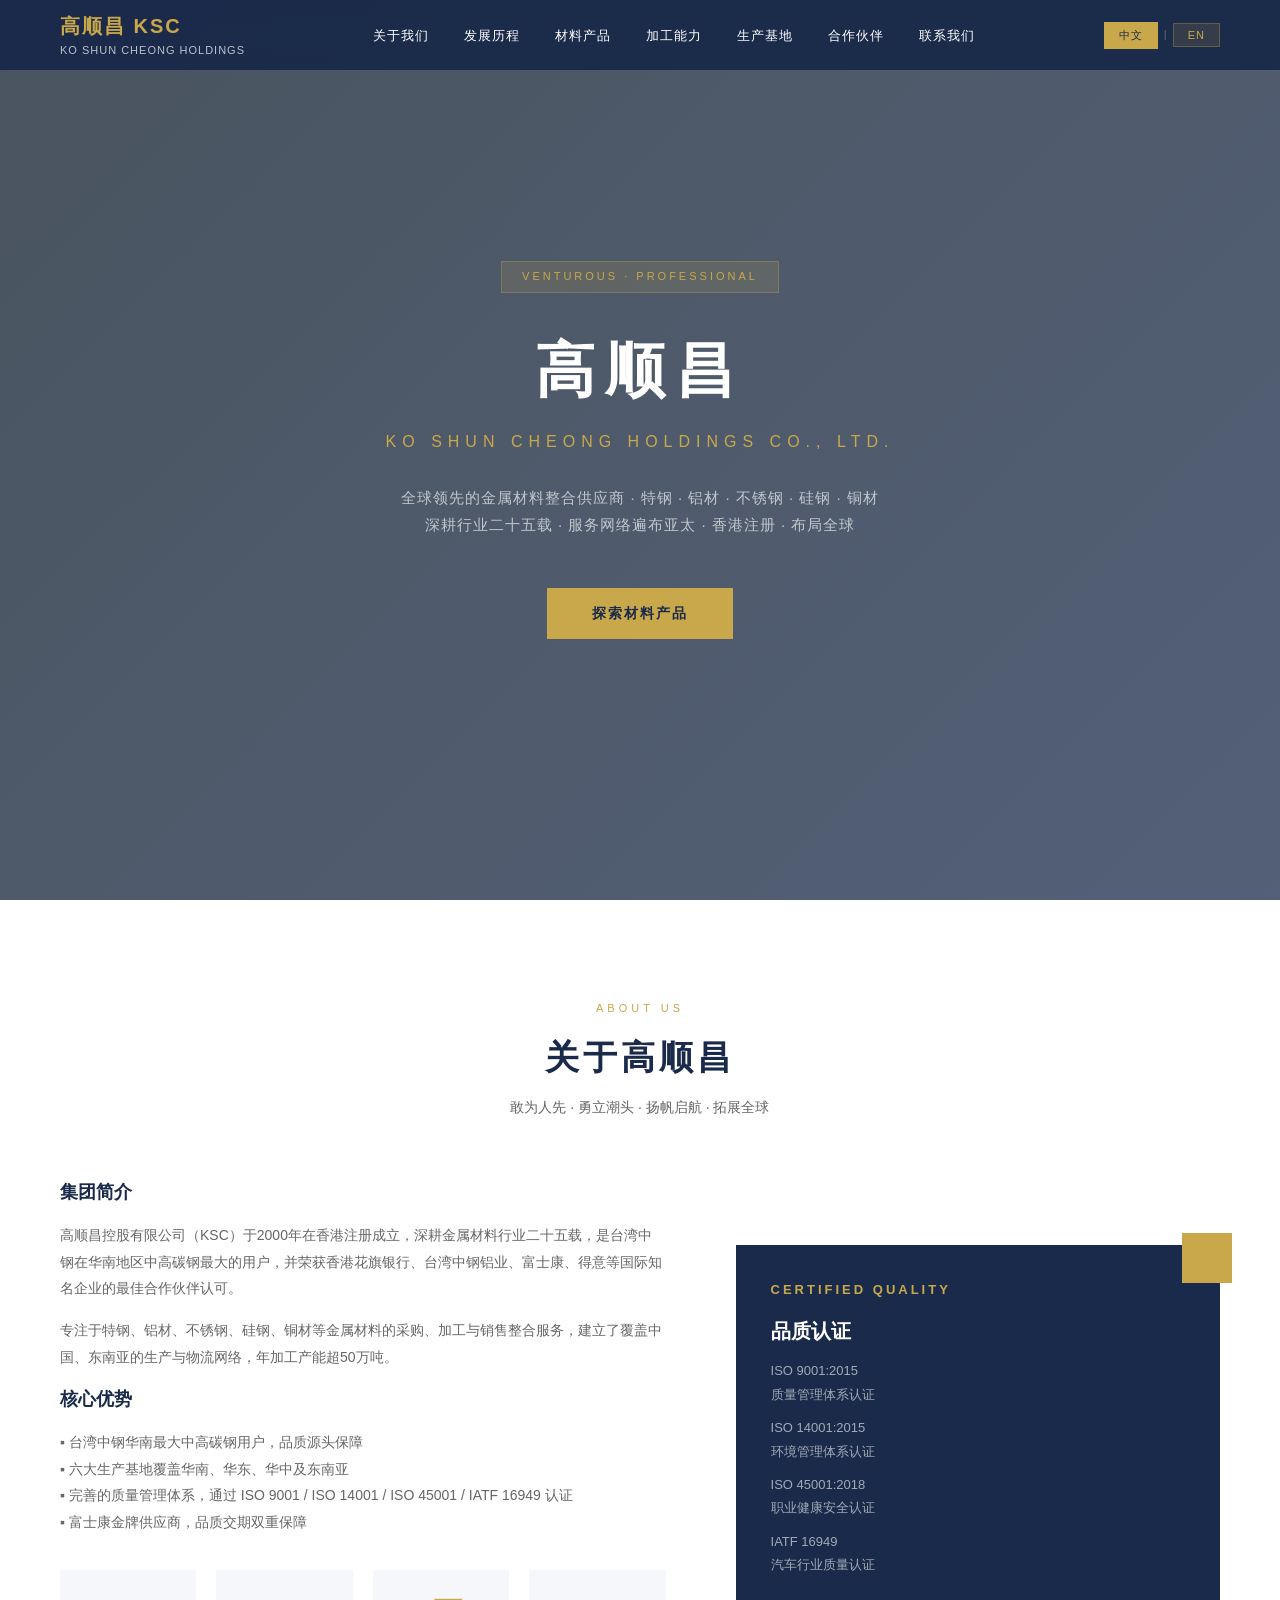
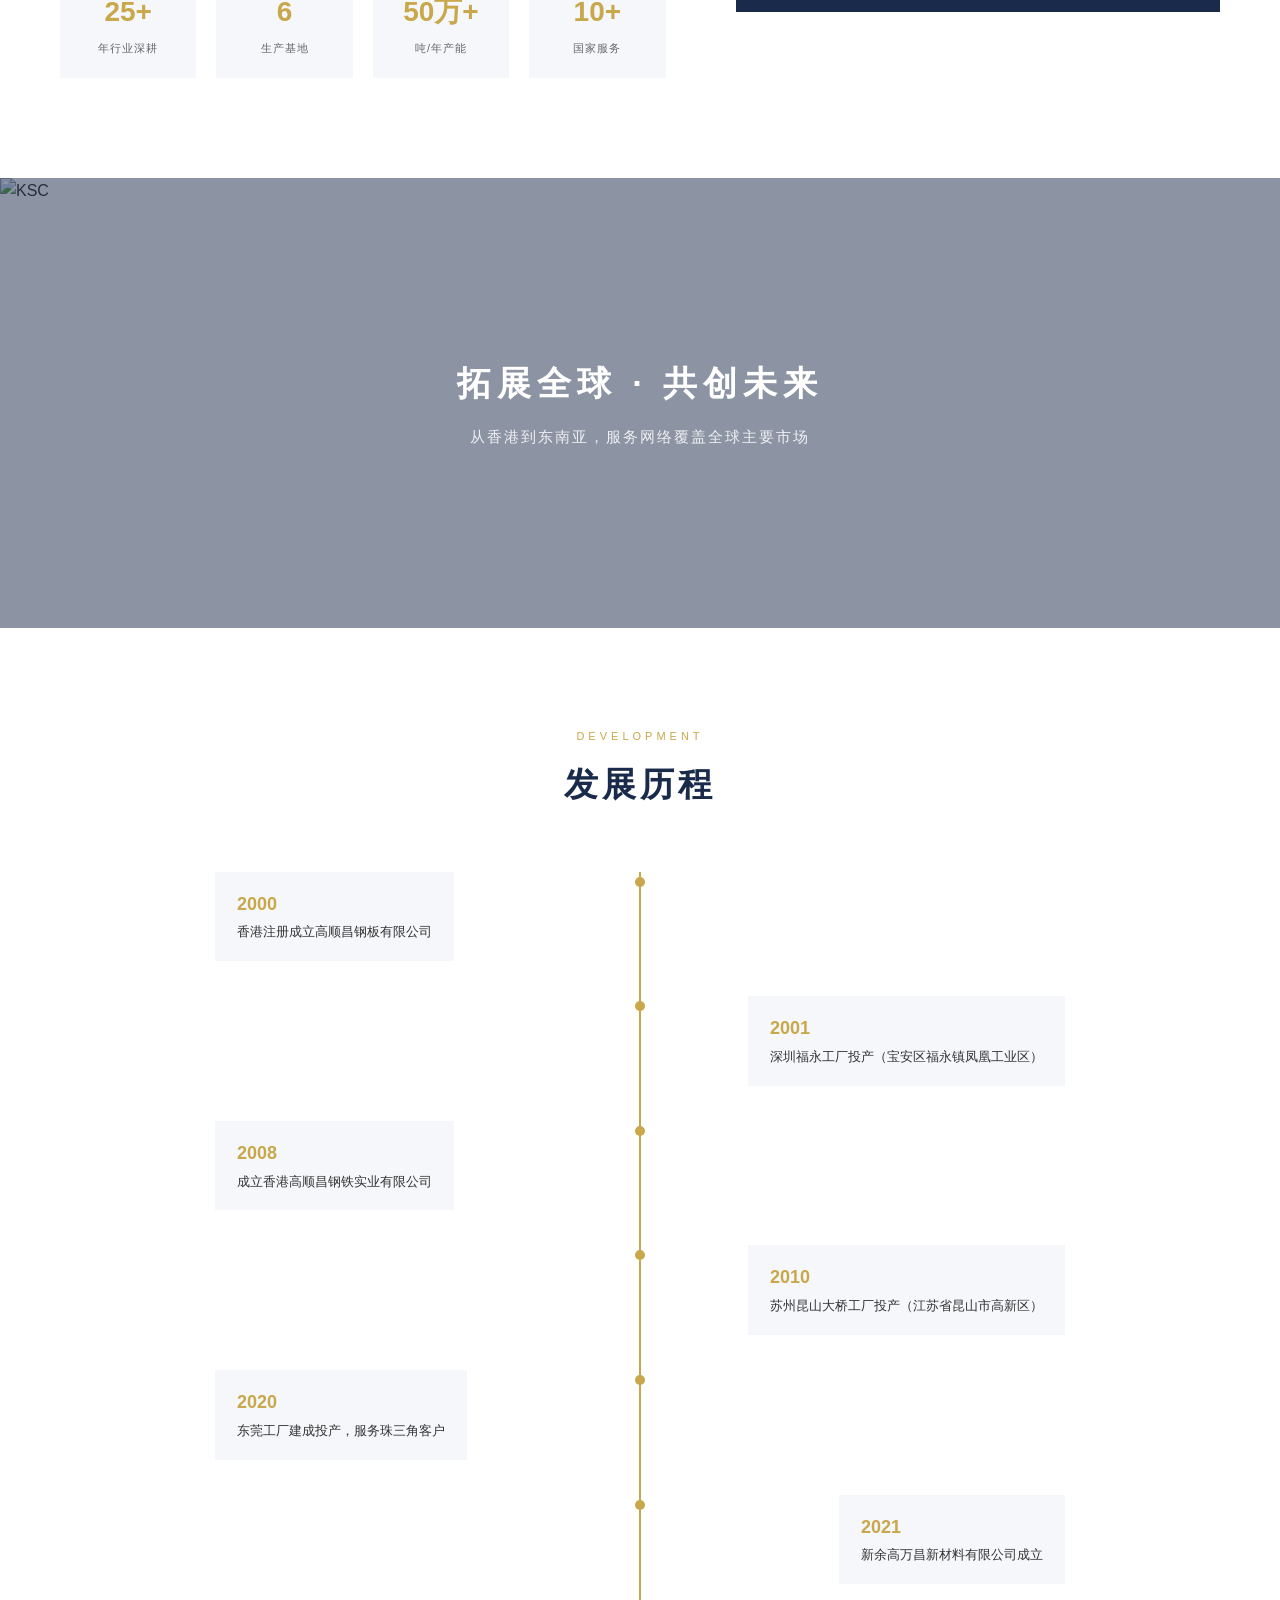
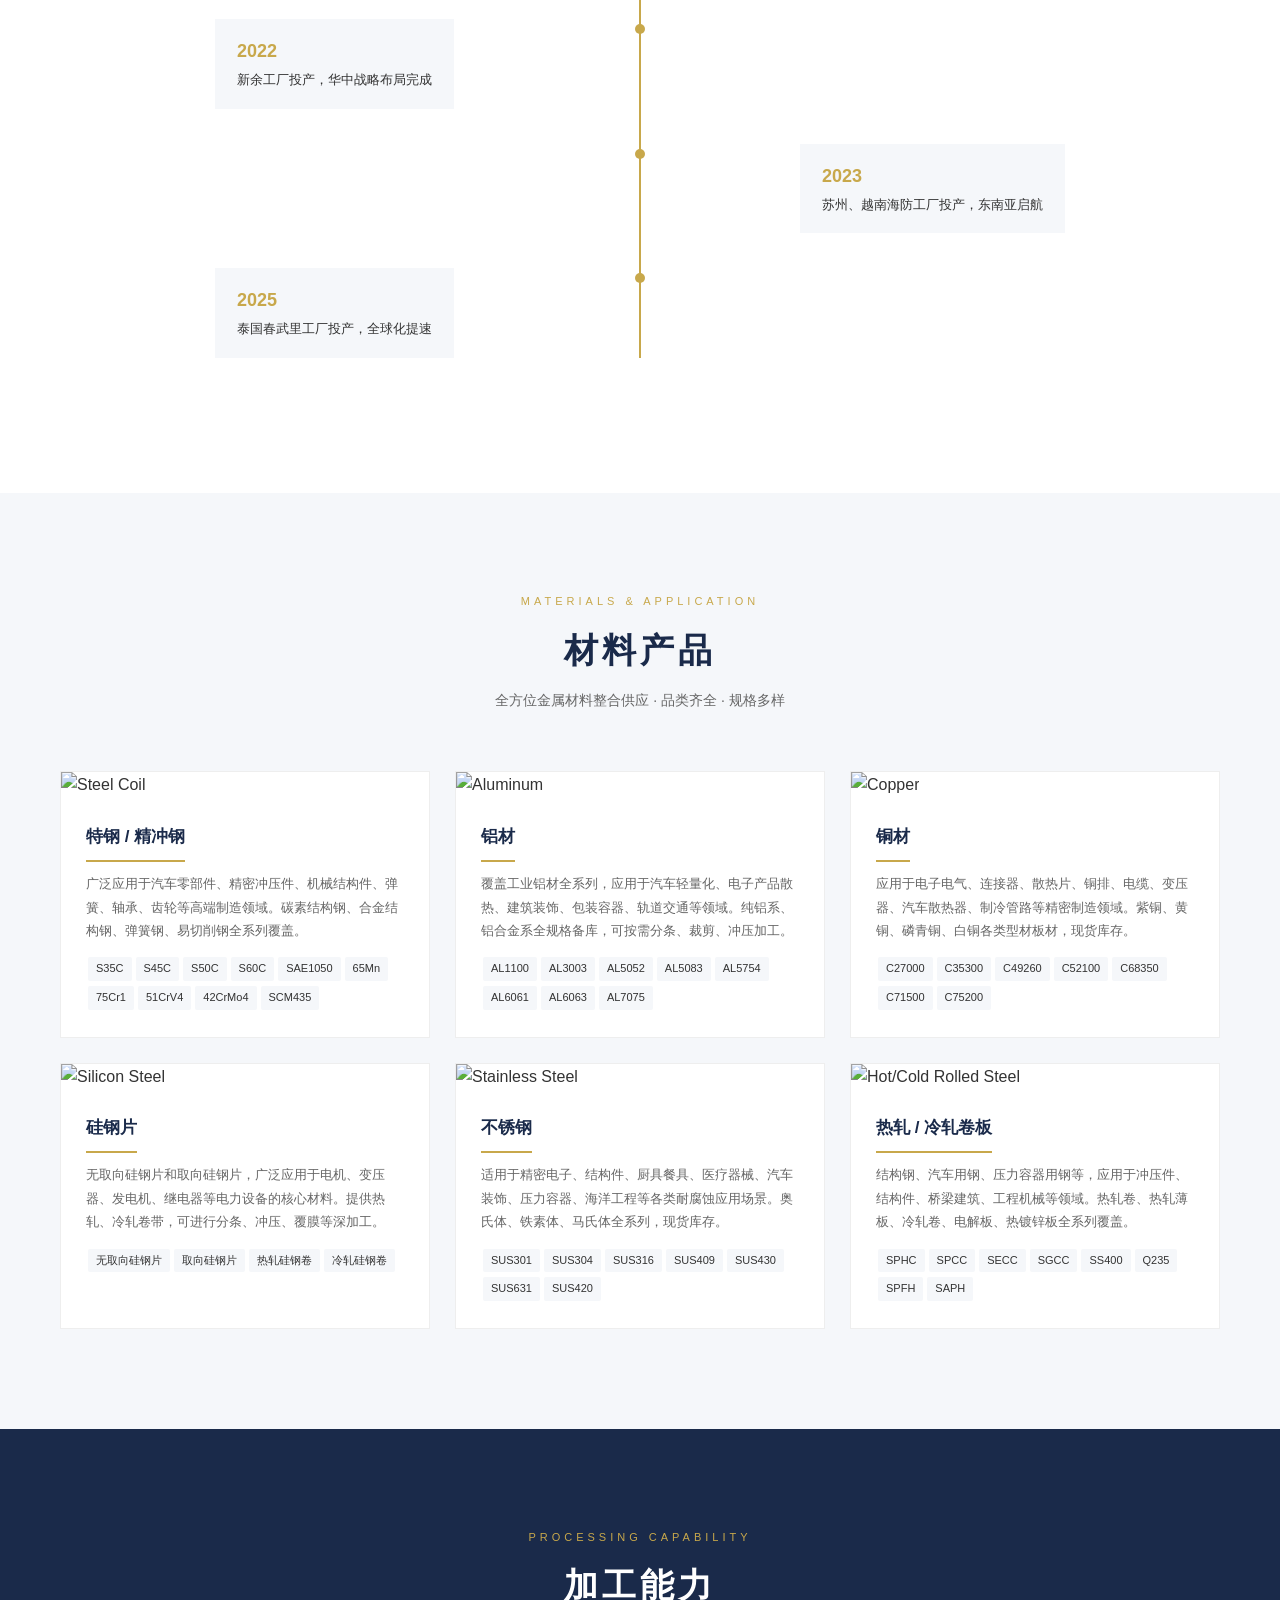
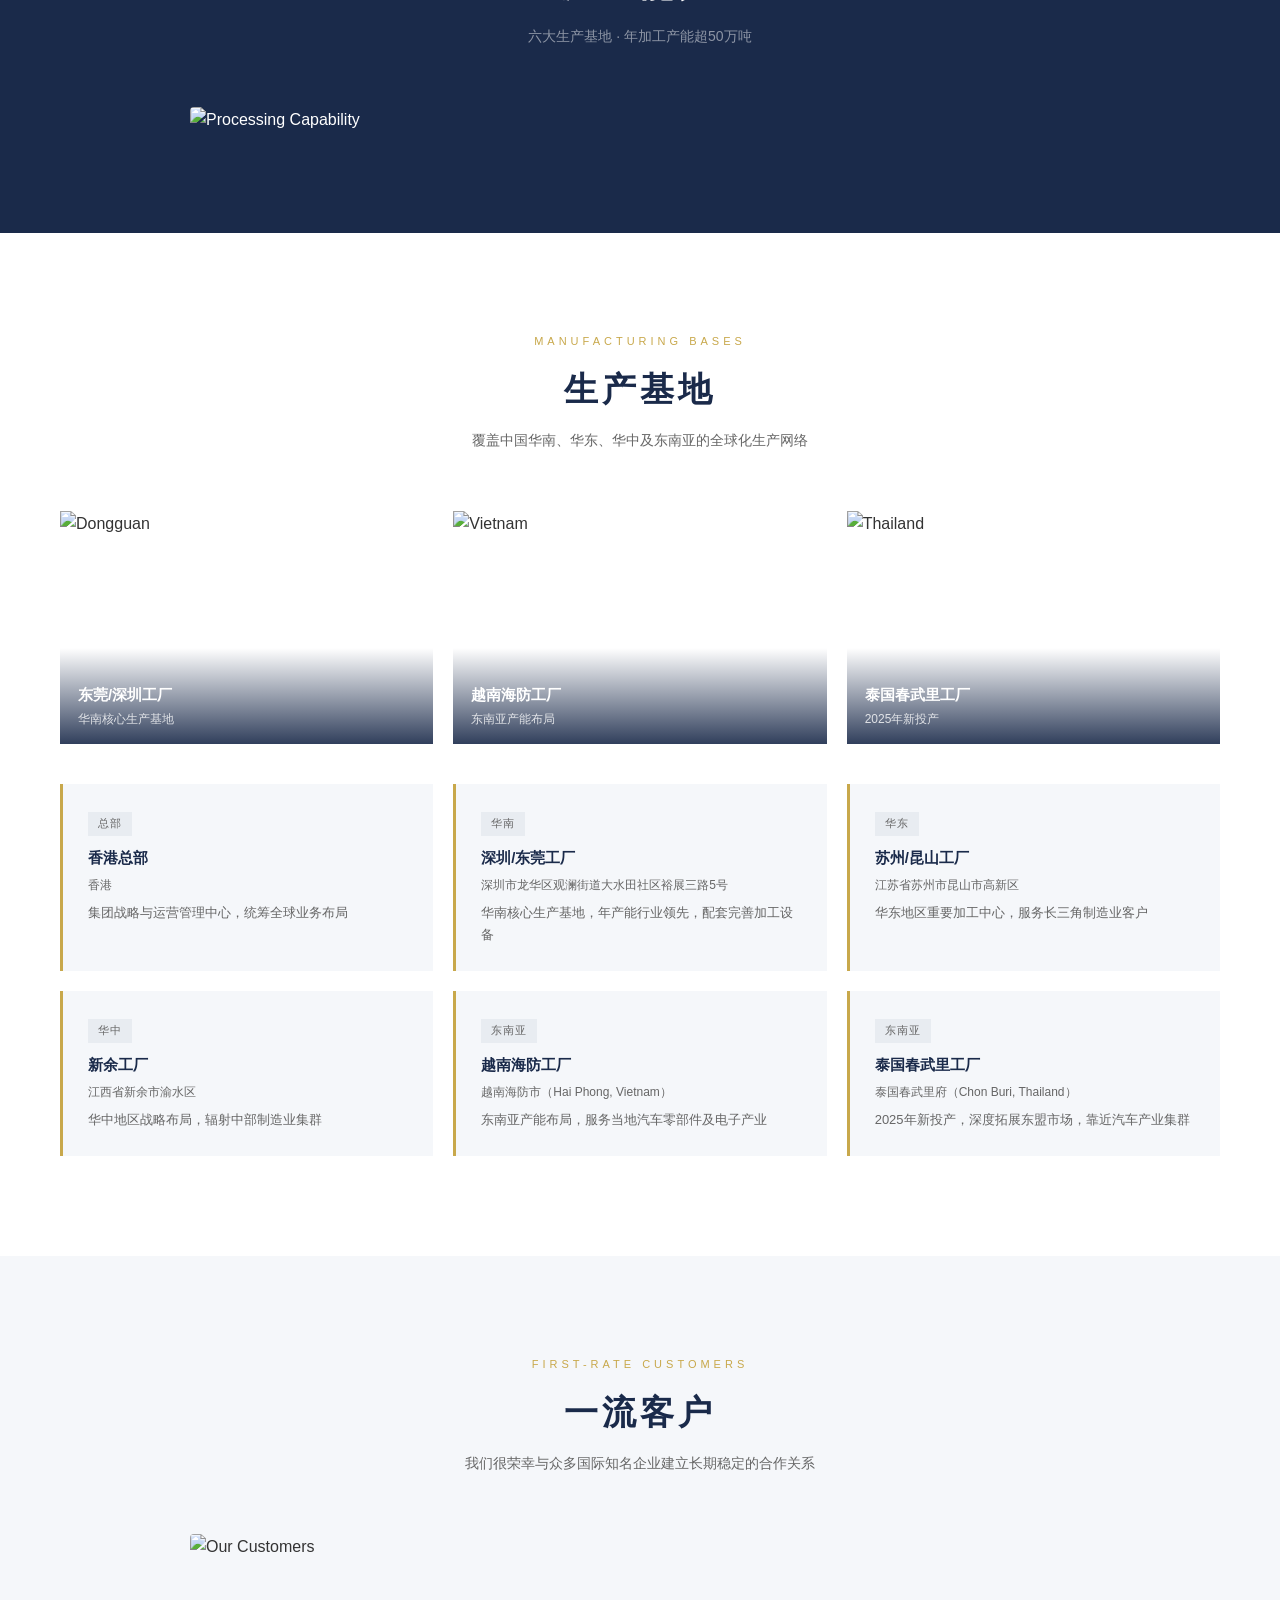
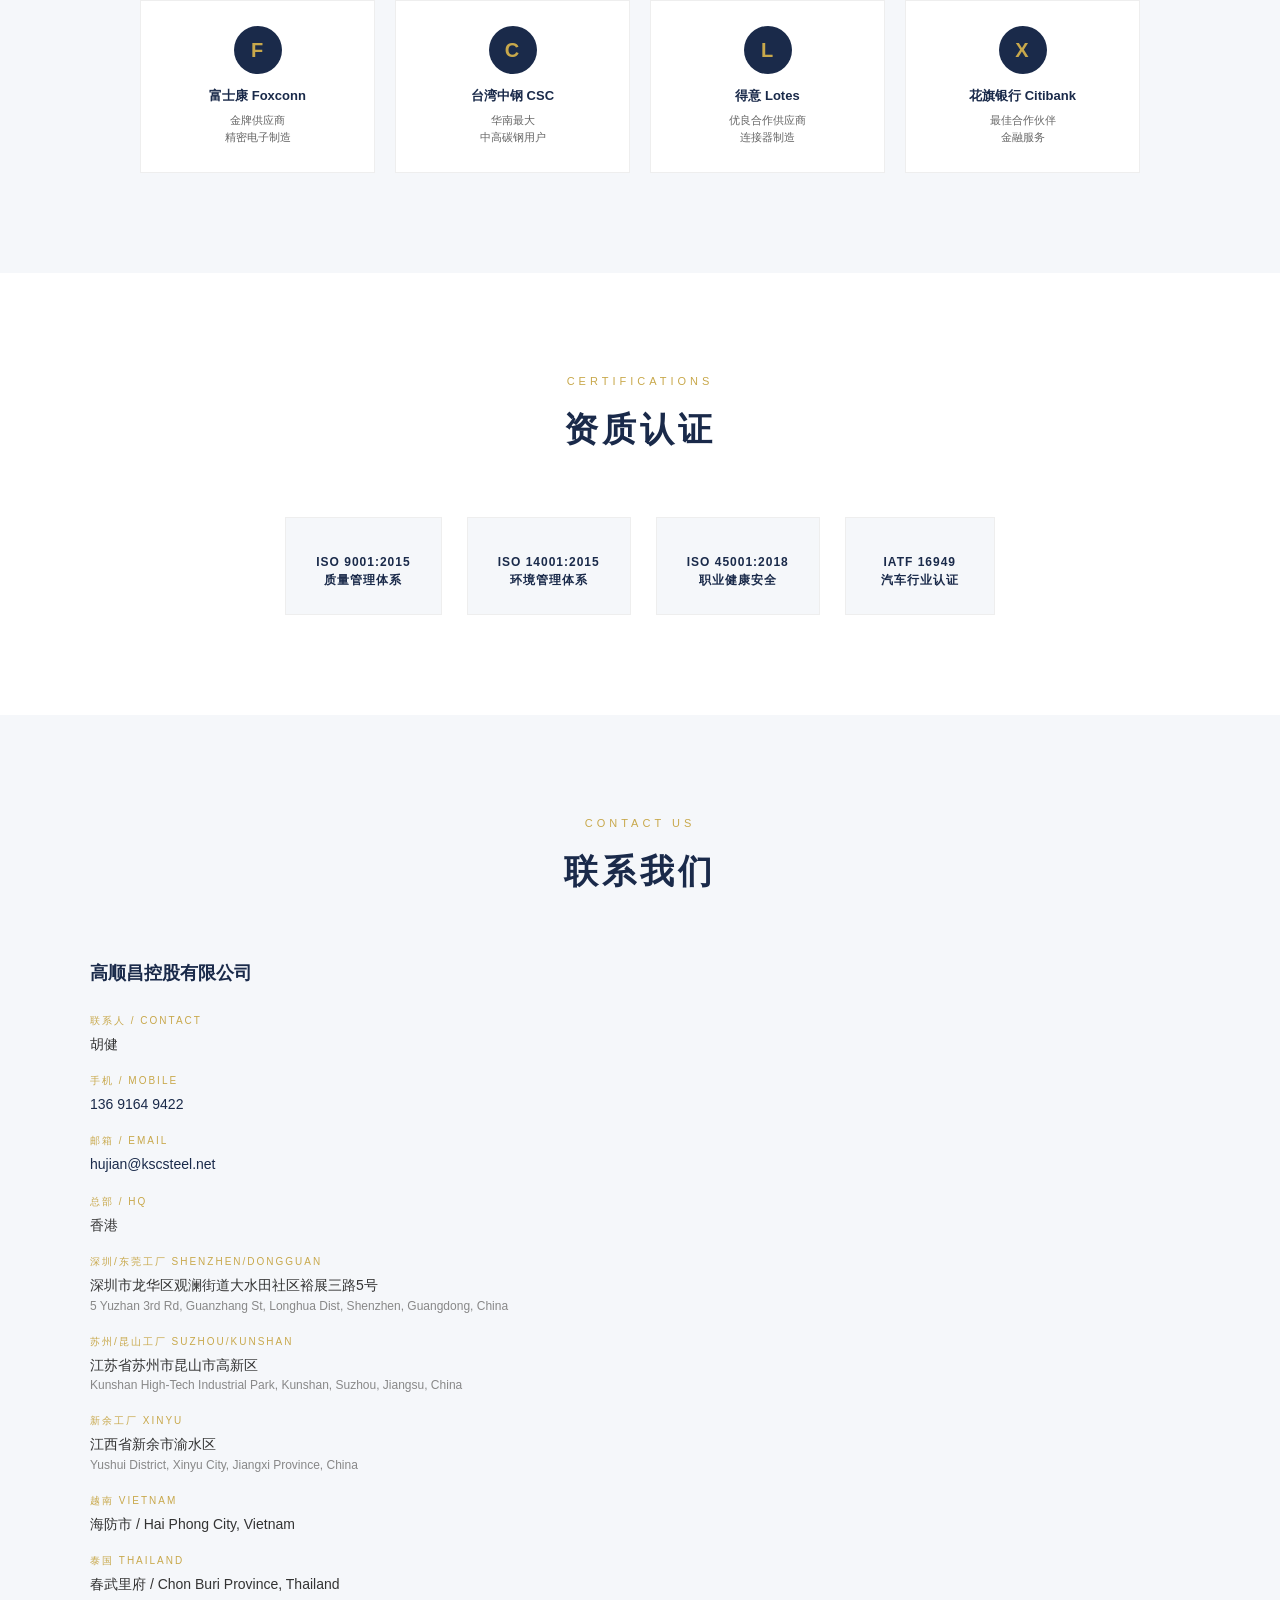
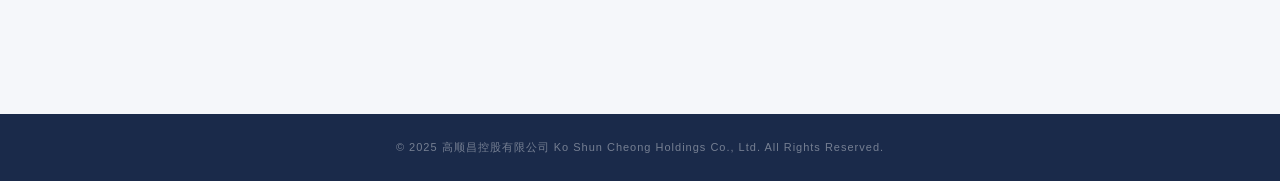
==== index.html @ 1d06995d "Add index.html" ====
<!DOCTYPE html>
<html lang="zh-CN">
<head>
    <meta charset="UTF-8">
    <meta name="viewport" content="width=device-width, initial-scale=1.0">
    <title>高顺昌控股有限公司 | Ko Shun Cheong Holdings</title>
    <style>
        * { margin: 0; padding: 0; box-sizing: border-box; }
        :root {
            --primary: #1a2a4a;
            --accent: #c8a84b;
            --light: #f5f7fa;
            --text: #333;
            --text-light: #666;
            --white: #fff;
        }
        body { font-family: 'PingFang SC', 'Microsoft YaHei', sans-serif; color: var(--text); line-height: 1.6; }

        /* Language Toggle */
        .lang-toggle { display: flex; align-items: center; gap: 6px; }
        .lang-btn { background: rgba(200,168,75,0.15); border: 1px solid rgba(200,168,75,0.3); color: var(--accent); padding: 5px 14px; font-size: 11px; letter-spacing: 1px; cursor: pointer; transition: all 0.3s; font-family: inherit; }
        .lang-btn:hover, .lang-btn.active { background: var(--accent); color: var(--primary); }
        .lang-sep { color: rgba(255,255,255,0.3); font-size: 11px; }

        nav { position: fixed; top: 0; width: 100%; background: rgba(26,42,74,0.97); z-index: 1000; padding: 0 60px; display: flex; align-items: center; justify-content: space-between; height: 70px; backdrop-filter: blur(10px); }
        .nav-logo { display: flex; align-items: center; gap: 12px; }
        .nav-logo .logo-text { color: var(--accent); font-size: 20px; font-weight: 700; letter-spacing: 2px; }
        .nav-logo .logo-en { color: #fff; font-size: 11px; letter-spacing: 1px; opacity: 0.7; }
        .nav-links { display: flex; gap: 35px; list-style: none; }
        .nav-links a { color: #fff; text-decoration: none; font-size: 13px; letter-spacing: 1px; transition: color 0.3s; }
        .nav-links a:hover { color: var(--accent); }

        .hero { height: 100vh; background: linear-gradient(135deg, rgba(13,27,42,0.75) 0%, rgba(26,42,74,0.75) 100%), url('images_opt/hero.jpg') center/cover no-repeat; display: flex; align-items: center; justify-content: center; text-align: center; position: relative; }
        .hero-content { position: relative; z-index: 1; }
        .hero-badge { display: inline-block; background: rgba(200,168,75,0.15); border: 1px solid rgba(200,168,75,0.3); color: var(--accent); padding: 6px 20px; font-size: 11px; letter-spacing: 3px; margin-bottom: 30px; }
        .hero h1 { color: #fff; font-size: 60px; font-weight: 700; letter-spacing: 10px; margin-bottom: 10px; }
        .hero h2 { color: var(--accent); font-size: 16px; font-weight: 400; letter-spacing: 6px; margin-bottom: 30px; }
        .hero p { color: rgba(255,255,255,0.65); font-size: 15px; max-width: 650px; margin: 0 auto 50px; letter-spacing: 1px; line-height: 1.8; }
        .hero-cta { display: inline-block; background: var(--accent); color: var(--primary); padding: 14px 45px; text-decoration: none; font-weight: 600; font-size: 14px; letter-spacing: 2px; transition: all 0.3s; }
        .hero-cta:hover { background: #d4b558; transform: translateY(-2px); }

        .section { padding: 100px 60px; }
        .section-header { text-align: center; margin-bottom: 60px; }
        .section-label { color: var(--accent); font-size: 11px; letter-spacing: 4px; margin-bottom: 12px; }
        .section-title { color: var(--primary); font-size: 34px; font-weight: 700; letter-spacing: 4px; }
        .section-subtitle { color: var(--text-light); font-size: 14px; margin-top: 12px; }

        /* About */
        .about { background: var(--white); }
        .about-grid { display: grid; grid-template-columns: 1fr 0.8fr; gap: 70px; max-width: 1200px; margin: 0 auto; align-items: center; }
        .about-text h3 { color: var(--primary); font-size: 18px; font-weight: 600; margin-bottom: 15px; }
        .about-text p { color: var(--text-light); font-size: 14px; margin-bottom: 15px; line-height: 1.9; }
        .about-stats { display: grid; grid-template-columns: repeat(4, 1fr); gap: 20px; margin-top: 35px; }
        .stat { text-align: center; padding: 20px 15px; background: var(--light); }
        .stat-num { color: var(--accent); font-size: 28px; font-weight: 700; }
        .stat-label { color: var(--text-light); font-size: 11px; margin-top: 5px; letter-spacing: 1px; }
        .about-card { background: var(--primary); color: #fff; padding: 35px; position: relative; }
        .about-card h3 { color: var(--accent); font-size: 13px; letter-spacing: 3px; margin-bottom: 15px; }
        .about-card h4 { font-size: 20px; font-weight: 600; margin-bottom: 12px; }
        .about-card p { color: rgba(255,255,255,0.6); font-size: 13px; line-height: 1.8; }
        .about-card-accent { position: absolute; top: -12px; right: -12px; width: 50px; height: 50px; background: var(--accent); }

        /* Banner */
        .banner { position: relative; height: 450px; overflow: hidden; }
        .banner img { width: 100%; height: 100%; object-fit: cover; }
        .banner-overlay { position: absolute; top: 0; left: 0; right: 0; bottom: 0; background: rgba(26,42,74,0.5); display: flex; align-items: center; justify-content: center; }
        .banner-text { color: #fff; text-align: center; }
        .banner-text h2 { font-size: 34px; letter-spacing: 6px; font-weight: 700; }
        .banner-text p { font-size: 15px; margin-top: 15px; opacity: 0.85; letter-spacing: 2px; }

        /* Materials */
        .materials { background: var(--light); }
        .mat-grid { display: grid; grid-template-columns: repeat(3, 1fr); gap: 25px; max-width: 1200px; margin: 0 auto; }
        .mat-card { background: var(--white); overflow: hidden; border: 1px solid #eee; transition: all 0.3s; }
        .mat-card:hover { box-shadow: 0 15px 35px rgba(0,0,0,0.08); transform: translateY(-3px); }
        .mat-card .mat-img { width: 100%; height: 200px; object-fit: cover; }
        .mat-card .mat-body { padding: 25px; }
        .mat-card h3 { color: var(--primary); font-size: 17px; font-weight: 600; margin-bottom: 10px; padding-bottom: 10px; border-bottom: 2px solid var(--accent); display: inline-block; }
        .mat-card p { color: var(--text-light); font-size: 13px; line-height: 1.8; }
        .mat-card .specs { margin-top: 12px; }
        .mat-card .specs span { display: inline-block; background: var(--light); color: var(--text); font-size: 11px; padding: 3px 8px; margin: 2px; border-radius: 2px; }

        /* Capability */
        .capability { background: var(--primary); color: #fff; }
        .capability .section-label { color: var(--accent); }
        .capability .section-title { color: #fff; }
        .capability .section-subtitle { color: rgba(255,255,255,0.5); }

        /* Bases */
        .bases { background: var(--white); }
        .bases-photos { display: grid; grid-template-columns: repeat(3, 1fr); gap: 20px; max-width: 1200px; margin: 0 auto 40px; }
        .base-photo { position: relative; overflow: hidden; aspect-ratio: 16/10; }
        .base-photo img { width: 100%; height: 100%; object-fit: cover; transition: transform 0.4s; }
        .base-photo:hover img { transform: scale(1.05); }
        .base-photo .overlay { position: absolute; bottom: 0; left: 0; right: 0; background: linear-gradient(transparent, rgba(26,42,74,0.9)); padding: 35px 18px 15px; color: #fff; }
        .base-photo .overlay h3 { font-size: 15px; font-weight: 600; }
        .base-photo .overlay p { font-size: 12px; opacity: 0.8; margin-top: 3px; }
        .bases-cards { display: grid; grid-template-columns: repeat(3, 1fr); gap: 20px; max-width: 1200px; margin: 0 auto; }
        .base-card { background: var(--light); padding: 25px; border-left: 3px solid var(--accent); transition: all 0.3s; }
        .base-card:hover { background: var(--primary); }
        .base-card:hover h3, .base-card:hover p, .base-card:hover .base-addr { color: #fff; }
        .base-card:hover .base-tag { background: var(--accent); color: var(--primary); }
        .base-card h3 { color: var(--primary); font-size: 15px; font-weight: 600; margin-bottom: 6px; transition: color 0.3s; }
        .base-addr { color: var(--text-light); font-size: 12px; margin-bottom: 8px; transition: color 0.3s; line-height: 1.5; }
        .base-card p { color: var(--text-light); font-size: 13px; transition: color 0.3s; line-height: 1.7; }
        .base-tag { display: inline-block; background: #e8ecf1; color: var(--text-light); font-size: 11px; padding: 3px 10px; margin-bottom: 10px; letter-spacing: 1px; transition: all 0.3s; }

        /* Clients */
        .clients { background: var(--light); }
        .client-photo { width: 100%; max-width: 900px; margin: 0 auto 40px; display: block; border-radius: 4px; }
        .client-cards { display: grid; grid-template-columns: repeat(4, 1fr); gap: 20px; max-width: 1000px; margin: 0 auto; }
        .client-card { background: var(--white); padding: 25px 20px; text-align: center; border: 1px solid #eee; transition: all 0.3s; }
        .client-card:hover { border-color: var(--accent); transform: translateY(-3px); box-shadow: 0 8px 25px rgba(0,0,0,0.07); }
        .client-card .c-icon { width: 48px; height: 48px; background: var(--primary); color: var(--accent); font-size: 20px; font-weight: 700; display: flex; align-items: center; justify-content: center; margin: 0 auto 12px; border-radius: 50%; letter-spacing: 1px; }
        .client-card h3 { color: var(--primary); font-size: 13px; font-weight: 600; margin-bottom: 5px; }
        .client-card p { color: var(--text-light); font-size: 11px; }

        /* Certs */
        .certs { background: var(--white); }
        .certs-grid { display: flex; justify-content: center; gap: 25px; flex-wrap: wrap; }
        .cert-badge { background: var(--light); padding: 25px 30px; text-align: center; min-width: 150px; border: 1px solid #eee; }
        .cert-badge .cert-name { color: var(--primary); font-size: 12px; font-weight: 600; margin-top: 10px; letter-spacing: 1px; line-height: 1.5; }

        /* Timeline */
        .timeline-section { background: var(--white); }
        .timeline { max-width: 850px; margin: 0 auto; position: relative; }
        .timeline::before { content: ''; position: absolute; left: 50%; top: 0; bottom: 0; width: 2px; background: var(--accent); transform: translateX(-50%); }
        .timeline-item { display: flex; margin-bottom: 35px; position: relative; }
        .timeline-item:nth-child(odd) { justify-content: flex-start; padding-right: 55%; }
        .timeline-item:nth-child(even) { justify-content: flex-end; padding-left: 55%; }
        .timeline-dot { position: absolute; left: 50%; top: 5px; width: 10px; height: 10px; background: var(--accent); border-radius: 50%; transform: translateX(-50%); }
        .timeline-content { background: var(--light); padding: 18px 22px; }
        .timeline-year { color: var(--accent); font-size: 18px; font-weight: 700; }
        .timeline-content p { color: var(--text); font-size: 13px; margin-top: 4px; }

        /* Contact */
        .contact { background: var(--light); }
        .contact-grid { display: grid; grid-template-columns: 1fr 1fr; gap: 50px; max-width: 1100px; margin: 0 auto; }
        .contact-info h3 { color: var(--primary); font-size: 18px; margin-bottom: 25px; font-weight: 600; }
        .contact-item { margin-bottom: 18px; }
        .contact-item .label { color: var(--accent); font-size: 10px; letter-spacing: 2px; margin-bottom: 4px; }
        .contact-item .value { color: var(--text); font-size: 14px; }
        .contact-item .value a { color: var(--primary); text-decoration: none; }
        .contact-item .value a:hover { color: var(--accent); }

        footer { background: var(--primary); color: rgba(255,255,255,0.4); padding: 25px 60px; text-align: center; font-size: 11px; letter-spacing: 1px; }

        @media (max-width: 768px) {
            .nav-links { display: none; }
            nav { padding: 0 20px; }
            .section { padding: 60px 20px; }
            .hero h1 { font-size: 32px; letter-spacing: 4px; }
            .about-grid, .contact-grid { grid-template-columns: 1fr; gap: 30px; }
            .bases-photos, .bases-cards, .mat-grid, .client-cards { grid-template-columns: 1fr; }
            .about-stats { grid-template-columns: repeat(2, 1fr); }
            .timeline::before { left: 15px; }
            .timeline-item:nth-child(odd), .timeline-item:nth-child(even) { padding: 0 0 0 40px; justify-content: flex-start; }
            .timeline-dot { left: 15px; }
        }
    </style>
</head>
<body>

<nav>
    <div class="nav-logo">
        <div>
            <div class="logo-text" data-t="nav.logo">高顺昌 KSC</div>
            <div class="logo-en">KO SHUN CHEONG HOLDINGS</div>
        </div>
    </div>
    <ul class="nav-links">
        <li><a href="#about" data-t="nav.about">关于我们</a></li>
        <li><a href="#history" data-t="nav.history">发展历程</a></li>
        <li><a href="#materials" data-t="nav.materials">材料产品</a></li>
        <li><a href="#capability" data-t="nav.capability">加工能力</a></li>
        <li><a href="#bases" data-t="nav.bases">生产基地</a></li>
        <li><a href="#clients" data-t="nav.clients">合作伙伴</a></li>
        <li><a href="#contact" data-t="nav.contact">联系我们</a></li>
    </ul>
    <div class="lang-toggle">
        <button class="lang-btn" id="lang-cn" onclick="setLang('cn')">中文</button>
        <span class="lang-sep">|</span>
        <button class="lang-btn" id="lang-en" onclick="setLang('en')">EN</button>
    </div>
</nav>

<!-- Hero -->
<section class="hero">
    <div class="hero-content">
        <div class="hero-badge" data-t="hero.badge">VENTUROUS · PROFESSIONAL</div>
        <h1 data-t="hero.h1">高顺昌</h1>
        <h2 data-t="hero.h2">KO SHUN CHEONG HOLDINGS CO., LTD.</h2>
        <p data-t="hero.desc">全球领先的金属材料整合供应商 · 特钢 · 铝材 · 不锈钢 · 硅钢 · 铜材<br>深耕行业二十五载 · 服务网络遍布亚太 · 香港注册 · 布局全球</p>
        <a href="#materials" class="hero-cta" data-t="hero.cta">探索材料产品</a>
    </div>
</section>

<!-- About -->
<section class="section about" id="about">
    <div class="section-header">
        <div class="section-label" data-t="about.label">ABOUT US</div>
        <div class="section-title" data-t="about.title">关于高顺昌</div>
        <div class="section-subtitle" data-t="about.subtitle">敢为人先 · 勇立潮头 · 扬帆启航 · 拓展全球</div>
    </div>
    <div class="about-grid">
        <div class="about-text">
            <h3 data-t="about.intro.title">集团简介</h3>
            <p data-t="about.intro.p1">高顺昌控股有限公司（KSC）于2000年在香港注册成立，深耕金属材料行业二十五载，是台湾中钢在华南地区中高碳钢最大的用户，并荣获香港花旗银行、台湾中钢铝业、富士康、得意等国际知名企业的最佳合作伙伴认可。</p>
            <p data-t="about.intro.p2">专注于特钢、铝材、不锈钢、硅钢、铜材等金属材料的采购、加工与销售整合服务，建立了覆盖中国、东南亚的生产与物流网络，年加工产能超50万吨。</p>
            <h3 data-t="about.adv.title">核心优势</h3>
            <p data-t="about.adv.list">▪ 台湾中钢华南最大中高碳钢用户，品质源头保障<br>▪ 六大生产基地覆盖华南、华东、华中及东南亚<br>▪ 完善的质量管理体系，通过 ISO 9001 / ISO 14001 / ISO 45001 / IATF 16949 认证<br>▪ 富士康金牌供应商，品质交期双重保障</p>
            <div class="about-stats">
                <div class="stat"><div class="stat-num">25+</div><div class="stat-label" data-t="stat.years">年行业深耕</div></div>
                <div class="stat"><div class="stat-num">6</div><div class="stat-label" data-t="stat.bases">生产基地</div></div>
                <div class="stat"><div class="stat-num">50万+</div><div class="stat-label" data-t="stat.capacity">吨/年产能</div></div>
                <div class="stat"><div class="stat-num">10+</div><div class="stat-label" data-t="stat.countries">国家服务</div></div>
            </div>
        </div>
        <div class="about-card">
            <div class="about-card-accent"></div>
            <h3 data-t="about.cert.title">CERTIFIED QUALITY</h3>
            <h4 data-t="about.cert.subtitle">品质认证</h4>
            <p data-t="about.cert.iso1">ISO 9001:2015<br>质量管理体系认证</p>
            <p data-t="about.cert.iso2" style="margin-top:10px">ISO 14001:2015<br>环境管理体系认证</p>
            <p data-t="about.cert.iso3" style="margin-top:10px">ISO 45001:2018<br>职业健康安全认证</p>
            <p data-t="about.cert.iso4" style="margin-top:10px">IATF 16949<br>汽车行业质量认证</p>
        </div>
    </div>
</section>

<!-- Banner -->
<section class="banner">
    <img src="images_opt/banner.jpg" alt="KSC">
    <div class="banner-overlay">
        <div class="banner-text">
            <h2 data-t="banner.h2">拓展全球 · 共创未来</h2>
            <p data-t="banner.desc">从香港到东南亚，服务网络覆盖全球主要市场</p>
        </div>
    </div>
</section>

<!-- Timeline -->
<section class="section timeline-section" id="history">
    <div class="section-header">
        <div class="section-label">DEVELOPMENT</div>
        <div class="section-title" data-t="history.title">发展历程</div>
    </div>
    <div class="timeline" id="timeline-cn">
        <div class="timeline-item"><div class="timeline-dot"></div><div class="timeline-content"><div class="timeline-year">2000</div><p data-t="t.2000">香港注册成立高顺昌钢板有限公司</p></div></div>
        <div class="timeline-item"><div class="timeline-dot"></div><div class="timeline-content"><div class="timeline-year">2001</div><p data-t="t.2001">深圳福永工厂投产（宝安区福永镇凤凰工业区）</p></div></div>
        <div class="timeline-item"><div class="timeline-dot"></div><div class="timeline-content"><div class="timeline-year">2008</div><p data-t="t.2008">成立香港高顺昌钢铁实业有限公司</p></div></div>
        <div class="timeline-item"><div class="timeline-dot"></div><div class="timeline-content"><div class="timeline-year">2010</div><p data-t="t.2010">苏州昆山大桥工厂投产（江苏省昆山市高新区）</p></div></div>
        <div class="timeline-item"><div class="timeline-dot"></div><div class="timeline-content"><div class="timeline-year">2020</div><p data-t="t.2020">东莞工厂建成投产，服务珠三角客户</p></div></div>
        <div class="timeline-item"><div class="timeline-dot"></div><div class="timeline-content"><div class="timeline-year">2021</div><p data-t="t.2021">新余高万昌新材料有限公司成立</p></div></div>
        <div class="timeline-item"><div class="timeline-dot"></div><div class="timeline-content"><div class="timeline-year">2022</div><p data-t="t.2022">新余工厂投产，华中战略布局完成</p></div></div>
        <div class="timeline-item"><div class="timeline-dot"></div><div class="timeline-content"><div class="timeline-year">2023</div><p data-t="t.2023">苏州、越南海防工厂投产，东南亚启航</p></div></div>
        <div class="timeline-item"><div class="timeline-dot"></div><div class="timeline-content"><div class="timeline-year">2025</div><p data-t="t.2025">泰国春武里工厂投产，全球化提速</p></div></div>
    </div>
</section>

<!-- Materials -->
<section class="section materials" id="materials">
    <div class="section-header">
        <div class="section-label">MATERIALS & APPLICATION</div>
        <div class="section-title" data-t="mat.title">材料产品</div>
        <div class="section-subtitle" data-t="mat.subtitle">全方位金属材料整合供应 · 品类齐全 · 规格多样</div>
    </div>
    <div class="mat-grid">
        <div class="mat-card">
            <img src="images_opt/mat_steel.jpg" class="mat-img" alt="Steel Coil">
            <div class="mat-body">
                <h3 data-t="mat.steel.title">特钢 / 精冲钢</h3>
                <p data-t="mat.steel.desc">广泛应用于汽车零部件、精密冲压件、机械结构件、弹簧、轴承、齿轮等高端制造领域。碳素结构钢、合金结构钢、弹簧钢、易切削钢全系列覆盖。</p>
                <div class="specs"><span>S35C</span><span>S45C</span><span>S50C</span><span>S60C</span><span>SAE1050</span><span>65Mn</span><span>75Cr1</span><span>51CrV4</span><span>42CrMo4</span><span>SCM435</span></div>
            </div>
        </div>
        <div class="mat-card">
            <img src="images_opt/mat_alu.jpg" class="mat-img" alt="Aluminum">
            <div class="mat-body">
                <h3 data-t="mat.alu.title">铝材</h3>
                <p data-t="mat.alu.desc">覆盖工业铝材全系列，应用于汽车轻量化、电子产品散热、建筑装饰、包装容器、轨道交通等领域。纯铝系、铝合金系全规格备库，可按需分条、裁剪、冲压加工。</p>
                <div class="specs"><span>AL1100</span><span>AL3003</span><span>AL5052</span><span>AL5083</span><span>AL5754</span><span>AL6061</span><span>AL6063</span><span>AL7075</span></div>
            </div>
        </div>
        <div class="mat-card">
            <img src="images_opt/mat_cu.jpg" class="mat-img" alt="Copper">
            <div class="mat-body">
                <h3 data-t="mat.cu.title">铜材</h3>
                <p data-t="mat.cu.desc">应用于电子电气、连接器、散热片、铜排、电缆、变压器、汽车散热器、制冷管路等精密制造领域。紫铜、黄铜、磷青铜、白铜各类型材板材，现货库存。</p>
                <div class="specs"><span>C27000</span><span>C35300</span><span>C49260</span><span>C52100</span><span>C68350</span><span>C71500</span><span>C75200</span></div>
            </div>
        </div>
        <div class="mat-card">
            <img src="images_opt/mat_si.jpg" class="mat-img" alt="Silicon Steel">
            <div class="mat-body">
                <h3 data-t="mat.si.title">硅钢片</h3>
                <p data-t="mat.si.desc">无取向硅钢片和取向硅钢片，广泛应用于电机、变压器、发电机、继电器等电力设备的核心材料。提供热轧、冷轧卷带，可进行分条、冲压、覆膜等深加工。</p>
                <div class="specs"><span>无取向硅钢片</span><span>取向硅钢片</span><span>热轧硅钢卷</span><span>冷轧硅钢卷</span></div>
            </div>
        </div>
        <div class="mat-card">
            <img src="images_opt/mat_ss.jpg" class="mat-img" alt="Stainless Steel">
            <div class="mat-body">
                <h3 data-t="mat.ss.title">不锈钢</h3>
                <p data-t="mat.ss.desc">适用于精密电子、结构件、厨具餐具、医疗器械、汽车装饰、压力容器、海洋工程等各类耐腐蚀应用场景。奥氏体、铁素体、马氏体全系列，现货库存。</p>
                <div class="specs"><span>SUS301</span><span>SUS304</span><span>SUS316</span><span>SUS409</span><span>SUS430</span><span>SUS631</span><span>SUS420</span></div>
            </div>
        </div>
        <div class="mat-card">
            <img src="images_opt/mat_cr.jpg" class="mat-img" alt="Hot/Cold Rolled Steel">
            <div class="mat-body">
                <h3 data-t="mat.cr.title">热轧 / 冷轧卷板</h3>
                <p data-t="mat.cr.desc">结构钢、汽车用钢、压力容器用钢等，应用于冲压件、结构件、桥梁建筑、工程机械等领域。热轧卷、热轧薄板、冷轧卷、电解板、热镀锌板全系列覆盖。</p>
                <div class="specs"><span>SPHC</span><span>SPCC</span><span>SECC</span><span>SGCC</span><span>SS400</span><span>Q235</span><span>SPFH</span><span>SAPH</span></div>
            </div>
        </div>
    </div>
</section>

<!-- Capability -->
<section class="section capability" id="capability">
    <div class="section-header">
        <div class="section-label">PROCESSING CAPABILITY</div>
        <div class="section-title" data-t="cap.title">加工能力</div>
        <div class="section-subtitle" data-t="cap.subtitle">六大生产基地 · 年加工产能超50万吨</div>
    </div>
    <img src="images_opt/capability.jpg" alt="Processing Capability" style="width:100%;max-width:900px;display:block;margin:0 auto;border-radius:4px;">
</section>

<!-- Bases -->
<section class="section bases" id="bases">
    <div class="section-header">
        <div class="section-label">MANUFACTURING BASES</div>
        <div class="section-title" data-t="bases.title">生产基地</div>
        <div class="section-subtitle" data-t="bases.subtitle">覆盖中国华南、华东、华中及东南亚的全球化生产网络</div>
    </div>
    <div class="bases-photos">
        <div class="base-photo"><img src="images_opt/factory_dg.jpg" alt="Dongguan"><div class="overlay"><h3 data-t="bases.dg.name">东莞/深圳工厂</h3><p data-t="bases.dg.sub">华南核心生产基地</p></div></div>
        <div class="base-photo"><img src="images_opt/factory_vn.jpg" alt="Vietnam"><div class="overlay"><h3 data-t="bases.vn.name">越南海防工厂</h3><p data-t="bases.vn.sub">东南亚产能布局</p></div></div>
        <div class="base-photo"><img src="images_opt/fac3.jpg" alt="Thailand"><div class="overlay"><h3 data-t="bases.th.name">泰国春武里工厂</h3><p data-t="bases.th.sub">2025年新投产</p></div></div>
    </div>
    <div class="bases-cards">
        <div class="base-card">
            <span class="base-tag" data-t="bases.hk.tag">总部</span>
            <h3 data-t="bases.hk.name">香港总部</h3>
            <div class="base-addr" data-t="bases.hk.addr">香港</div>
            <p data-t="bases.hk.desc">集团战略与运营管理中心，统筹全球业务布局</p>
        </div>
        <div class="base-card">
            <span class="base-tag" data-t="bases.dg.tag">华南</span>
            <h3 data-t="bases.dg.name2">深圳/东莞工厂</h3>
            <div class="base-addr" data-t="bases.dg.addr">深圳市龙华区观澜街道大水田社区裕展三路5号</div>
            <p data-t="bases.dg.desc">华南核心生产基地，年产能行业领先，配套完善加工设备</p>
        </div>
        <div class="base-card">
            <span class="base-tag" data-t="bases.sz.tag">华东</span>
            <h3 data-t="bases.sz.name">苏州/昆山工厂</h3>
            <div class="base-addr" data-t="bases.sz.addr">江苏省苏州市昆山市高新区</div>
            <p data-t="bases.sz.desc">华东地区重要加工中心，服务长三角制造业客户</p>
        </div>
        <div class="base-card">
            <span class="base-tag" data-t="bases.xy.tag">华中</span>
            <h3 data-t="bases.xy.name">新余工厂</h3>
            <div class="base-addr" data-t="bases.xy.addr">江西省新余市渝水区</div>
            <p data-t="bases.xy.desc">华中地区战略布局，辐射中部制造业集群</p>
        </div>
        <div class="base-card">
            <span class="base-tag" data-t="bases.vn.tag">东南亚</span>
            <h3 data-t="bases.vn.name2">越南海防工厂</h3>
            <div class="base-addr" data-t="bases.vn.addr">越南海防市 / Hai Phong City, Vietnam</div>
            <p data-t="bases.vn.desc">东南亚产能布局，服务当地汽车零部件及电子产业</p>
        </div>
        <div class="base-card">
            <span class="base-tag" data-t="bases.th.tag">东南亚</span>
            <h3 data-t="bases.th.name2">泰国春武里工厂</h3>
            <div class="base-addr" data-t="bases.th.addr">泰国春武里府 / Chon Buri Province, Thailand</div>
            <p data-t="bases.th.desc">2025年新投产，深度拓展东盟市场，靠近汽车产业集群</p>
        </div>
    </div>
</section>

<!-- Clients -->
<section class="section clients" id="clients">
    <div class="section-header">
        <div class="section-label">FIRST-RATE CUSTOMERS</div>
        <div class="section-title" data-t="client.title">一流客户</div>
        <div class="section-subtitle" data-t="client.subtitle">我们很荣幸与众多国际知名企业建立长期稳定的合作关系</div>
    </div>
    <img src="images_opt/client.jpg" class="client-photo" alt="Our Customers">
    <div class="client-cards">
        <div class="client-card">
            <div class="c-icon">F</div>
            <h3>富士康 Foxconn</h3>
            <p data-t="client.fxconn.desc">金牌供应商<br>精密电子制造</p>
        </div>
        <div class="client-card">
            <div class="c-icon">C</div>
            <h3>台湾中钢 CSC</h3>
            <p data-t="client.csc.desc">华南最大<br>中高碳钢用户</p>
        </div>
        <div class="client-card">
            <div class="c-icon">L</div>
            <h3>得意 Lotes</h3>
            <p data-t="client.lotes.desc">优良合作供应商<br>连接器制造</p>
        </div>
        <div class="client-card">
            <div class="c-icon">X</div>
            <h3>花旗银行 Citibank</h3>
            <p data-t="client.citi.desc">最佳合作伙伴<br>金融服务</p>
        </div>
    </div>
</section>

<!-- Certs -->
<section class="section certs">
    <div class="section-header">
        <div class="section-label">CERTIFICATIONS</div>
        <div class="section-title" data-t="cert.title">资质认证</div>
    </div>
    <div class="certs-grid">
        <div class="cert-badge"><div class="cert-name" data-t="cert.iso1">ISO 9001:2015<br>质量管理体系</div></div>
        <div class="cert-badge"><div class="cert-name" data-t="cert.iso2">ISO 14001:2015<br>环境管理体系</div></div>
        <div class="cert-badge"><div class="cert-name" data-t="cert.iso3">ISO 45001:2018<br>职业健康安全</div></div>
        <div class="cert-badge"><div class="cert-name" data-t="cert.iso4">IATF 16949<br>汽车行业认证</div></div>
    </div>
</section>

<!-- Contact -->
<section class="section contact" id="contact">
    <div class="section-header">
        <div class="section-label">CONTACT US</div>
        <div class="section-title" data-t="contact.title">联系我们</div>
    </div>
    <div class="contact-grid">
        <div class="contact-info">
            <h3 data-t="contact.company">高顺昌控股有限公司</h3>
            <div class="contact-item"><div class="label" data-t="contact.person.label">联系人 / CONTACT</div><div class="value" data-t="contact.person">胡健</div></div>
            <div class="contact-item"><div class="label" data-t="contact.mobile.label">手机 / MOBILE</div><div class="value"><a href="tel:13691649422">136 9164 9422</a></div></div>
            <div class="contact-item"><div class="label" data-t="contact.email.label">邮箱 / EMAIL</div><div class="value"><a href="mailto:hujian@kscsteel.net">hujian@kscsteel.net</a></div></div>
            <div class="contact-item"><div class="label" data-t="contact.hq.label">总部 / HQ</div><div class="value" data-t="contact.hq">香港</div></div>
            <div class="contact-item">
                <div class="label" data-t="contact.dg.label">深圳/东莞工厂</div>
                <div class="value" data-t="contact.dg.cn">深圳市龙华区观澜街道大水田社区裕展三路5号</div>
                <div class="value" style="font-size:12px;color:#888;" data-t="contact.dg.en">5 Yuzhan 3rd Rd, Guanzhang St, Longhua Dist, Shenzhen, Guangdong, China</div>
            </div>
            <div class="contact-item">
                <div class="label" data-t="contact.sz.label">苏州/昆山工厂</div>
                <div class="value" data-t="contact.sz.cn">江苏省苏州市昆山市高新区</div>
                <div class="value" style="font-size:12px;color:#888;" data-t="contact.sz.en">Kunshan High-Tech Industrial Park, Kunshan, Suzhou, Jiangsu, China</div>
            </div>
            <div class="contact-item">
                <div class="label" data-t="contact.xy.label">新余工厂</div>
                <div class="value" data-t="contact.xy.cn">江西省新余市渝水区</div>
                <div class="value" style="font-size:12px;color:#888;" data-t="contact.xy.en">Yushui District, Xinyu City, Jiangxi Province, China</div>
            </div>
            <div class="contact-item">
                <div class="label" data-t="contact.vn.label">越南 VIETNAM</div>
                <div class="value" data-t="contact.vn">海防市 / Hai Phong City, Vietnam</div>
            </div>
            <div class="contact-item">
                <div class="label" data-t="contact.th.label">泰国 THAILAND</div>
                <div class="value" data-t="contact.th">春武里府 / Chon Buri Province, Thailand</div>
            </div>
        </div>
    </div>
</section>

<footer>
    <p data-t="footer">© 2025 高顺昌控股有限公司 Ko Shun Cheong Holdings Co., Ltd. All Rights Reserved.</p>
</footer>

<script>
var T = {
    'nav.logo':     {cn:'高顺昌 KSC', en:'高顺昌 KSC'},
    'nav.about':    {cn:'关于我们', en:'About Us'},
    'nav.history':  {cn:'发展历程', en:'Our History'},
    'nav.materials':{cn:'材料产品', en:'Materials'},
    'nav.capability':{cn:'加工能力', en:'Capability'},
    'nav.bases':    {cn:'生产基地', en:'Bases'},
    'nav.clients':  {cn:'合作伙伴', en:'Clients'},
    'nav.contact':  {cn:'联系我们', en:'Contact'},
    'hero.badge':   {cn:'VENTUROUS · PROFESSIONAL', en:'VENTUROUS · PROFESSIONAL'},
    'hero.h1':      {cn:'高顺昌', en:'高顺昌'},
    'hero.h2':      {cn:'KO SHUN CHEONG HOLDINGS CO., LTD.', en:'KO SHUN CHEONG HOLDINGS CO., LTD.'},
    'hero.desc':    {cn:'全球领先的金属材料整合供应商 · 特钢 · 铝材 · 不锈钢 · 硅钢 · 铜材<br>深耕行业二十五载 · 服务网络遍布亚太 · 香港注册 · 布局全球', en:'Leading Global Metal Materials Integration Supplier · Special Steel · Aluminum · Stainless Steel · Silicon Steel · Copper<br>25 Years of Industry Excellence · Asia-Pacific Service Network · Hong Kong Registered · Global Expansion'},
    'hero.cta':     {cn:'探索材料产品', en:'Explore Materials'},
    'about.label':  {cn:'ABOUT US', en:'ABOUT US'},
    'about.title':  {cn:'关于高顺昌', en:'About KSC'},
    'about.subtitle':{cn:'敢为人先 · 勇立潮头 · 扬帆启航 · 拓展全球', en:'Venturous · Professional · Global Expansion'},
    'about.intro.title':{cn:'集团简介', en:'Company Profile'},
    'about.intro.p1':{cn:'高顺昌控股有限公司（KSC）于2000年在香港注册成立，深耕金属材料行业二十五载，是台湾中钢在华南地区中高碳钢最大的用户，并荣获香港花旗银行、台湾中钢铝业、富士康、得意等国际知名企业的最佳合作伙伴认可。', en:'Ko Shun Cheong Holdings Co., Ltd. (KSC), established in Hong Kong in 2000, has over 25 years of experience in the metal materials industry. We are the largest CSC medium/high carbon steel user in South China, and have been recognized as best partners by Citibank, CSC Aluminum, Foxconn, and Lotes.'},
    'about.intro.p2':{cn:'专注于特钢、铝材、不锈钢、硅钢、铜材等金属材料的采购、加工与销售整合服务，建立了覆盖中国、东南亚的生产与物流网络，年加工产能超50万吨。', en:'Specializing in procurement, processing and integrated sales of special steel, aluminum, stainless steel, silicon steel and copper. We have established a production and logistics network covering China and Southeast Asia, with annual processing capacity exceeding 500,000 tons.'},
    'about.adv.title':{cn:'核心优势', en:'Core Advantages'},
    'about.adv.list':{cn:'▪ 台湾中钢华南最大中高碳钢用户，品质源头保障<br>▪ 六大生产基地覆盖华南、华东、华中及东南亚<br>▪ 完善的质量管理体系，通过 ISO 9001 / ISO 14001 / ISO 45001 / IATF 16949 认证<br>▪ 富士康金牌供应商，品质交期双重保障', en:'▪ Largest CSC medium/high carbon steel user in South China, guaranteed quality source<br>▪ Six production bases covering South China, East China, Central China and Southeast Asia<br>▪ Complete quality management system, certified ISO 9001 / ISO 14001 / ISO 45001 / IATF 16949<br>▪ Foxconn Gold Supplier, dual guarantee of quality and delivery'},
    'stat.years':   {cn:'年行业深耕', en:'Years of Excellence'},
    'stat.bases':   {cn:'生产基地', en:'Production Bases'},
    'stat.capacity':{cn:'吨/年产能', en:'Tons/Year Capacity'},
    'stat.countries':{cn:'国家服务', en:'Countries Served'},
    'about.cert.title':{cn:'CERTIFIED QUALITY', en:'CERTIFIED QUALITY'},
    'about.cert.subtitle':{cn:'品质认证', en:'Quality Certifications'},
    'about.cert.iso1':{cn:'ISO 9001:2015<br>质量管理体系认证', en:'ISO 9001:2015<br>Quality Management System'},
    'about.cert.iso2':{cn:'ISO 14001:2015<br>环境管理体系认证', en:'ISO 14001:2015<br>Environmental Management'},
    'about.cert.iso3':{cn:'ISO 45001:2018<br>职业健康安全认证', en:'ISO 45001:2018<br>Occupational Health & Safety'},
    'about.cert.iso4':{cn:'IATF 16949<br>汽车行业质量认证', en:'IATF 16949<br>Automotive Quality'},
    'banner.h2':    {cn:'拓展全球 · 共创未来', en:'Expanding Globally · Building the Future Together'},
    'banner.desc':  {cn:'从香港到东南亚，服务网络覆盖全球主要市场', en:'From Hong Kong to Southeast Asia, our service network covers major global markets'},
    'history.title':{cn:'发展历程', en:'Our History'},
    't.2000':{cn:'香港注册成立高顺昌钢板有限公司', en:'Established Ko Shun Cheong Steel Coil Co., Ltd. in Hong Kong'},
    't.2001':{cn:'深圳福永工厂投产（宝安区福永镇凤凰工业区）', en:'Shenzhen Fuyong plant commences production (Phoenix Industrial Zone, Fuyong Town, Bao\'an District)'},
    't.2008':{cn:'成立香港高顺昌钢铁实业有限公司', en:'Founded Hong Kong KSC Steel Industrial Co., Ltd.'},
    't.2010':{cn:'苏州昆山大桥工厂投产（江苏省昆山市高新区）', en:'Suzhou Kunshan Daqiao plant commences production (Kunshan High-Tech Industrial Park, Jiangsu Province)'},
    't.2020':{cn:'东莞工厂建成投产，服务珠三角客户', en:'Dongguan plant completed and commenced production, serving Pearl River Delta customers'},
    't.2021':{cn:'新余高万昌新材料有限公司成立', en:'Xinyu Gaowanchang New Materials Co., Ltd. established'},
    't.2022':{cn:'新余工厂投产，华中战略布局完成', en:'Xinyu plant commenced production, completing Central China strategic layout'},
    't.2023':{cn:'苏州、越南海防工厂投产，东南亚启航', en:'Suzhou and Vietnam Haiphong plants commenced production, Southeast Asia expansion begins'},
    't.2025':{cn:'泰国春武里工厂投产，全球化提速', en:'Thailand Chon Buri plant commenced production, global expansion accelerates'},
    'mat.title':    {cn:'材料产品', en:'Materials & Products'},
    'mat.subtitle': {cn:'全方位金属材料整合供应 · 品类齐全 · 规格多样', en:'Full-range Metal Materials Supply · Complete Categories · Diverse Specifications'},
    'mat.steel.title':{cn:'特钢 / 精冲钢', en:'Special Steel / Precision Stamping Steel'},
    'mat.steel.desc':{cn:'广泛应用于汽车零部件、精密冲压件、机械结构件、弹簧、轴承、齿轮等高端制造领域。碳素结构钢、合金结构钢、弹簧钢、易切削钢全系列覆盖。', en:'Widely used in automotive components, precision stamping parts, mechanical structures, springs, bearings, gears and other high-end manufacturing. Full range of carbon structural steel, alloy structural steel, spring steel, and free-cutting steel.'},
    'mat.alu.title':{cn:'铝材', en:'Aluminum'},
    'mat.alu.desc': {cn:'覆盖工业铝材全系列，应用于汽车轻量化、电子产品散热、建筑装饰、包装容器、轨道交通等领域。纯铝系、铝合金系全规格备库，可按需分条、裁剪、冲压加工。', en:'Complete industrial aluminum series, applied in automotive lightweighting, electronics heat dissipation, architectural decoration, packaging containers, rail transit and more. Full specifications of pure aluminum and aluminum alloy, available for slitting, cutting and stamping.'},
    'mat.cu.title': {cn:'铜材', en:'Copper'},
    'mat.cu.desc':  {cn:'应用于电子电气、连接器、散热片、铜排、电缆、变压器、汽车散热器、制冷管路等精密制造领域。紫铜、黄铜、磷青铜、白铜各类型材板材，现货库存。', en:'Applied in electronics, connectors, heat sinks, copper bars, cables, transformers, automotive radiators, refrigeration pipes and other precision manufacturing. All types of copper, brass, phosphor bronze and cupronickel in stock.'},
    'mat.si.title': {cn:'硅钢片', en:'Silicon Steel Sheets'},
    'mat.si.desc':  {cn:'无取向硅钢片和取向硅钢片，广泛应用于电机、变压器、发电机、继电器等电力设备的核心材料。提供热轧、冷轧卷带，可进行分条、冲压、覆膜等深加工。', en:'Non-oriented and oriented silicon steel sheets, widely used in motors, transformers, generators, relays and other power equipment. Hot-rolled and cold-rolled coils available, with slitting, stamping and film coating深加工.'},
    'mat.ss.title': {cn:'不锈钢', en:'Stainless Steel'},
    'mat.ss.desc':  {cn:'适用于精密电子、结构件、厨具餐具、医疗器械、汽车装饰、压力容器、海洋工程等各类耐腐蚀应用场景。奥氏体、铁素体、马氏体全系列，现货库存。', en:'Suitable for precision electronics, structural parts, kitchenware, medical devices, automotive decoration, pressure vessels, marine engineering and other corrosion-resistant applications. Full range of austenitic, ferritic and martensitic stainless steel in stock.'},
    'mat.cr.title': {cn:'热轧 / 冷轧卷板', en:'Hot-Rolled / Cold-Rolled Coils & Sheets'},
    'mat.cr.desc':  {cn:'结构钢、汽车用钢、压力容器用钢等，应用于冲压件、结构件、桥梁建筑、工程机械等领域。热轧卷、热轧薄板、冷轧卷、电解板、热镀锌板全系列覆盖。', en:'Structural steel, automotive steel, pressure vessel steel, etc., applied in stamping parts, structural parts, bridge construction and engineering machinery. Full range of hot-rolled coils, hot-rolled sheets, cold-rolled coils, SECC and SGCC.'},
    'cap.title':    {cn:'加工能力', en:'Processing Capability'},
    'cap.subtitle': {cn:'六大生产基地 · 年加工产能超50万吨', en:'Six Production Bases · Annual Capacity Over 500,000 Tons'},
    'bases.title':  {cn:'生产基地', en:'Manufacturing Bases'},
    'bases.subtitle':{cn:'覆盖中国华南、华东、华中及东南亚的全球化生产网络', en:'Global Production Network Covering South, East, Central China and Southeast Asia'},
    'bases.hk.tag': {cn:'总部', en:'HQ'},
    'bases.hk.name':{cn:'香港总部', en:'Hong Kong HQ'},
    'bases.hk.addr':{cn:'香港', en:'Hong Kong'},
    'bases.hk.desc':{cn:'集团战略与运营管理中心，统筹全球业务布局', en:'Group strategy and operations management center, coordinating global business layout'},
    'bases.dg.tag': {cn:'华南', en:'South China'},
    'bases.dg.name':{cn:'东莞/深圳工厂', en:'Dongguan/Shenzhen Plant'},
    'bases.dg.name2':{cn:'深圳/东莞工厂', en:'Shenzhen/Dongguan Plant'},
    'bases.dg.sub': {cn:'华南核心生产基地', en:'South China Core Production Base'},
    'bases.dg.addr':{cn:'深圳市龙华区观澜街道大水田社区裕展三路5号', en:'5 Yuzhan 3rd Rd, Guanzhang St, Longhua Dist, Shenzhen, Guangdong, China'},
    'bases.dg.desc':{cn:'华南核心生产基地，年产能行业领先，配套完善加工设备', en:'South China core production base, industry-leading annual capacity, complete processing equipment'},
    'bases.sz.tag': {cn:'华东', en:'East China'},
    'bases.sz.name':{cn:'苏州/昆山工厂', en:'Suzhou/Kunshan Plant'},
    'bases.sz.addr':{cn:'江苏省苏州市昆山市高新区', en:'Kunshan High-Tech Industrial Park, Kunshan, Suzhou, Jiangsu, China'},
    'bases.sz.desc':{cn:'华东地区重要加工中心，服务长三角制造业客户', en:'Important East China processing center, serving Yangtze River Delta manufacturing customers'},
    'bases.xy.tag': {cn:'华中', en:'Central China'},
    'bases.xy.name':{cn:'新余工厂', en:'Xinyu Plant'},
    'bases.xy.addr':{cn:'江西省新余市渝水区', en:'Yushui District, Xinyu City, Jiangxi Province, China'},
    'bases.xy.desc':{cn:'华中地区战略布局，辐射中部制造业集群', en:'Central China strategic layout, serving Central China manufacturing cluster'},
    'bases.vn.tag': {cn:'东南亚', en:'SE Asia'},
    'bases.vn.name':{cn:'越南海防工厂', en:'Vietnam Haiphong Plant'},
    'bases.vn.name2':{cn:'越南海防工厂', en:'Vietnam Haiphong Plant'},
    'bases.vn.sub': {cn:'东南亚产能布局', en:'Southeast Asia Production Layout'},
    'bases.vn.addr':{cn:'越南海防市（Hai Phong, Vietnam）', en:'Hai Phong City, Vietnam'},
    'bases.vn.desc':{cn:'东南亚产能布局，服务当地汽车零部件及电子产业', en:'Southeast Asia production layout, serving local automotive and electronics industry'},
    'bases.th.tag': {cn:'东南亚', en:'SE Asia'},
    'bases.th.name':{cn:'泰国春武里工厂', en:'Thailand Chon Buri Plant'},
    'bases.th.name2':{cn:'泰国春武里工厂', en:'Thailand Chon Buri Plant'},
    'bases.th.sub': {cn:'2025年新投产', en:'New Plant Launched 2025'},
    'bases.th.addr':{cn:'泰国春武里府（Chon Buri, Thailand）', en:'Chon Buri Province, Thailand'},
    'bases.th.desc':{cn:'2025年新投产，深度拓展东盟市场，靠近汽车产业集群', en:'Launched 2025, deeply expanding ASEAN market, close to automotive industry cluster'},
    'client.title': {cn:'一流客户', en:'First-Rate Customers'},
    'client.subtitle':{cn:'我们很荣幸与众多国际知名企业建立长期稳定的合作关系', en:'We are honored to have long-term partnerships with renowned international enterprises'},
    'client.fxconn.desc':{cn:'金牌供应商<br>精密电子制造', en:'Gold Supplier<br>Precision Electronics'},
    'client.csc.desc':  {cn:'华南最大<br>中高碳钢用户', en:'Largest in South China<br>Medium/High Carbon Steel User'},
    'client.lotes.desc':{cn:'优良合作供应商<br>连接器制造', en:'Excellent Partner<br>Connector Manufacturing'},
    'client.citi.desc': {cn:'最佳合作伙伴<br>金融服务', en:'Best Partner<br>Financial Services'},
    'cert.title':   {cn:'资质认证', en:'Certifications'},
    'cert.iso1':    {cn:'ISO 9001:2015<br>质量管理体系', en:'ISO 9001:2015<br>Quality Management'},
    'cert.iso2':    {cn:'ISO 14001:2015<br>环境管理体系', en:'ISO 14001:2015<br>Environmental Management'},
    'cert.iso3':    {cn:'ISO 45001:2018<br>职业健康安全', en:'ISO 45001:2018<br>Occupational Health & Safety'},
    'cert.iso4':    {cn:'IATF 16949<br>汽车行业认证', en:'IATF 16949<br>Automotive Industry'},
    'contact.title':{cn:'联系我们', en:'Contact Us'},
    'contact.company':{cn:'高顺昌控股有限公司', en:'Ko Shun Cheong Holdings Co., Ltd.'},
    'contact.person.label':{cn:'联系人 / CONTACT', en:'CONTACT'},
    'contact.person':{cn:'胡健', en:'Hu Jian'},
    'contact.mobile.label':{cn:'手机 / MOBILE', en:'MOBILE'},
    'contact.email.label':{cn:'邮箱 / EMAIL', en:'EMAIL'},
    'contact.hq.label':{cn:'总部 / HQ', en:'HQ'},
    'contact.hq':    {cn:'香港', en:'Hong Kong'},
    'contact.dg.label':{cn:'深圳/东莞工厂 SHENZHEN/DONGGUAN', en:'SHENZHEN/DONGGUAN PLANT'},
    'contact.dg.cn': {cn:'深圳市龙华区观澜街道大水田社区裕展三路5号', en:'5 Yuzhan 3rd Rd, Guanzhang St, Longhua Dist, Shenzhen, Guangdong, China'},
    'contact.dg.en': {cn:'5 Yuzhan 3rd Rd, Guanzhang St, Longhua Dist, Shenzhen, Guangdong, China', en:'5 Yuzhan 3rd Rd, Guanzhang St, Longhua Dist, Shenzhen, Guangdong, China'},
    'contact.sz.label':{cn:'苏州/昆山工厂 SUZHOU/KUNSHAN', en:'SUZHOU/KUNSHAN PLANT'},
    'contact.sz.cn': {cn:'江苏省苏州市昆山市高新区', en:'Kunshan High-Tech Industrial Park, Kunshan, Suzhou, Jiangsu, China'},
    'contact.sz.en': {cn:'Kunshan High-Tech Industrial Park, Kunshan, Suzhou, Jiangsu, China', en:'Kunshan High-Tech Industrial Park, Kunshan, Suzhou, Jiangsu, China'},
    'contact.xy.label':{cn:'新余工厂 XINYU', en:'XINYU PLANT'},
    'contact.xy.cn': {cn:'江西省新余市渝水区', en:'Yushui District, Xinyu City, Jiangxi Province, China'},
    'contact.xy.en': {cn:'Yushui District, Xinyu City, Jiangxi Province, China', en:'Yushui District, Xinyu City, Jiangxi Province, China'},
    'contact.vn.label':{cn:'越南 VIETNAM', en:'VIETNAM'},
    'contact.vn':    {cn:'海防市 / Hai Phong City, Vietnam', en:'Hai Phong City, Vietnam'},
    'contact.th.label':{cn:'泰国 THAILAND', en:'THAILAND'},
    'contact.th':    {cn:'春武里府 / Chon Buri Province, Thailand', en:'Chon Buri Province, Thailand'},
    'footer':        {cn:'© 2025 高顺昌控股有限公司 Ko Shun Cheong Holdings Co., Ltd. All Rights Reserved.', en:'© 2025 Ko Shun Cheong Holdings Co., Ltd. All Rights Reserved.'}
};

var currentLang = 'cn';

function setLang(lang) {
    currentLang = lang;
    document.getElementById('lang-cn').classList.toggle('active', lang === 'cn');
    document.getElementById('lang-en').classList.toggle('active', lang === 'en');
    document.querySelectorAll('[data-t]').forEach(function(el) {
        var key = el.getAttribute('data-t');
        if (T[key] && T[key][lang]) {
            el.innerHTML = T[key][lang];
        }
    });
    // Update nav links text
    var navKeys = ['nav.about','nav.history','nav.materials','nav.capability','nav.bases','nav.clients','nav.contact'];
    document.querySelectorAll('.nav-links a').forEach(function(el, i) {
        if (navKeys[i] && T[navKeys[i]] && T[navKeys[i]][lang]) {
            el.textContent = T[navKeys[i]][lang];
        }
    });
    document.querySelectorAll('.stat-label').forEach(function(el, i) {
        var keys = ['stat.years','stat.bases','stat.capacity','stat.countries'];
        if (keys[i] && T[keys[i]] && T[keys[i]][lang]) {
            el.textContent = T[keys[i]][lang];
        }
    });
}

document.addEventListener('DOMContentLoaded', function() {
    setLang('cn');
    document.getElementById('lang-cn').classList.add('active');
});

document.querySelectorAll('a[href^="#"]').forEach(function(a) {
    a.addEventListener('click', function(e) {
        e.preventDefault();
        document.querySelector(this.getAttribute('href')).scrollIntoView({behavior:'smooth'});
    });
});
window.addEventListener('scroll', function() {
    document.querySelector('nav').style.background = window.scrollY > 50 ? 'rgba(26,42,74,0.98)' : 'rgba(26,42,74,0.97)';
});
</script>

</body>
</html>
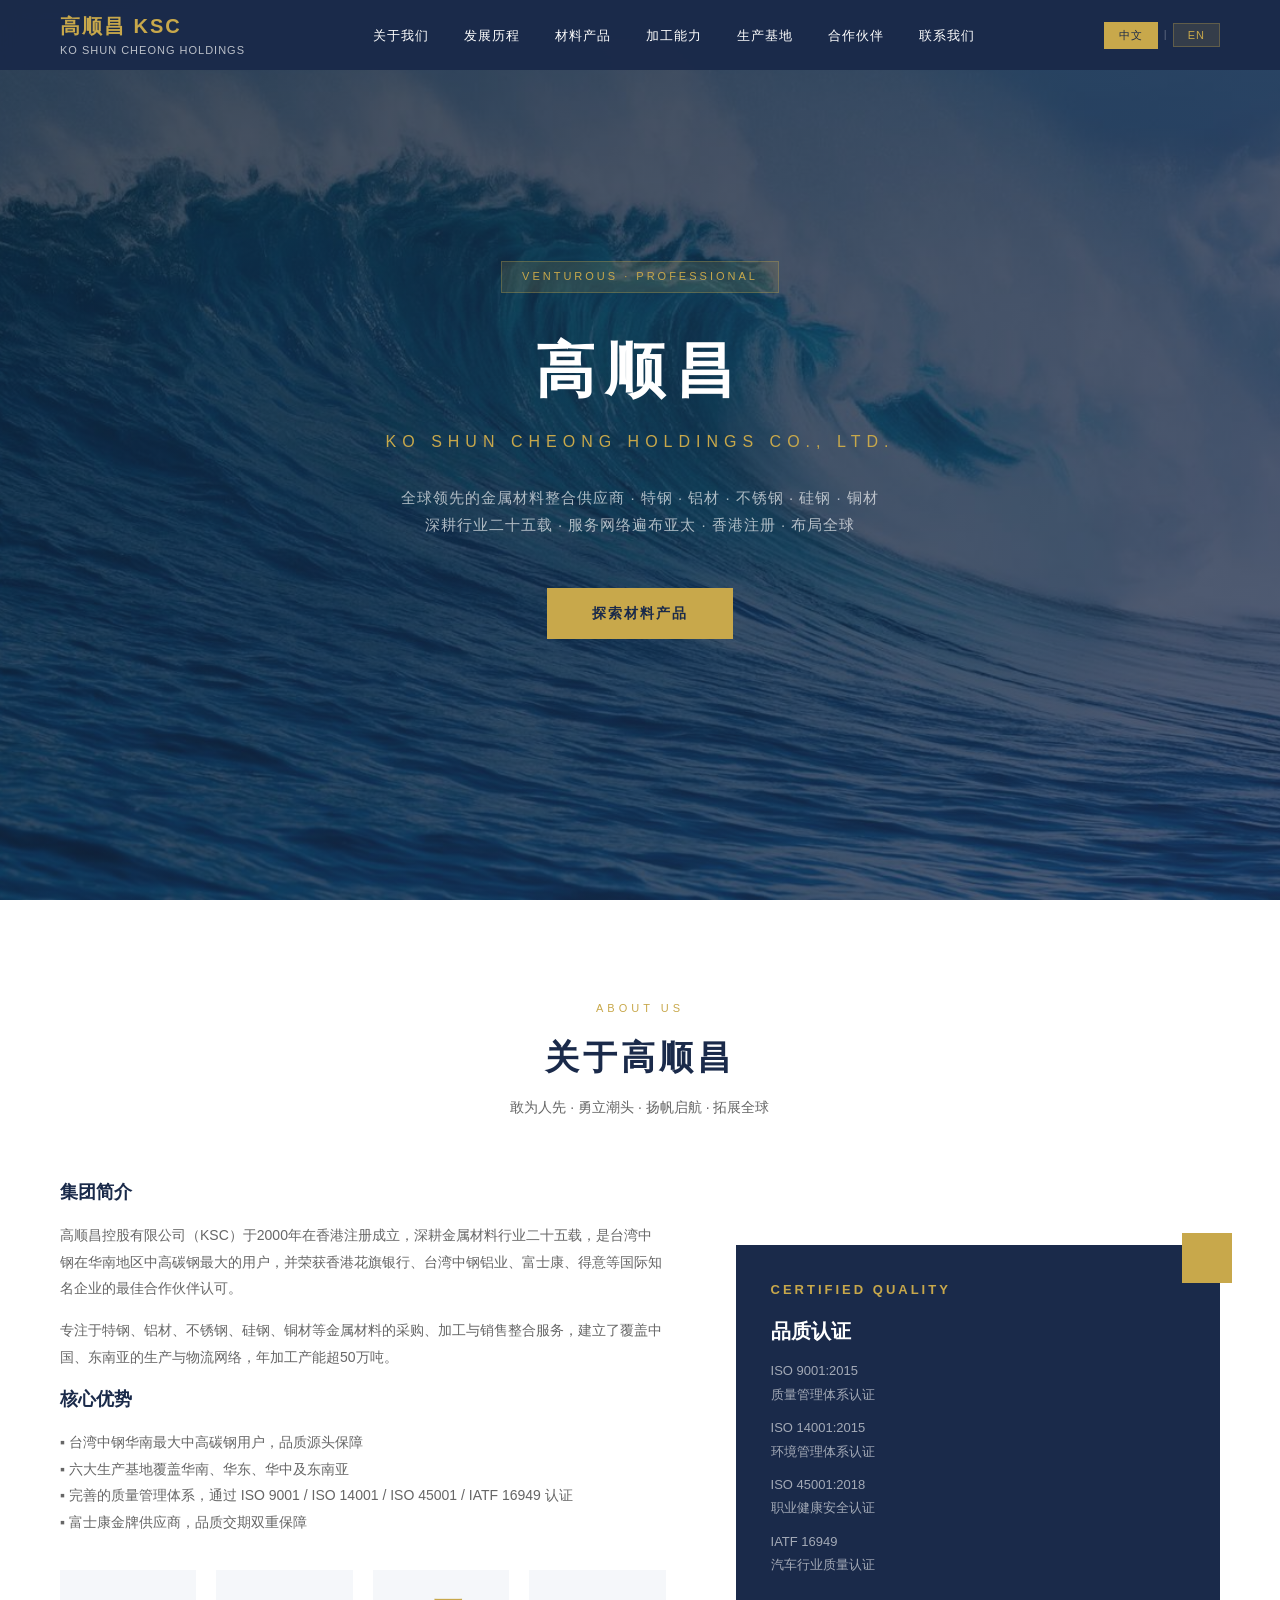
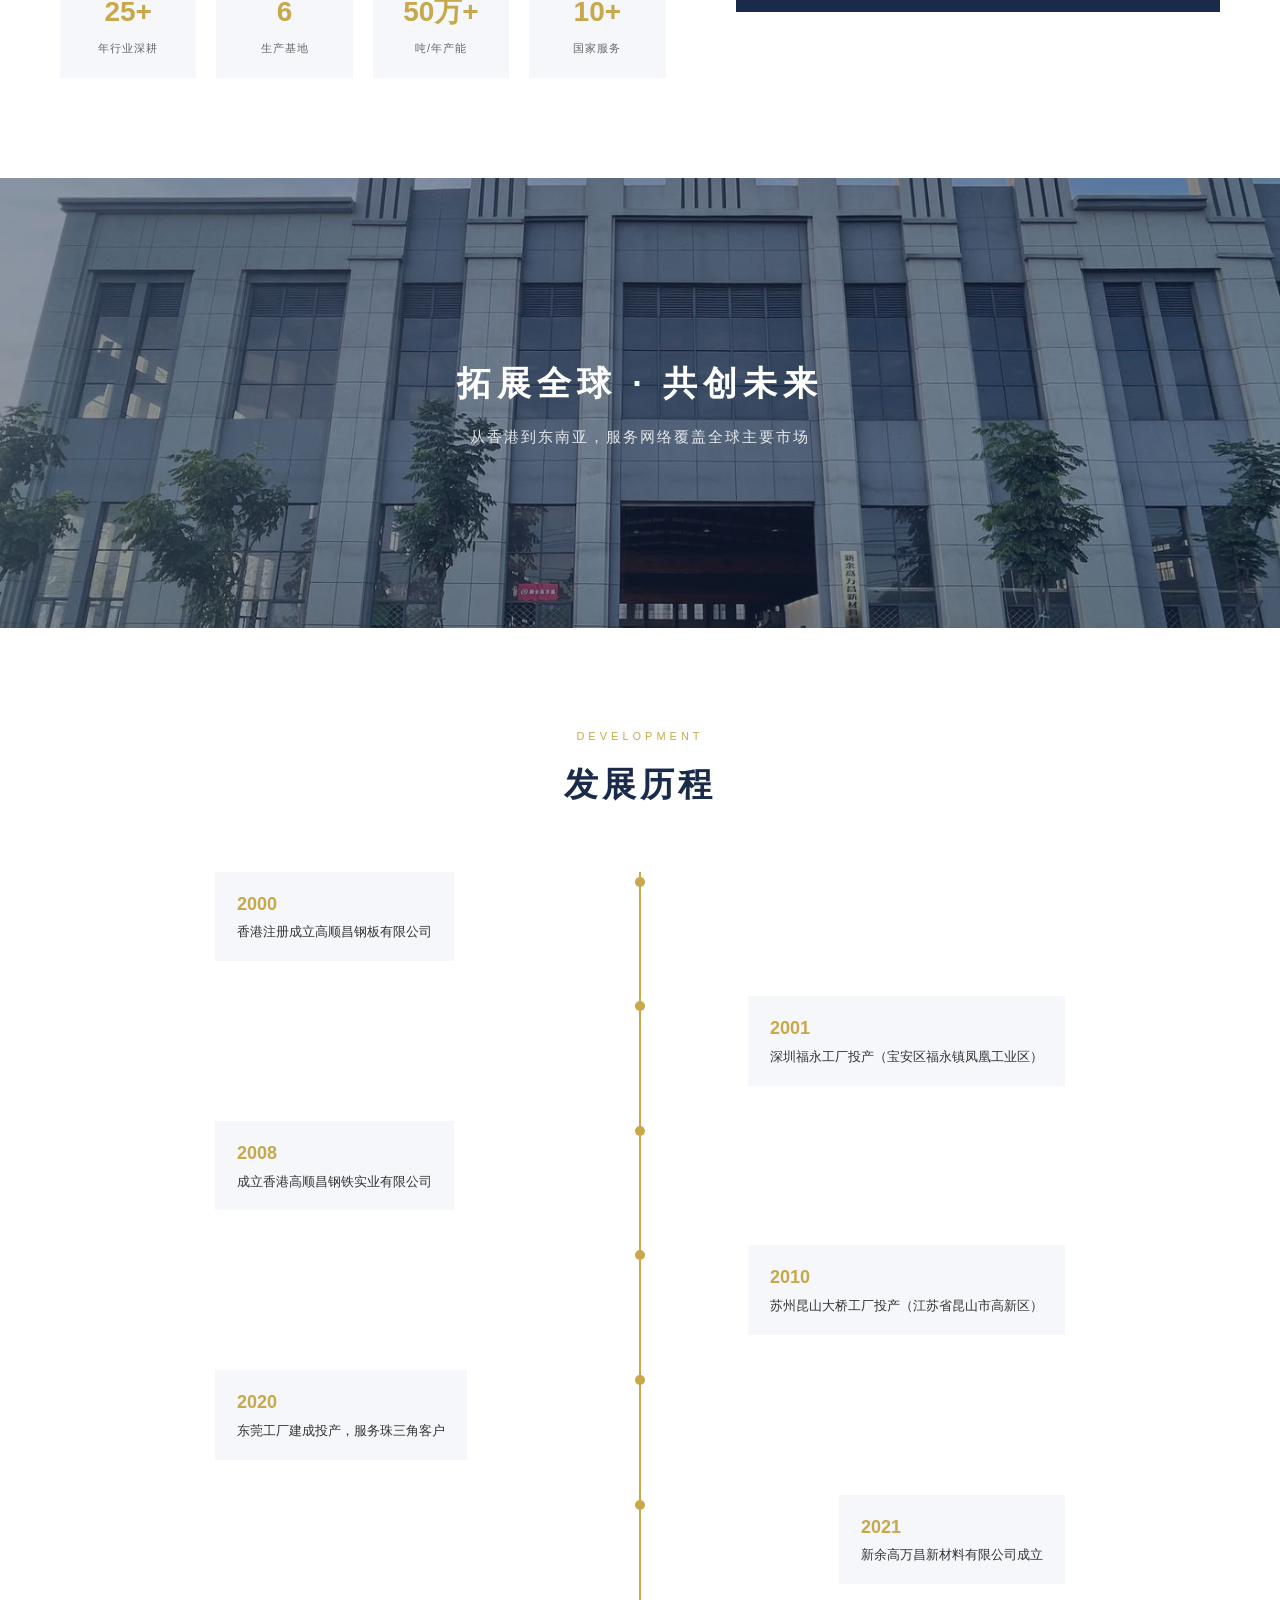
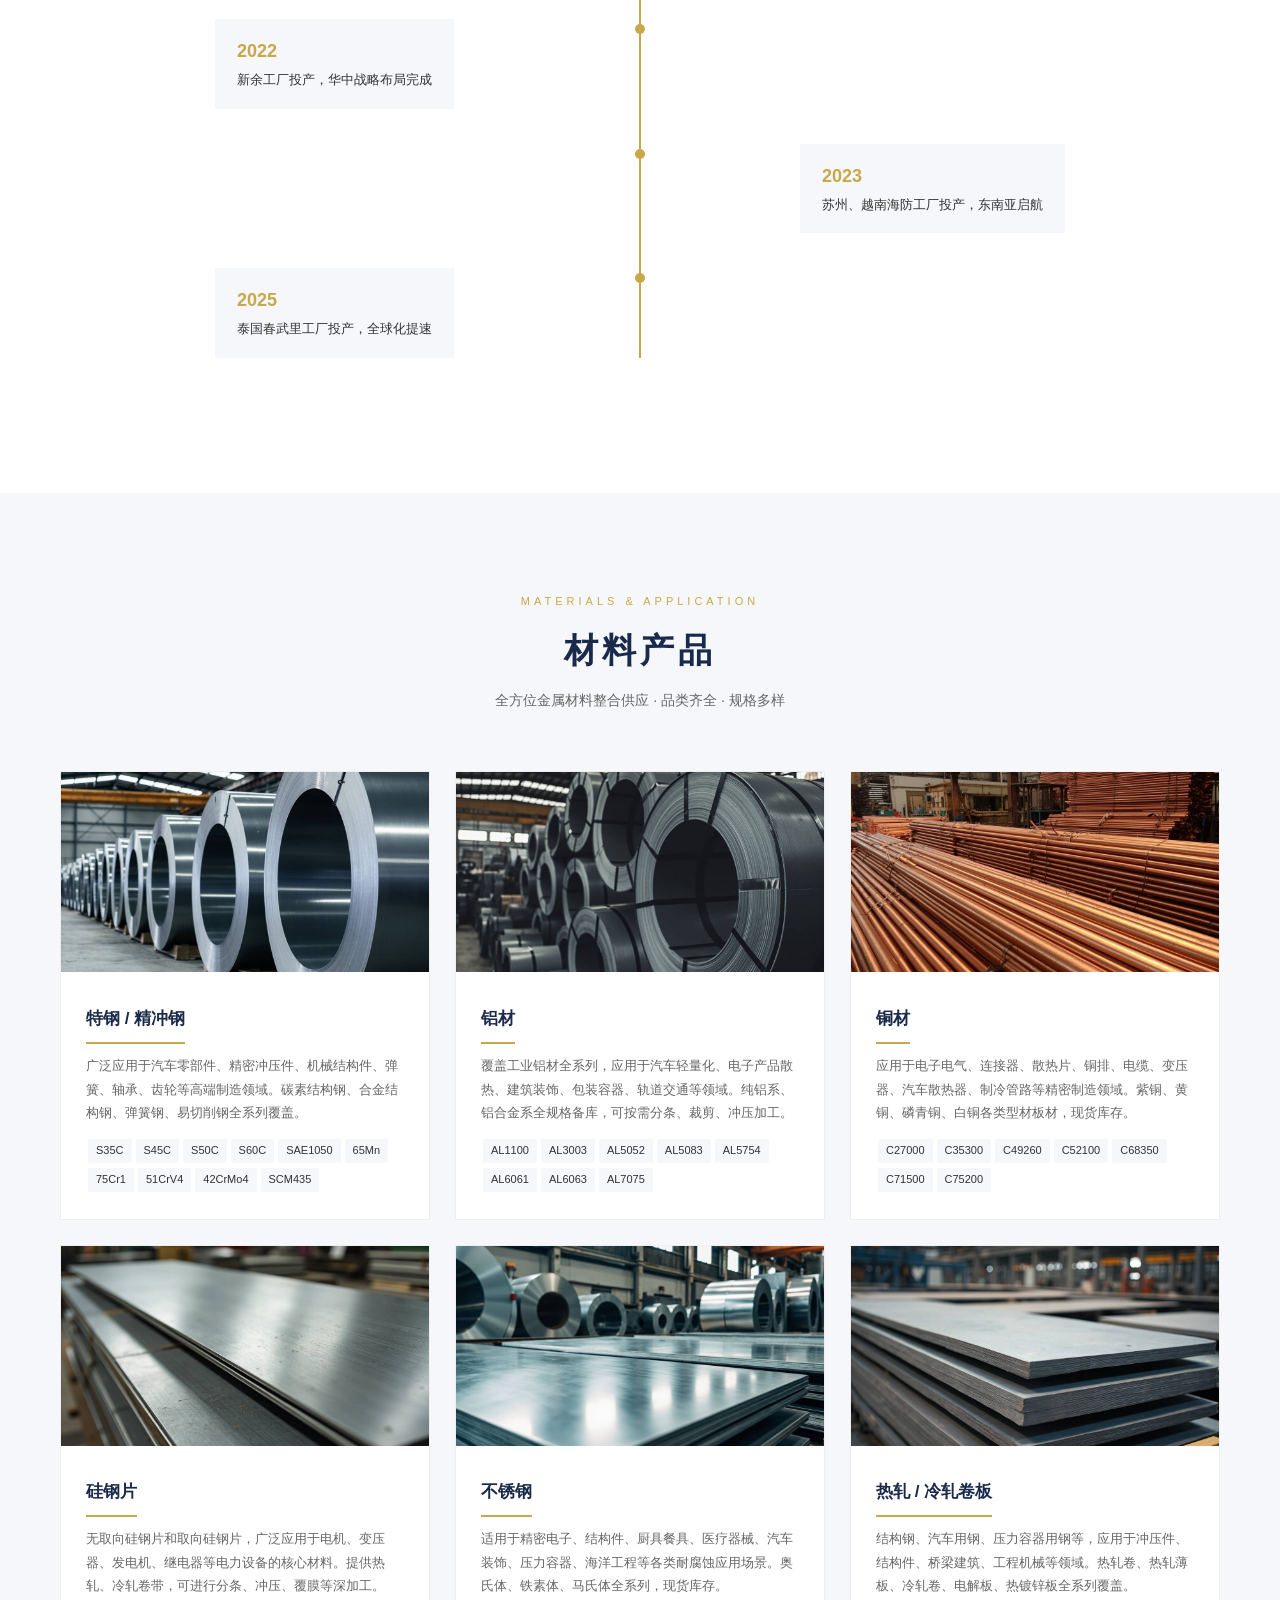
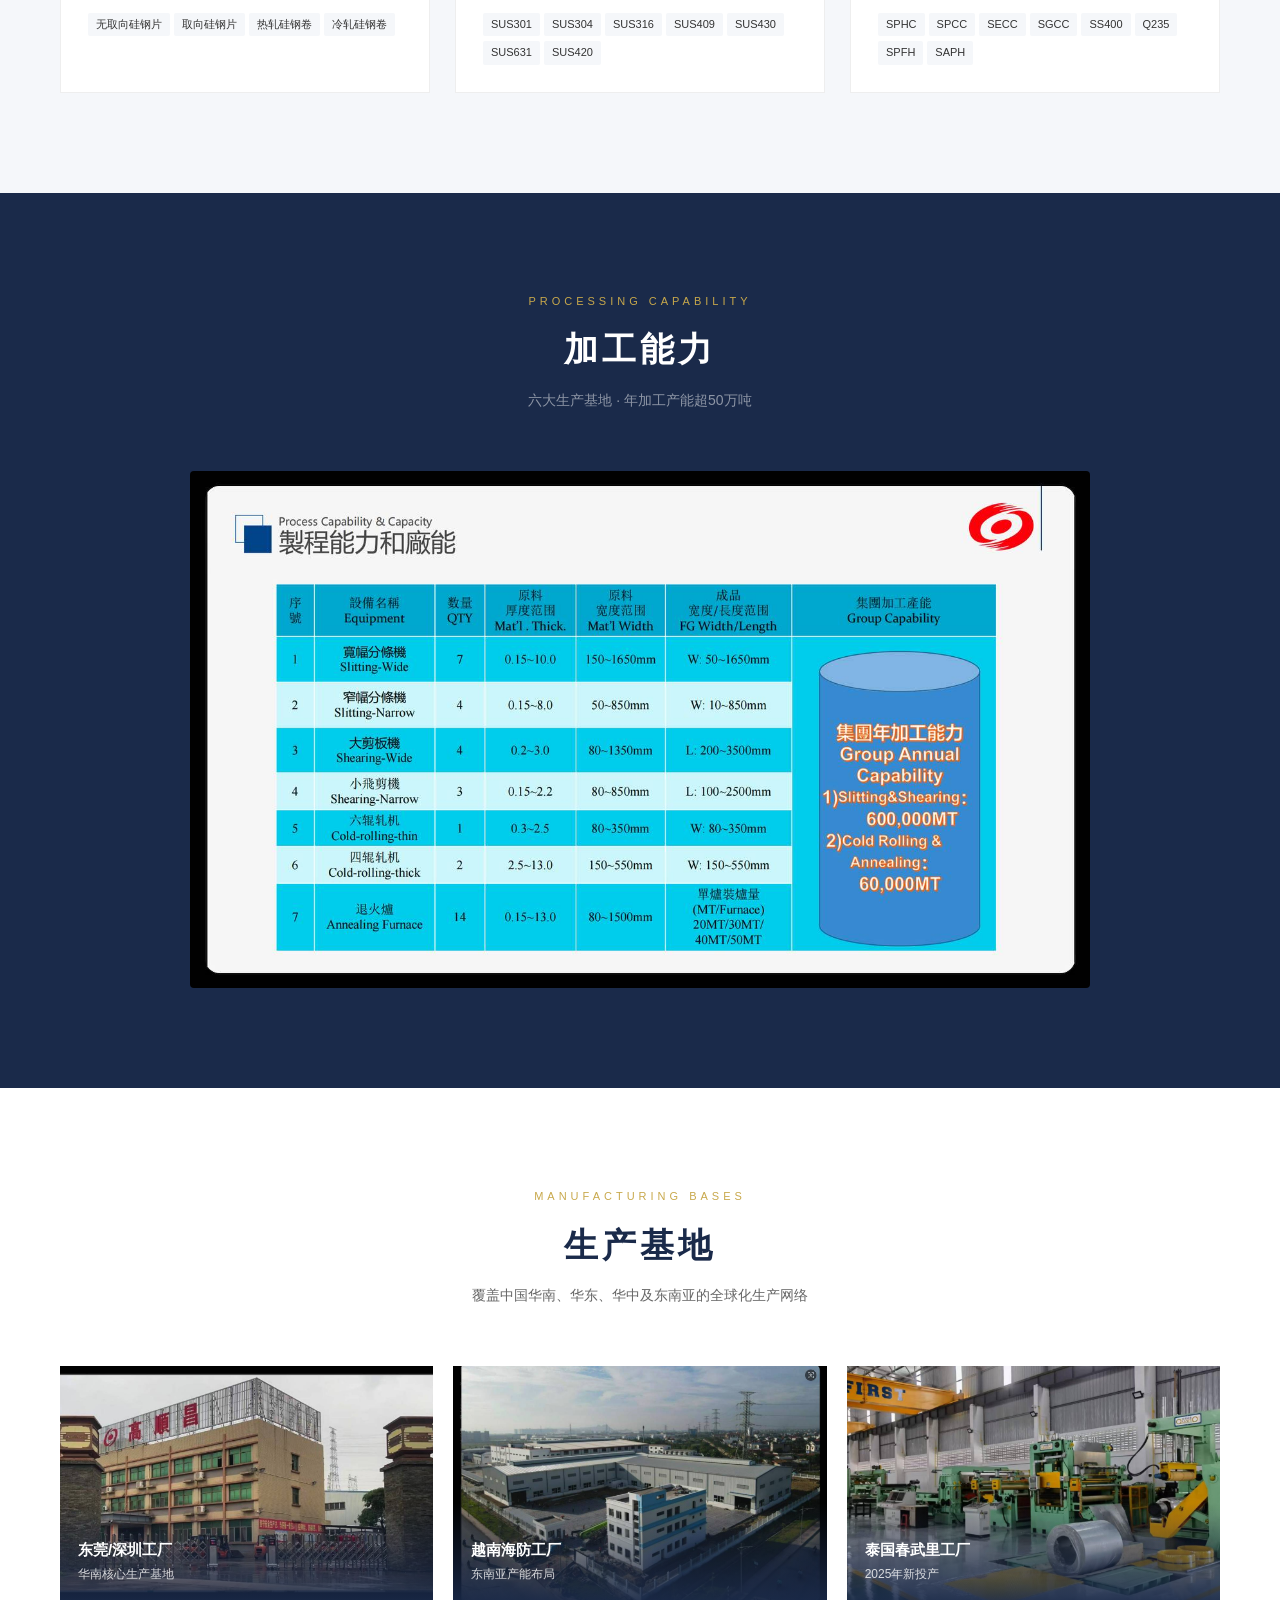
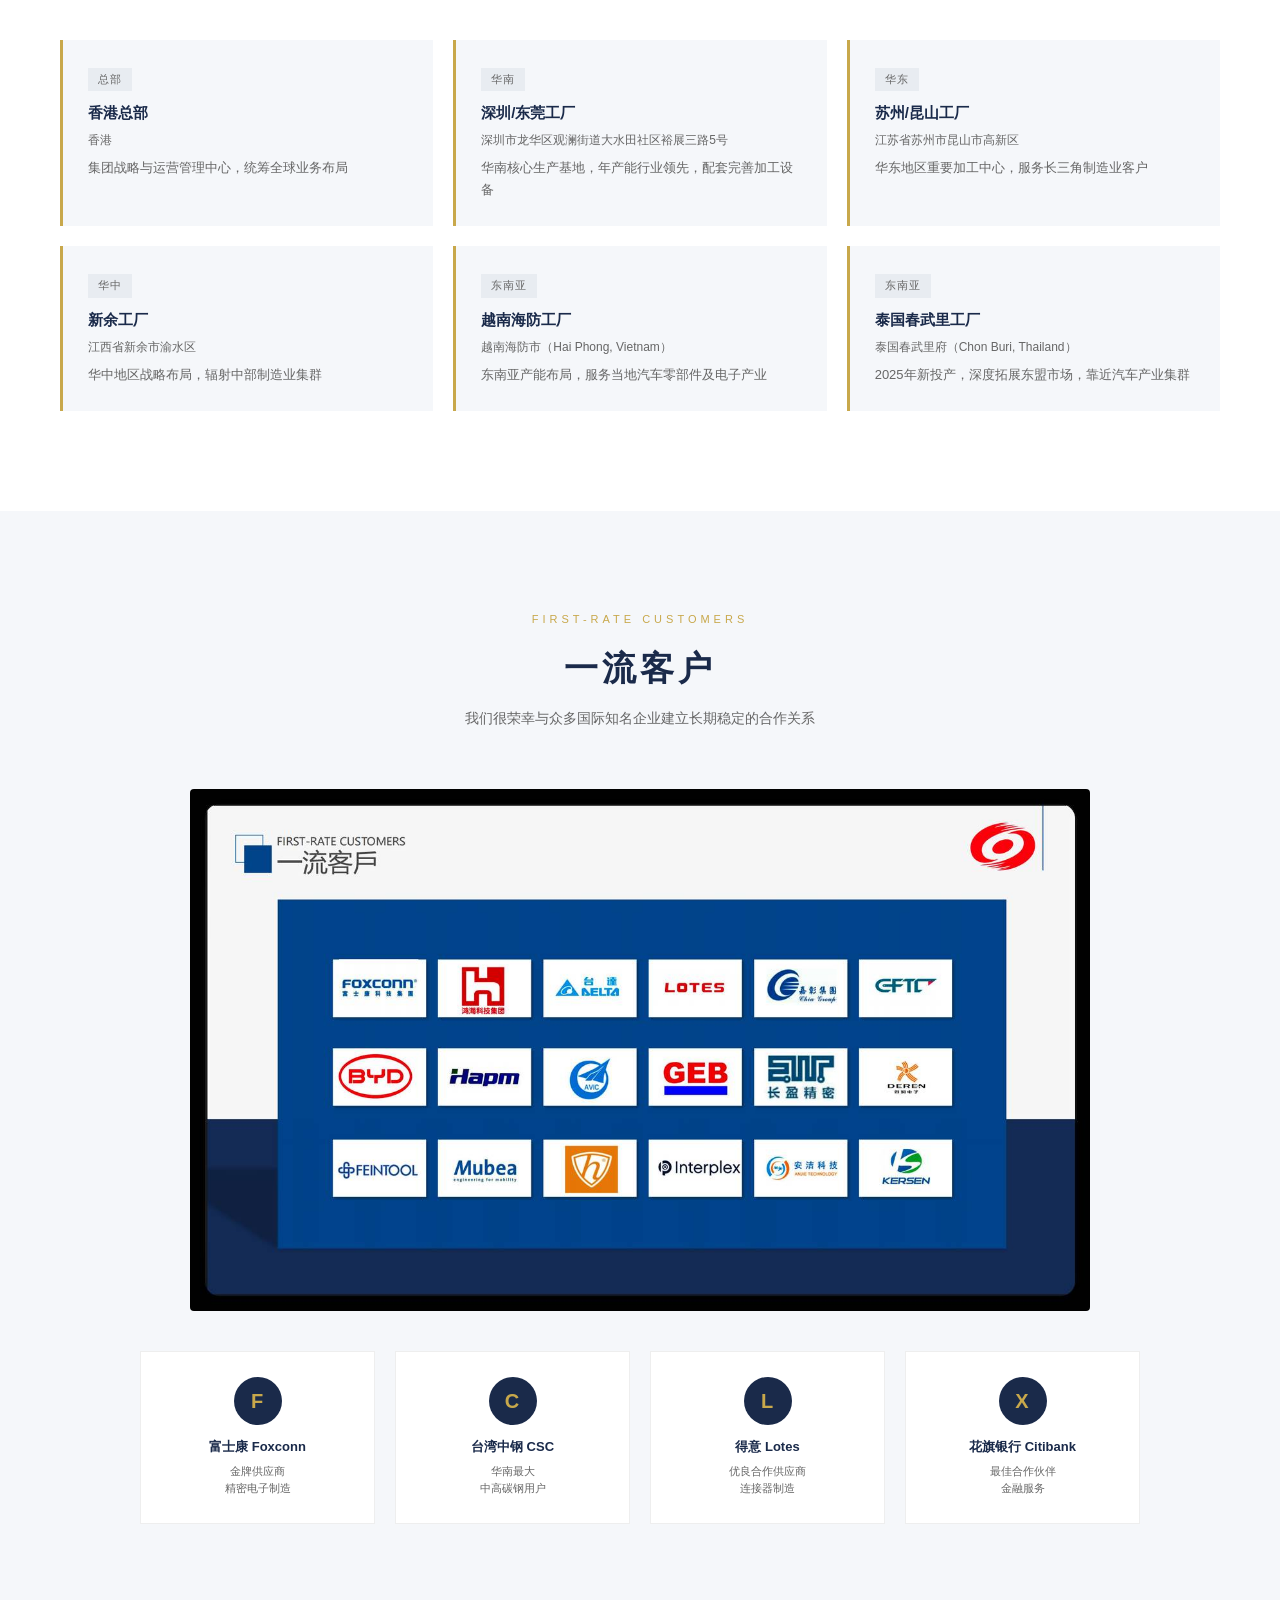
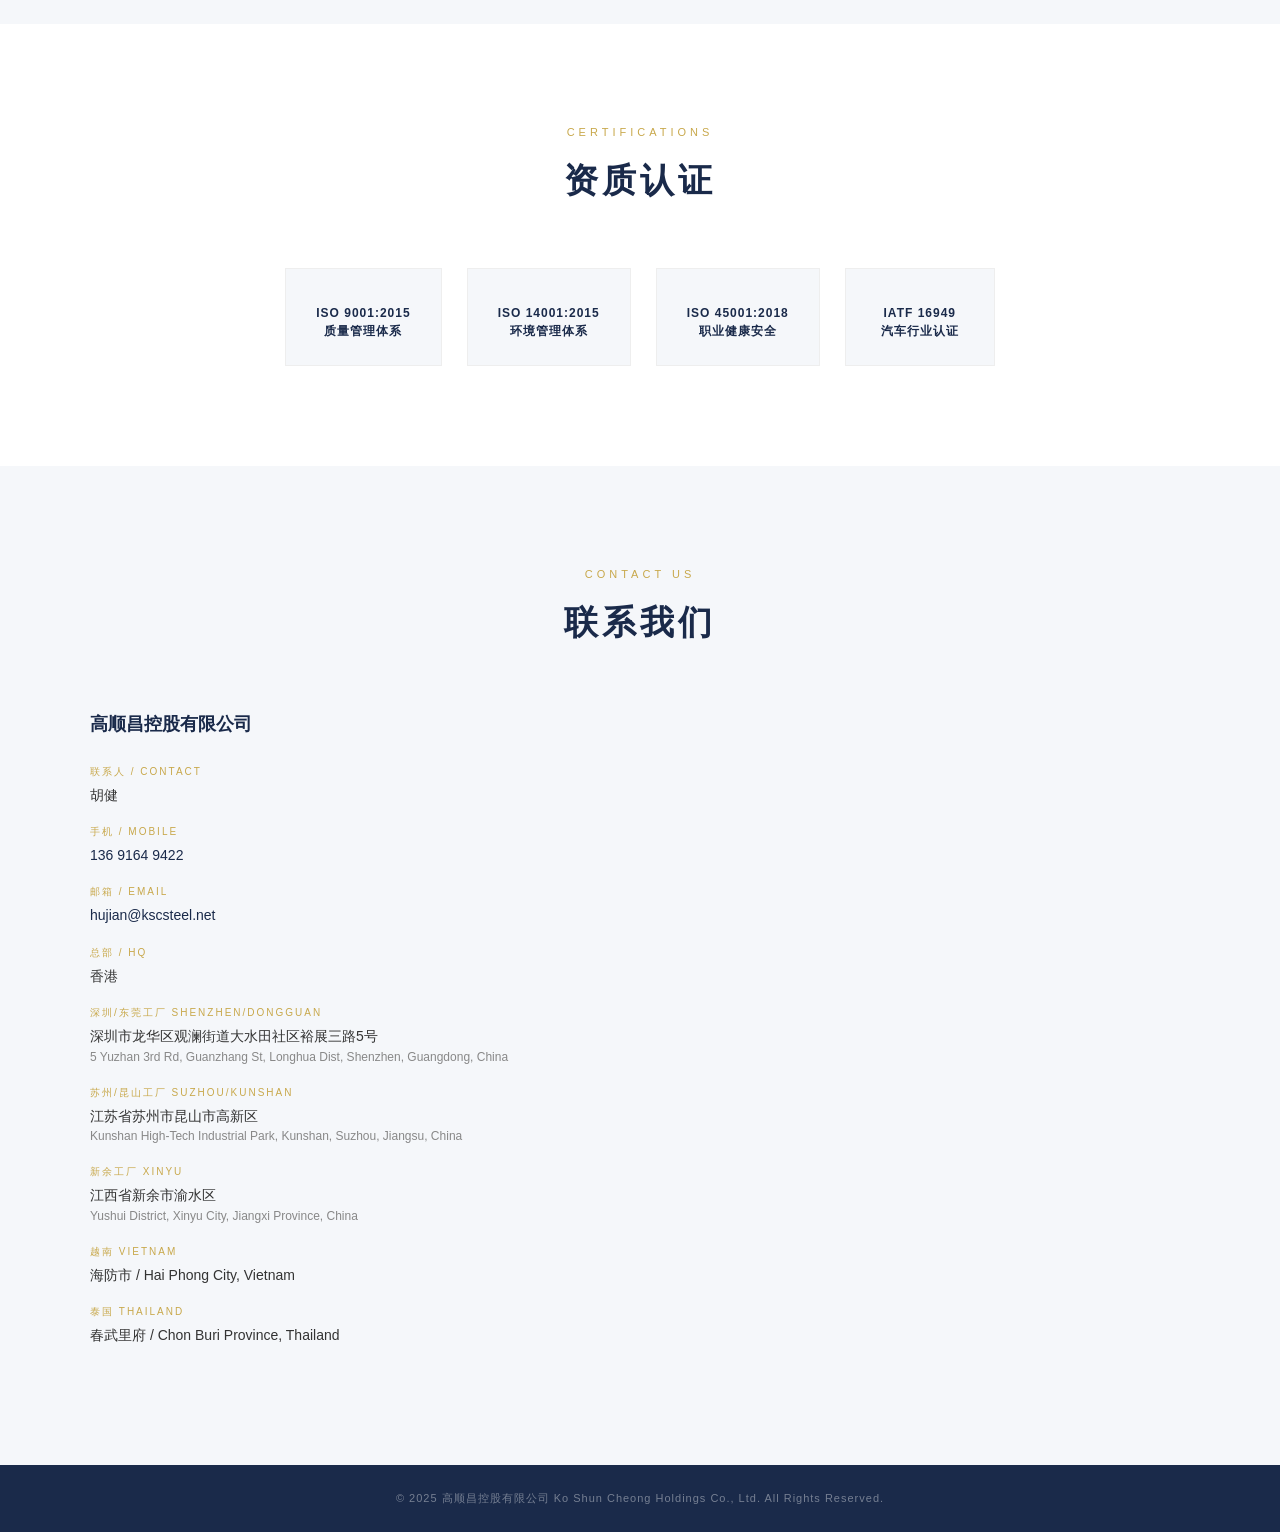
==== commit 218be5b7: "Add SEO meta tags" ====
--- a/index.html
+++ b/index.html
@@ -3,7 +3,14 @@
 <head>
     <meta charset="UTF-8">
     <meta name="viewport" content="width=device-width, initial-scale=1.0">
-    <title>高顺昌控股有限公司 | Ko Shun Cheong Holdings</title>
+    <title>高顺昌控股有限公司 | Ko Shun Cheong Holdings - Global Metal Materials Supplier</title>
+    <meta name="description" content="高顺昌控股（KSC）是一家专业的金属材料整合供应商，主营特钢、铝材、不锈钢、硅钢、铜材等，2000年成立于香港，在华有6大生产基地，年产能超50万吨，服务全球客户。">
+    <meta name="keywords" content="高顺昌,KSC,金属材料,特钢,铝材,不锈钢,硅钢,铜材, steel, aluminum, Hong Kong company, metal supplier, 金属材料供应商">
+    <meta name="robots" content="index, follow">
+    <meta property="og:title" content="高顺昌控股 Ko Shun Cheong Holdings">
+    <meta property="og:description" content="专业金属材料整合供应商，特钢/铝材/不锈钢/硅钢/铜材，年产能50万吨">
+    <meta property="og:type" content="website">
+    <link rel="canonical" href="https://nissni.github.io/ksc-website/">
     <style>
         * { margin: 0; padding: 0; box-sizing: border-box; }
         :root {
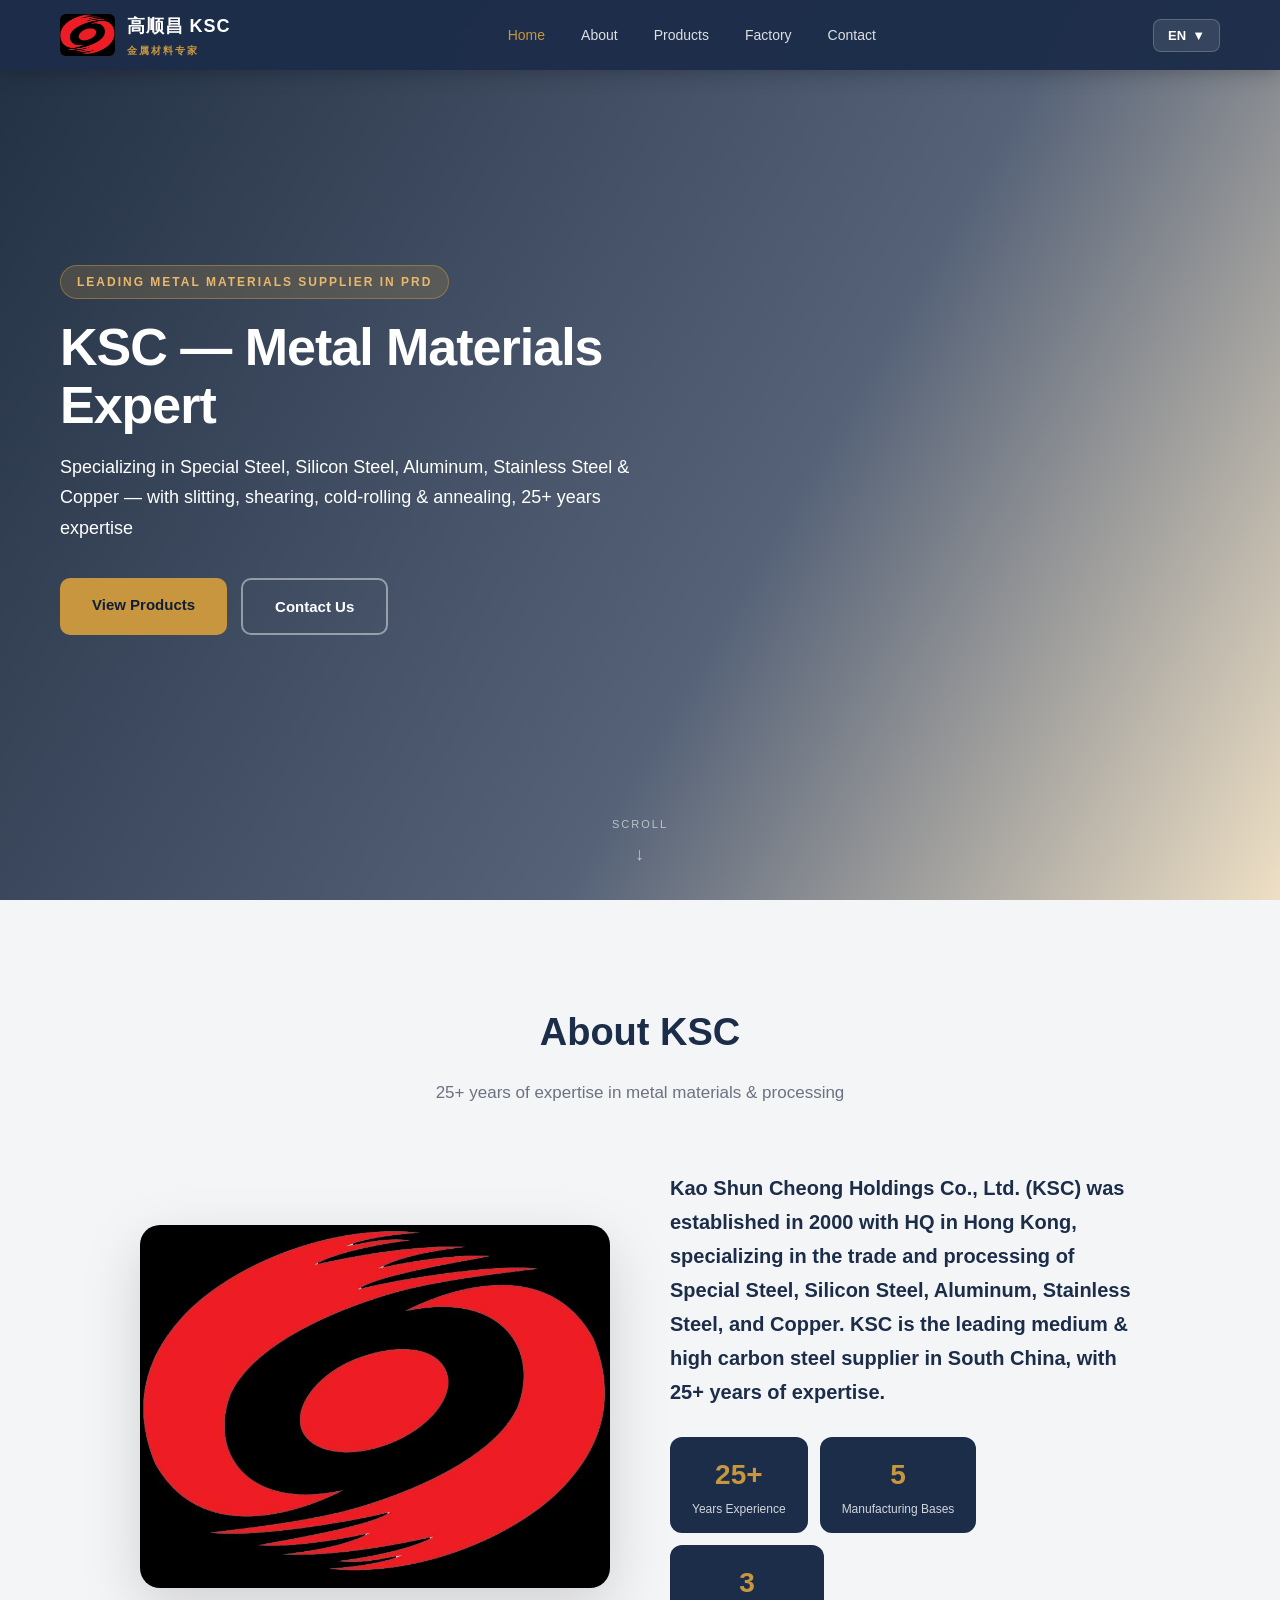
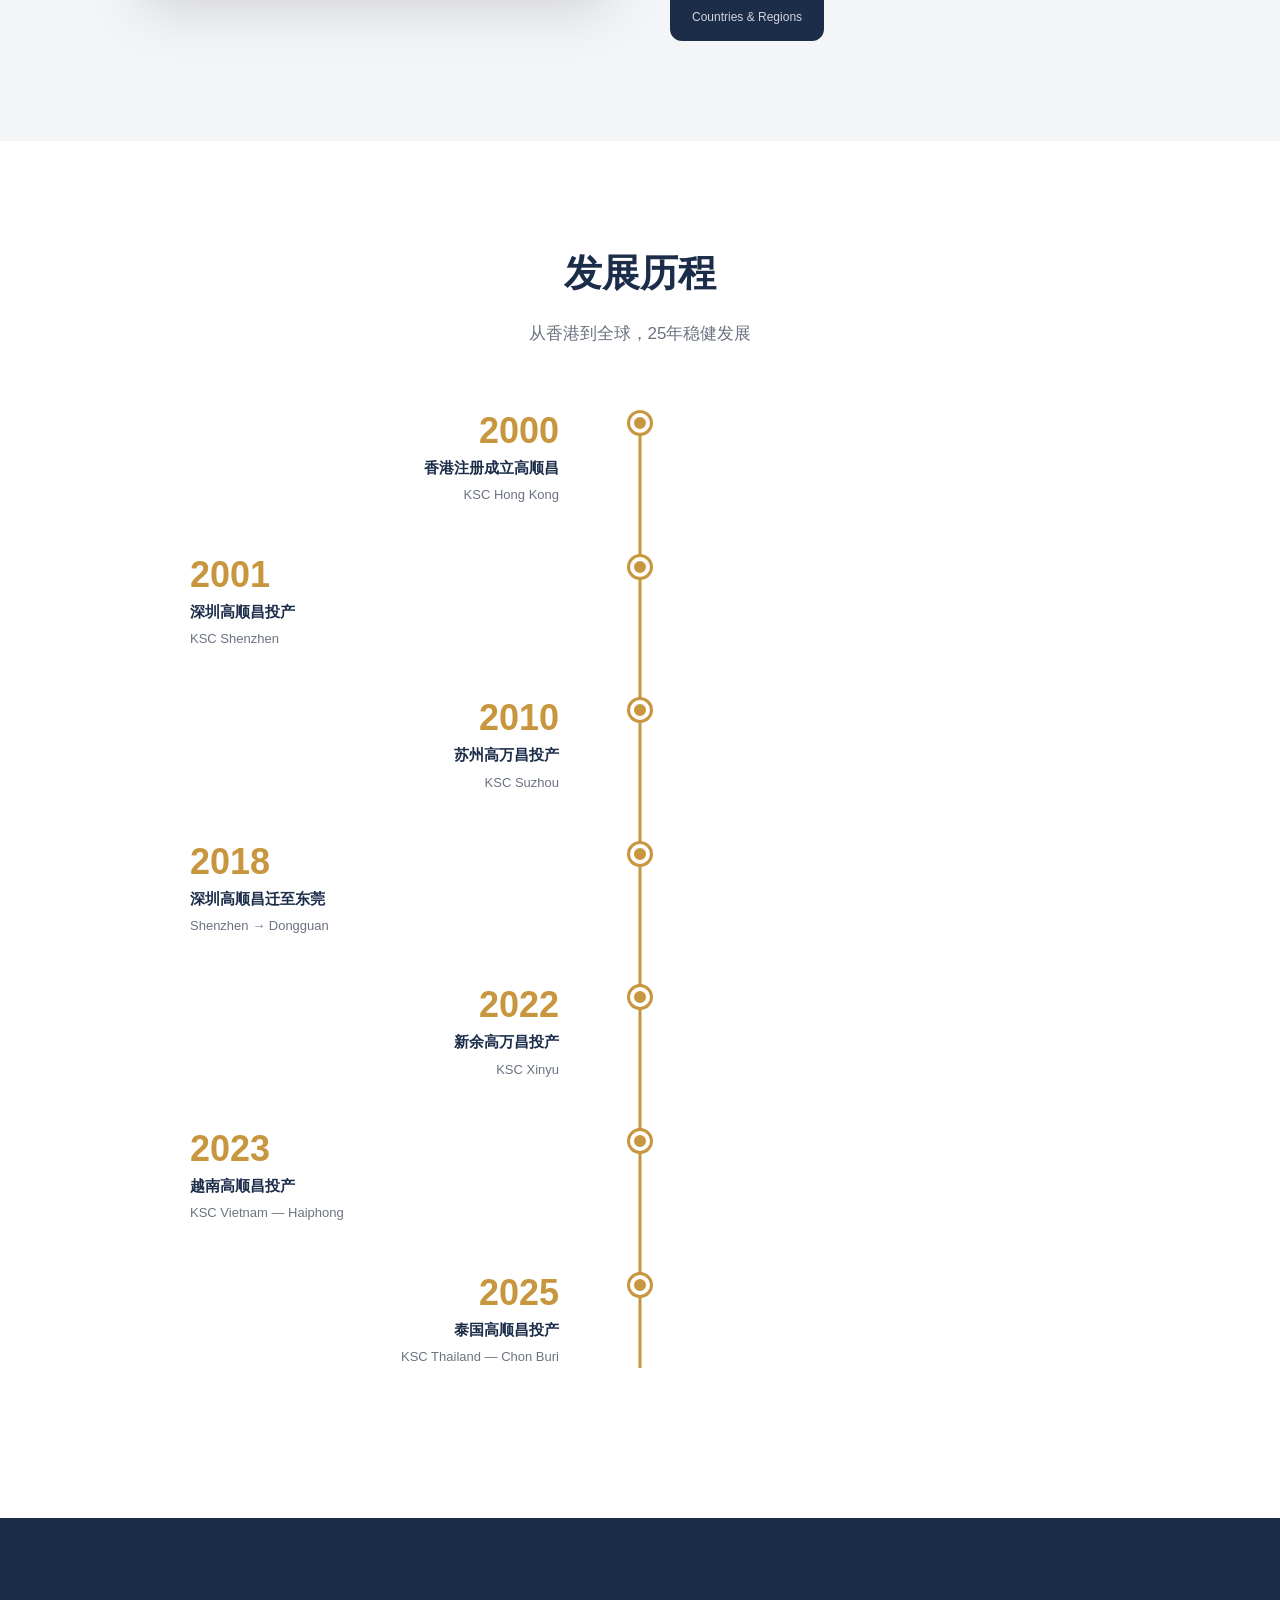
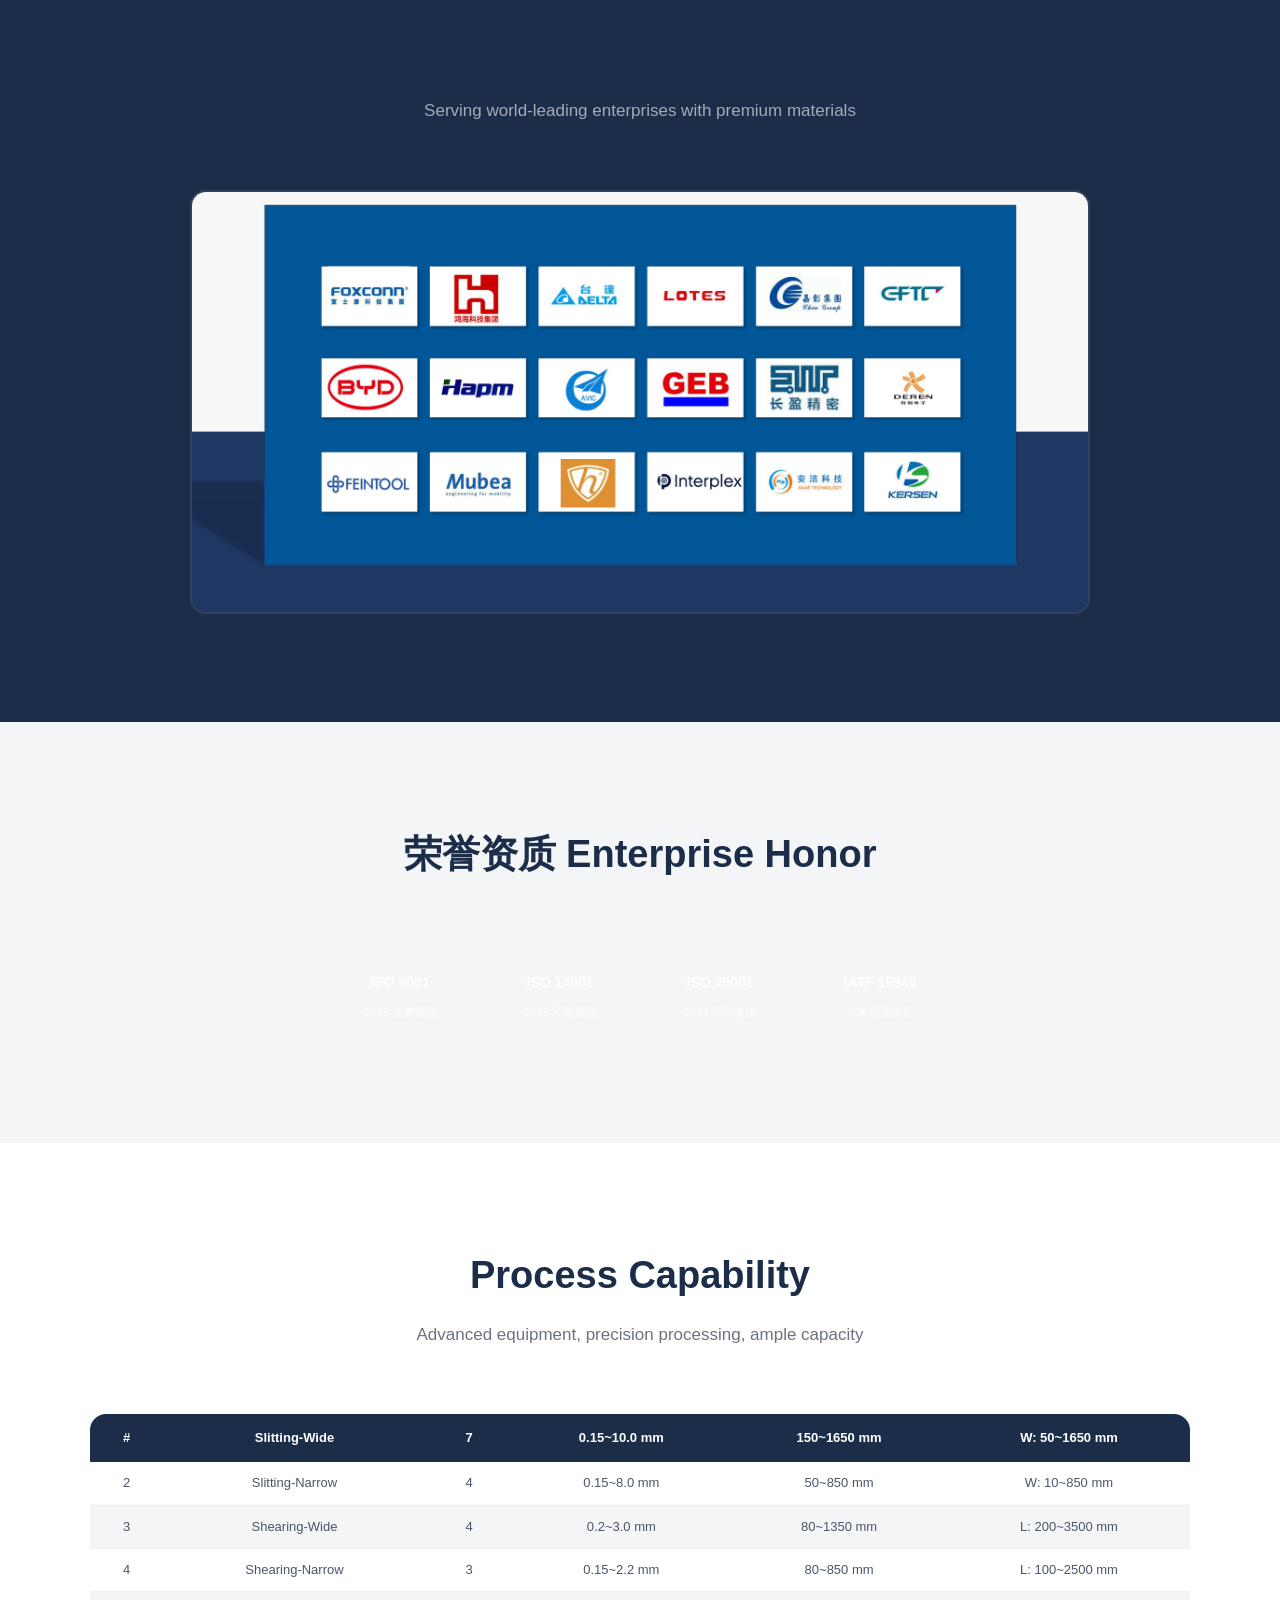
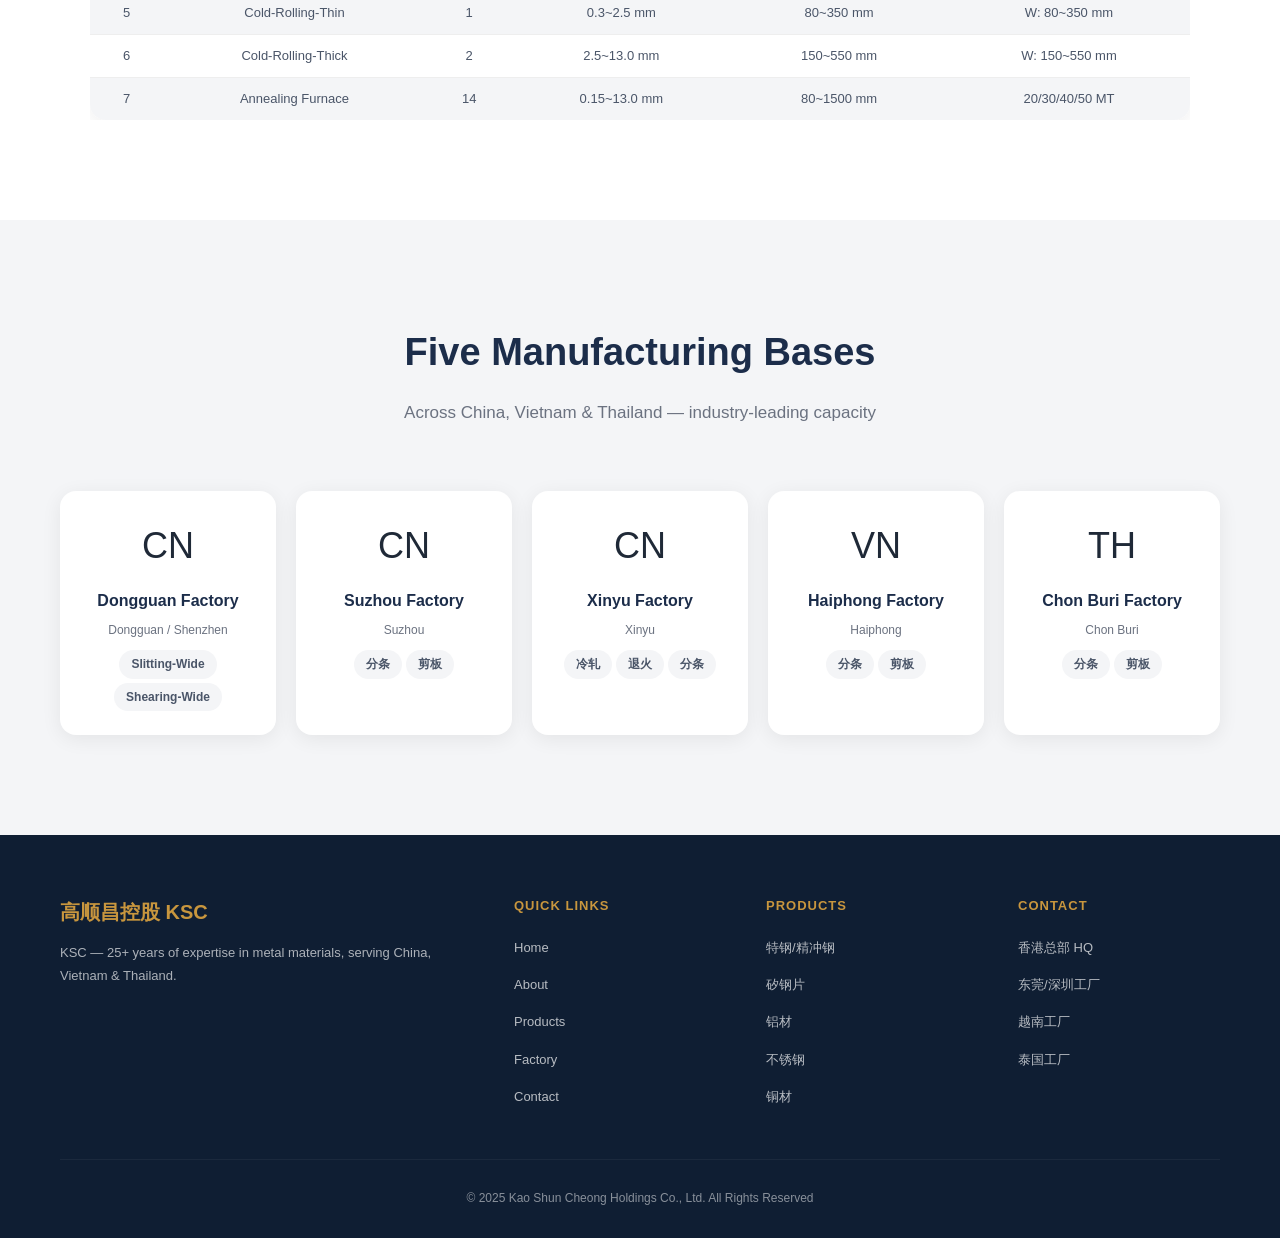
==== commit 78e37583: "Update KSC website 2025-05-01" ====
--- a/index.html
+++ b/index.html
@@ -1,651 +1,253 @@
 <!DOCTYPE html>
-<html lang="zh-CN">
+<html lang="zh">
 <head>
-    <meta charset="UTF-8">
-    <meta name="viewport" content="width=device-width, initial-scale=1.0">
-    <title>高顺昌控股有限公司 | Ko Shun Cheong Holdings - Global Metal Materials Supplier</title>
-    <meta name="description" content="高顺昌控股（KSC）是一家专业的金属材料整合供应商，主营特钢、铝材、不锈钢、硅钢、铜材等，2000年成立于香港，在华有6大生产基地，年产能超50万吨，服务全球客户。">
-    <meta name="keywords" content="高顺昌,KSC,金属材料,特钢,铝材,不锈钢,硅钢,铜材, steel, aluminum, Hong Kong company, metal supplier, 金属材料供应商">
-    <meta name="robots" content="index, follow">
-    <meta property="og:title" content="高顺昌控股 Ko Shun Cheong Holdings">
-    <meta property="og:description" content="专业金属材料整合供应商，特钢/铝材/不锈钢/硅钢/铜材，年产能50万吨">
-    <meta property="og:type" content="website">
-    <link rel="canonical" href="https://nissni.github.io/ksc-website/">
-    <style>
-        * { margin: 0; padding: 0; box-sizing: border-box; }
-        :root {
-            --primary: #1a2a4a;
-            --accent: #c8a84b;
-            --light: #f5f7fa;
-            --text: #333;
-            --text-light: #666;
-            --white: #fff;
-        }
-        body { font-family: 'PingFang SC', 'Microsoft YaHei', sans-serif; color: var(--text); line-height: 1.6; }
-
-        /* Language Toggle */
-        .lang-toggle { display: flex; align-items: center; gap: 6px; }
-        .lang-btn { background: rgba(200,168,75,0.15); border: 1px solid rgba(200,168,75,0.3); color: var(--accent); padding: 5px 14px; font-size: 11px; letter-spacing: 1px; cursor: pointer; transition: all 0.3s; font-family: inherit; }
-        .lang-btn:hover, .lang-btn.active { background: var(--accent); color: var(--primary); }
-        .lang-sep { color: rgba(255,255,255,0.3); font-size: 11px; }
-
-        nav { position: fixed; top: 0; width: 100%; background: rgba(26,42,74,0.97); z-index: 1000; padding: 0 60px; display: flex; align-items: center; justify-content: space-between; height: 70px; backdrop-filter: blur(10px); }
-        .nav-logo { display: flex; align-items: center; gap: 12px; }
-        .nav-logo .logo-text { color: var(--accent); font-size: 20px; font-weight: 700; letter-spacing: 2px; }
-        .nav-logo .logo-en { color: #fff; font-size: 11px; letter-spacing: 1px; opacity: 0.7; }
-        .nav-links { display: flex; gap: 35px; list-style: none; }
-        .nav-links a { color: #fff; text-decoration: none; font-size: 13px; letter-spacing: 1px; transition: color 0.3s; }
-        .nav-links a:hover { color: var(--accent); }
-
-        .hero { height: 100vh; background: linear-gradient(135deg, rgba(13,27,42,0.75) 0%, rgba(26,42,74,0.75) 100%), url('images_opt/hero.jpg') center/cover no-repeat; display: flex; align-items: center; justify-content: center; text-align: center; position: relative; }
-        .hero-content { position: relative; z-index: 1; }
-        .hero-badge { display: inline-block; background: rgba(200,168,75,0.15); border: 1px solid rgba(200,168,75,0.3); color: var(--accent); padding: 6px 20px; font-size: 11px; letter-spacing: 3px; margin-bottom: 30px; }
-        .hero h1 { color: #fff; font-size: 60px; font-weight: 700; letter-spacing: 10px; margin-bottom: 10px; }
-        .hero h2 { color: var(--accent); font-size: 16px; font-weight: 400; letter-spacing: 6px; margin-bottom: 30px; }
-        .hero p { color: rgba(255,255,255,0.65); font-size: 15px; max-width: 650px; margin: 0 auto 50px; letter-spacing: 1px; line-height: 1.8; }
-        .hero-cta { display: inline-block; background: var(--accent); color: var(--primary); padding: 14px 45px; text-decoration: none; font-weight: 600; font-size: 14px; letter-spacing: 2px; transition: all 0.3s; }
-        .hero-cta:hover { background: #d4b558; transform: translateY(-2px); }
-
-        .section { padding: 100px 60px; }
-        .section-header { text-align: center; margin-bottom: 60px; }
-        .section-label { color: var(--accent); font-size: 11px; letter-spacing: 4px; margin-bottom: 12px; }
-        .section-title { color: var(--primary); font-size: 34px; font-weight: 700; letter-spacing: 4px; }
-        .section-subtitle { color: var(--text-light); font-size: 14px; margin-top: 12px; }
-
-        /* About */
-        .about { background: var(--white); }
-        .about-grid { display: grid; grid-template-columns: 1fr 0.8fr; gap: 70px; max-width: 1200px; margin: 0 auto; align-items: center; }
-        .about-text h3 { color: var(--primary); font-size: 18px; font-weight: 600; margin-bottom: 15px; }
-        .about-text p { color: var(--text-light); font-size: 14px; margin-bottom: 15px; line-height: 1.9; }
-        .about-stats { display: grid; grid-template-columns: repeat(4, 1fr); gap: 20px; margin-top: 35px; }
-        .stat { text-align: center; padding: 20px 15px; background: var(--light); }
-        .stat-num { color: var(--accent); font-size: 28px; font-weight: 700; }
-        .stat-label { color: var(--text-light); font-size: 11px; margin-top: 5px; letter-spacing: 1px; }
-        .about-card { background: var(--primary); color: #fff; padding: 35px; position: relative; }
-        .about-card h3 { color: var(--accent); font-size: 13px; letter-spacing: 3px; margin-bottom: 15px; }
-        .about-card h4 { font-size: 20px; font-weight: 600; margin-bottom: 12px; }
-        .about-card p { color: rgba(255,255,255,0.6); font-size: 13px; line-height: 1.8; }
-        .about-card-accent { position: absolute; top: -12px; right: -12px; width: 50px; height: 50px; background: var(--accent); }
-
-        /* Banner */
-        .banner { position: relative; height: 450px; overflow: hidden; }
-        .banner img { width: 100%; height: 100%; object-fit: cover; }
-        .banner-overlay { position: absolute; top: 0; left: 0; right: 0; bottom: 0; background: rgba(26,42,74,0.5); display: flex; align-items: center; justify-content: center; }
-        .banner-text { color: #fff; text-align: center; }
-        .banner-text h2 { font-size: 34px; letter-spacing: 6px; font-weight: 700; }
-        .banner-text p { font-size: 15px; margin-top: 15px; opacity: 0.85; letter-spacing: 2px; }
-
-        /* Materials */
-        .materials { background: var(--light); }
-        .mat-grid { display: grid; grid-template-columns: repeat(3, 1fr); gap: 25px; max-width: 1200px; margin: 0 auto; }
-        .mat-card { background: var(--white); overflow: hidden; border: 1px solid #eee; transition: all 0.3s; }
-        .mat-card:hover { box-shadow: 0 15px 35px rgba(0,0,0,0.08); transform: translateY(-3px); }
-        .mat-card .mat-img { width: 100%; height: 200px; object-fit: cover; }
-        .mat-card .mat-body { padding: 25px; }
-        .mat-card h3 { color: var(--primary); font-size: 17px; font-weight: 600; margin-bottom: 10px; padding-bottom: 10px; border-bottom: 2px solid var(--accent); display: inline-block; }
-        .mat-card p { color: var(--text-light); font-size: 13px; line-height: 1.8; }
-        .mat-card .specs { margin-top: 12px; }
-        .mat-card .specs span { display: inline-block; background: var(--light); color: var(--text); font-size: 11px; padding: 3px 8px; margin: 2px; border-radius: 2px; }
-
-        /* Capability */
-        .capability { background: var(--primary); color: #fff; }
-        .capability .section-label { color: var(--accent); }
-        .capability .section-title { color: #fff; }
-        .capability .section-subtitle { color: rgba(255,255,255,0.5); }
-
-        /* Bases */
-        .bases { background: var(--white); }
-        .bases-photos { display: grid; grid-template-columns: repeat(3, 1fr); gap: 20px; max-width: 1200px; margin: 0 auto 40px; }
-        .base-photo { position: relative; overflow: hidden; aspect-ratio: 16/10; }
-        .base-photo img { width: 100%; height: 100%; object-fit: cover; transition: transform 0.4s; }
-        .base-photo:hover img { transform: scale(1.05); }
-        .base-photo .overlay { position: absolute; bottom: 0; left: 0; right: 0; background: linear-gradient(transparent, rgba(26,42,74,0.9)); padding: 35px 18px 15px; color: #fff; }
-        .base-photo .overlay h3 { font-size: 15px; font-weight: 600; }
-        .base-photo .overlay p { font-size: 12px; opacity: 0.8; margin-top: 3px; }
-        .bases-cards { display: grid; grid-template-columns: repeat(3, 1fr); gap: 20px; max-width: 1200px; margin: 0 auto; }
-        .base-card { background: var(--light); padding: 25px; border-left: 3px solid var(--accent); transition: all 0.3s; }
-        .base-card:hover { background: var(--primary); }
-        .base-card:hover h3, .base-card:hover p, .base-card:hover .base-addr { color: #fff; }
-        .base-card:hover .base-tag { background: var(--accent); color: var(--primary); }
-        .base-card h3 { color: var(--primary); font-size: 15px; font-weight: 600; margin-bottom: 6px; transition: color 0.3s; }
-        .base-addr { color: var(--text-light); font-size: 12px; margin-bottom: 8px; transition: color 0.3s; line-height: 1.5; }
-        .base-card p { color: var(--text-light); font-size: 13px; transition: color 0.3s; line-height: 1.7; }
-        .base-tag { display: inline-block; background: #e8ecf1; color: var(--text-light); font-size: 11px; padding: 3px 10px; margin-bottom: 10px; letter-spacing: 1px; transition: all 0.3s; }
-
-        /* Clients */
-        .clients { background: var(--light); }
-        .client-photo { width: 100%; max-width: 900px; margin: 0 auto 40px; display: block; border-radius: 4px; }
-        .client-cards { display: grid; grid-template-columns: repeat(4, 1fr); gap: 20px; max-width: 1000px; margin: 0 auto; }
-        .client-card { background: var(--white); padding: 25px 20px; text-align: center; border: 1px solid #eee; transition: all 0.3s; }
-        .client-card:hover { border-color: var(--accent); transform: translateY(-3px); box-shadow: 0 8px 25px rgba(0,0,0,0.07); }
-        .client-card .c-icon { width: 48px; height: 48px; background: var(--primary); color: var(--accent); font-size: 20px; font-weight: 700; display: flex; align-items: center; justify-content: center; margin: 0 auto 12px; border-radius: 50%; letter-spacing: 1px; }
-        .client-card h3 { color: var(--primary); font-size: 13px; font-weight: 600; margin-bottom: 5px; }
-        .client-card p { color: var(--text-light); font-size: 11px; }
-
-        /* Certs */
-        .certs { background: var(--white); }
-        .certs-grid { display: flex; justify-content: center; gap: 25px; flex-wrap: wrap; }
-        .cert-badge { background: var(--light); padding: 25px 30px; text-align: center; min-width: 150px; border: 1px solid #eee; }
-        .cert-badge .cert-name { color: var(--primary); font-size: 12px; font-weight: 600; margin-top: 10px; letter-spacing: 1px; line-height: 1.5; }
-
-        /* Timeline */
-        .timeline-section { background: var(--white); }
-        .timeline { max-width: 850px; margin: 0 auto; position: relative; }
-        .timeline::before { content: ''; position: absolute; left: 50%; top: 0; bottom: 0; width: 2px; background: var(--accent); transform: translateX(-50%); }
-        .timeline-item { display: flex; margin-bottom: 35px; position: relative; }
-        .timeline-item:nth-child(odd) { justify-content: flex-start; padding-right: 55%; }
-        .timeline-item:nth-child(even) { justify-content: flex-end; padding-left: 55%; }
-        .timeline-dot { position: absolute; left: 50%; top: 5px; width: 10px; height: 10px; background: var(--accent); border-radius: 50%; transform: translateX(-50%); }
-        .timeline-content { background: var(--light); padding: 18px 22px; }
-        .timeline-year { color: var(--accent); font-size: 18px; font-weight: 700; }
-        .timeline-content p { color: var(--text); font-size: 13px; margin-top: 4px; }
-
-        /* Contact */
-        .contact { background: var(--light); }
-        .contact-grid { display: grid; grid-template-columns: 1fr 1fr; gap: 50px; max-width: 1100px; margin: 0 auto; }
-        .contact-info h3 { color: var(--primary); font-size: 18px; margin-bottom: 25px; font-weight: 600; }
-        .contact-item { margin-bottom: 18px; }
-        .contact-item .label { color: var(--accent); font-size: 10px; letter-spacing: 2px; margin-bottom: 4px; }
-        .contact-item .value { color: var(--text); font-size: 14px; }
-        .contact-item .value a { color: var(--primary); text-decoration: none; }
-        .contact-item .value a:hover { color: var(--accent); }
-
-        footer { background: var(--primary); color: rgba(255,255,255,0.4); padding: 25px 60px; text-align: center; font-size: 11px; letter-spacing: 1px; }
-
-        @media (max-width: 768px) {
-            .nav-links { display: none; }
-            nav { padding: 0 20px; }
-            .section { padding: 60px 20px; }
-            .hero h1 { font-size: 32px; letter-spacing: 4px; }
-            .about-grid, .contact-grid { grid-template-columns: 1fr; gap: 30px; }
-            .bases-photos, .bases-cards, .mat-grid, .client-cards { grid-template-columns: 1fr; }
-            .about-stats { grid-template-columns: repeat(2, 1fr); }
-            .timeline::before { left: 15px; }
-            .timeline-item:nth-child(odd), .timeline-item:nth-child(even) { padding: 0 0 0 40px; justify-content: flex-start; }
-            .timeline-dot { left: 15px; }
-        }
-    </style>
+  <meta charset="UTF-8">
+  <meta name="viewport" content="width=device-width, initial-scale=1.0">
+  <title>高顺昌控股有限公司 KSC — 金属材料专家</title>
+  <meta name="description" content="高顺昌控股有限公司（KSC）专注特钢、矽钢片、铝材、不锈钢、铜材25年，中国·越南·泰国五大生产基地，服务世界一流客户。">
+  <link rel="stylesheet" href="styles.css">
 </head>
 <body>
 
-<nav>
-    <div class="nav-logo">
-        <div>
-            <div class="logo-text" data-t="nav.logo">高顺昌 KSC</div>
-            <div class="logo-en">KO SHUN CHEONG HOLDINGS</div>
+<!-- NAVBAR -->
+<nav class="navbar">
+  <a href="index.html" class="nav-logo">
+    <img src="images/ksc-logo-red.jpeg" class="nav-logo-img" alt="KSC" onerror="this.style.display='none'">
+    <div class="nav-logo-text">
+      <span class="nav-logo-name">高顺昌 KSC</span>
+      <span class="nav-logo-sub">金属材料专家</span>
+    </div>
+  </a>
+  <ul class="nav-links">
+    <li><a href="index.html" class="active" data-i18n="nav" data-i18n-key="home">首页</a></li>
+    <li><a href="about.html" data-i18n="nav" data-i18n-key="about">关于我们</a></li>
+    <li><a href="products.html" data-i18n="nav" data-i18n-key="products">产品中心</a></li>
+    <li><a href="factory.html" data-i18n="nav" data-i18n-key="factory">生产基地</a></li>
+    <li><a href="contact.html" data-i18n="nav" data-i18n-key="contact">联系我们</a></li>
+  </ul>
+  <div class="lang-switcher">
+    <button class="lang-btn">
+      <span class="lang-current-label">ZH</span>
+      <span>&#9660;</span>
+    </button>
+    <div class="lang-dropdown">
+      <div class="lang-option active" data-lang="zh">ZH 中文</div>
+      <div class="lang-option" data-lang="en">EN English</div>
+      <div class="lang-option" data-lang="th">TH Thai</div>
+      <div class="lang-option" data-lang="vi">VN Tieng Viet</div>
+    </div>
+  </div>
+</nav>
+
+<!-- HERO -->
+<section class="hero">
+  <div class="hero-bg hero-overlay"></div>
+  <div class="hero-content">
+    <div class="hero-badge" data-i18n="hero" data-i18n-key="badge" style="opacity:1">珠三角领先金属材料供应商</div>
+    <h1 class="anim-fade-up delay-1" data-i18n="hero" data-i18n-key="h1">高顺昌 — 金属材料专家</h1>
+    <p class="anim-fade-up delay-2" data-i18n="hero" data-i18n-key="p">专业销售特钢、矽钢片、铝材、不锈钢、铜材，提供分条/剪板/冷轧/退火等加工服务，深耕行业超过25年</p>
+    <div class="hero-btns anim-fade-up delay-3">
+      <a href="products.html" class="btn-primary" data-i18n="hero" data-i18n-key="btn1">查看产品</a>
+      <a href="contact.html" class="btn-outline-white" data-i18n="hero" data-i18n-key="btn2">联系我们</a>
+    </div>
+  </div>
+  <div class="scroll-indicator">
+    <div style="font-size:11px;letter-spacing:2px">SCROLL</div>
+    <div style="font-size:18px">&#x2193;</div>
+  </div>
+</section>
+
+<!-- ABOUT -->
+<section class="section alt-bg">
+  <div class="section-title">
+    <h2 data-i18n="sec" data-i18n-key="about_h">关于我们</h2>
+    <p data-i18n="sec" data-i18n-key="about_p">高顺昌控股有限公司，25年深耕金属材料行业</p>
+  </div>
+  <div style="max-width:1000px;margin:0 auto;display:grid;grid-template-columns:1fr 1fr;gap:60px;align-items:center">
+    <img src="images/ksc-logo-red.jpeg" alt="KSC" style="width:100%;border-radius:20px;box-shadow:0 20px 60px rgba(0,0,0,0.15)">
+    <div>
+      <h3 style="font-size:20px;font-weight:700;color:var(--primary);line-height:1.7" data-i18n="about" data-i18n-key="p1">高顺昌控股有限公司（KSC）成立于2000年，总部位于香港，是一家专业从事特钢、矽钢片、铝材、不锈钢、铜材等金属材料贸易及加工服务的综合性企业。KSC在华南地区中高碳钢销量领先，深耕行业超过25年。</h3>
+      <div style="margin-top:28px;display:flex;flex-wrap:wrap;gap:12px">
+        <div style="background:var(--primary);color:white;padding:14px 22px;border-radius:12px;text-align:center;min-width:110px">
+          <div style="font-size:28px;font-weight:900;color:var(--accent)">25+</div>
+          <div style="font-size:12px;opacity:0.8" data-i18n="stat" data-i18n-key="years">年行业经验</div>
         </div>
-    </div>
-    <ul class="nav-links">
-        <li><a href="#about" data-t="nav.about">关于我们</a></li>
-        <li><a href="#history" data-t="nav.history">发展历程</a></li>
-        <li><a href="#materials" data-t="nav.materials">材料产品</a></li>
-        <li><a href="#capability" data-t="nav.capability">加工能力</a></li>
-        <li><a href="#bases" data-t="nav.bases">生产基地</a></li>
-        <li><a href="#clients" data-t="nav.clients">合作伙伴</a></li>
-        <li><a href="#contact" data-t="nav.contact">联系我们</a></li>
-    </ul>
-    <div class="lang-toggle">
-        <button class="lang-btn" id="lang-cn" onclick="setLang('cn')">中文</button>
-        <span class="lang-sep">|</span>
-        <button class="lang-btn" id="lang-en" onclick="setLang('en')">EN</button>
-    </div>
-</nav>
-
-<!-- Hero -->
-<section class="hero">
-    <div class="hero-content">
-        <div class="hero-badge" data-t="hero.badge">VENTUROUS · PROFESSIONAL</div>
-        <h1 data-t="hero.h1">高顺昌</h1>
-        <h2 data-t="hero.h2">KO SHUN CHEONG HOLDINGS CO., LTD.</h2>
-        <p data-t="hero.desc">全球领先的金属材料整合供应商 · 特钢 · 铝材 · 不锈钢 · 硅钢 · 铜材<br>深耕行业二十五载 · 服务网络遍布亚太 · 香港注册 · 布局全球</p>
-        <a href="#materials" class="hero-cta" data-t="hero.cta">探索材料产品</a>
-    </div>
-</section>
-
-<!-- About -->
-<section class="section about" id="about">
-    <div class="section-header">
-        <div class="section-label" data-t="about.label">ABOUT US</div>
-        <div class="section-title" data-t="about.title">关于高顺昌</div>
-        <div class="section-subtitle" data-t="about.subtitle">敢为人先 · 勇立潮头 · 扬帆启航 · 拓展全球</div>
-    </div>
-    <div class="about-grid">
-        <div class="about-text">
-            <h3 data-t="about.intro.title">集团简介</h3>
-            <p data-t="about.intro.p1">高顺昌控股有限公司（KSC）于2000年在香港注册成立，深耕金属材料行业二十五载，是台湾中钢在华南地区中高碳钢最大的用户，并荣获香港花旗银行、台湾中钢铝业、富士康、得意等国际知名企业的最佳合作伙伴认可。</p>
-            <p data-t="about.intro.p2">专注于特钢、铝材、不锈钢、硅钢、铜材等金属材料的采购、加工与销售整合服务，建立了覆盖中国、东南亚的生产与物流网络，年加工产能超50万吨。</p>
-            <h3 data-t="about.adv.title">核心优势</h3>
-            <p data-t="about.adv.list">▪ 台湾中钢华南最大中高碳钢用户，品质源头保障<br>▪ 六大生产基地覆盖华南、华东、华中及东南亚<br>▪ 完善的质量管理体系，通过 ISO 9001 / ISO 14001 / ISO 45001 / IATF 16949 认证<br>▪ 富士康金牌供应商，品质交期双重保障</p>
-            <div class="about-stats">
-                <div class="stat"><div class="stat-num">25+</div><div class="stat-label" data-t="stat.years">年行业深耕</div></div>
-                <div class="stat"><div class="stat-num">6</div><div class="stat-label" data-t="stat.bases">生产基地</div></div>
-                <div class="stat"><div class="stat-num">50万+</div><div class="stat-label" data-t="stat.capacity">吨/年产能</div></div>
-                <div class="stat"><div class="stat-num">10+</div><div class="stat-label" data-t="stat.countries">国家服务</div></div>
-            </div>
+        <div style="background:var(--primary);color:white;padding:14px 22px;border-radius:12px;text-align:center;min-width:110px">
+          <div style="font-size:28px;font-weight:900;color:var(--accent)">5</div>
+          <div style="font-size:12px;opacity:0.8" data-i18n="stat" data-i18n-key="bases">个生产基地</div>
         </div>
-        <div class="about-card">
-            <div class="about-card-accent"></div>
-            <h3 data-t="about.cert.title">CERTIFIED QUALITY</h3>
-            <h4 data-t="about.cert.subtitle">品质认证</h4>
-            <p data-t="about.cert.iso1">ISO 9001:2015<br>质量管理体系认证</p>
-            <p data-t="about.cert.iso2" style="margin-top:10px">ISO 14001:2015<br>环境管理体系认证</p>
-            <p data-t="about.cert.iso3" style="margin-top:10px">ISO 45001:2018<br>职业健康安全认证</p>
-            <p data-t="about.cert.iso4" style="margin-top:10px">IATF 16949<br>汽车行业质量认证</p>
+        <div style="background:var(--primary);color:white;padding:14px 22px;border-radius:12px;text-align:center;min-width:110px">
+          <div style="font-size:28px;font-weight:900;color:var(--accent)">3</div>
+          <div style="font-size:12px;opacity:0.8" data-i18n="stat" data-i18n-key="countries">个国家和地区</div>
         </div>
-    </div>
-</section>
-
-<!-- Banner -->
-<section class="banner">
-    <img src="images_opt/banner.jpg" alt="KSC">
-    <div class="banner-overlay">
-        <div class="banner-text">
-            <h2 data-t="banner.h2">拓展全球 · 共创未来</h2>
-            <p data-t="banner.desc">从香港到东南亚，服务网络覆盖全球主要市场</p>
-        </div>
-    </div>
-</section>
-
-<!-- Timeline -->
-<section class="section timeline-section" id="history">
-    <div class="section-header">
-        <div class="section-label">DEVELOPMENT</div>
-        <div class="section-title" data-t="history.title">发展历程</div>
-    </div>
-    <div class="timeline" id="timeline-cn">
-        <div class="timeline-item"><div class="timeline-dot"></div><div class="timeline-content"><div class="timeline-year">2000</div><p data-t="t.2000">香港注册成立高顺昌钢板有限公司</p></div></div>
-        <div class="timeline-item"><div class="timeline-dot"></div><div class="timeline-content"><div class="timeline-year">2001</div><p data-t="t.2001">深圳福永工厂投产（宝安区福永镇凤凰工业区）</p></div></div>
-        <div class="timeline-item"><div class="timeline-dot"></div><div class="timeline-content"><div class="timeline-year">2008</div><p data-t="t.2008">成立香港高顺昌钢铁实业有限公司</p></div></div>
-        <div class="timeline-item"><div class="timeline-dot"></div><div class="timeline-content"><div class="timeline-year">2010</div><p data-t="t.2010">苏州昆山大桥工厂投产（江苏省昆山市高新区）</p></div></div>
-        <div class="timeline-item"><div class="timeline-dot"></div><div class="timeline-content"><div class="timeline-year">2020</div><p data-t="t.2020">东莞工厂建成投产，服务珠三角客户</p></div></div>
-        <div class="timeline-item"><div class="timeline-dot"></div><div class="timeline-content"><div class="timeline-year">2021</div><p data-t="t.2021">新余高万昌新材料有限公司成立</p></div></div>
-        <div class="timeline-item"><div class="timeline-dot"></div><div class="timeline-content"><div class="timeline-year">2022</div><p data-t="t.2022">新余工厂投产，华中战略布局完成</p></div></div>
-        <div class="timeline-item"><div class="timeline-dot"></div><div class="timeline-content"><div class="timeline-year">2023</div><p data-t="t.2023">苏州、越南海防工厂投产，东南亚启航</p></div></div>
-        <div class="timeline-item"><div class="timeline-dot"></div><div class="timeline-content"><div class="timeline-year">2025</div><p data-t="t.2025">泰国春武里工厂投产，全球化提速</p></div></div>
-    </div>
-</section>
-
-<!-- Materials -->
-<section class="section materials" id="materials">
-    <div class="section-header">
-        <div class="section-label">MATERIALS & APPLICATION</div>
-        <div class="section-title" data-t="mat.title">材料产品</div>
-        <div class="section-subtitle" data-t="mat.subtitle">全方位金属材料整合供应 · 品类齐全 · 规格多样</div>
-    </div>
-    <div class="mat-grid">
-        <div class="mat-card">
-            <img src="images_opt/mat_steel.jpg" class="mat-img" alt="Steel Coil">
-            <div class="mat-body">
-                <h3 data-t="mat.steel.title">特钢 / 精冲钢</h3>
-                <p data-t="mat.steel.desc">广泛应用于汽车零部件、精密冲压件、机械结构件、弹簧、轴承、齿轮等高端制造领域。碳素结构钢、合金结构钢、弹簧钢、易切削钢全系列覆盖。</p>
-                <div class="specs"><span>S35C</span><span>S45C</span><span>S50C</span><span>S60C</span><span>SAE1050</span><span>65Mn</span><span>75Cr1</span><span>51CrV4</span><span>42CrMo4</span><span>SCM435</span></div>
-            </div>
-        </div>
-        <div class="mat-card">
-            <img src="images_opt/mat_alu.jpg" class="mat-img" alt="Aluminum">
-            <div class="mat-body">
-                <h3 data-t="mat.alu.title">铝材</h3>
-                <p data-t="mat.alu.desc">覆盖工业铝材全系列，应用于汽车轻量化、电子产品散热、建筑装饰、包装容器、轨道交通等领域。纯铝系、铝合金系全规格备库，可按需分条、裁剪、冲压加工。</p>
-                <div class="specs"><span>AL1100</span><span>AL3003</span><span>AL5052</span><span>AL5083</span><span>AL5754</span><span>AL6061</span><span>AL6063</span><span>AL7075</span></div>
-            </div>
-        </div>
-        <div class="mat-card">
-            <img src="images_opt/mat_cu.jpg" class="mat-img" alt="Copper">
-            <div class="mat-body">
-                <h3 data-t="mat.cu.title">铜材</h3>
-                <p data-t="mat.cu.desc">应用于电子电气、连接器、散热片、铜排、电缆、变压器、汽车散热器、制冷管路等精密制造领域。紫铜、黄铜、磷青铜、白铜各类型材板材，现货库存。</p>
-                <div class="specs"><span>C27000</span><span>C35300</span><span>C49260</span><span>C52100</span><span>C68350</span><span>C71500</span><span>C75200</span></div>
-            </div>
-        </div>
-        <div class="mat-card">
-            <img src="images_opt/mat_si.jpg" class="mat-img" alt="Silicon Steel">
-            <div class="mat-body">
-                <h3 data-t="mat.si.title">硅钢片</h3>
-                <p data-t="mat.si.desc">无取向硅钢片和取向硅钢片，广泛应用于电机、变压器、发电机、继电器等电力设备的核心材料。提供热轧、冷轧卷带，可进行分条、冲压、覆膜等深加工。</p>
-                <div class="specs"><span>无取向硅钢片</span><span>取向硅钢片</span><span>热轧硅钢卷</span><span>冷轧硅钢卷</span></div>
-            </div>
-        </div>
-        <div class="mat-card">
-            <img src="images_opt/mat_ss.jpg" class="mat-img" alt="Stainless Steel">
-            <div class="mat-body">
-                <h3 data-t="mat.ss.title">不锈钢</h3>
-                <p data-t="mat.ss.desc">适用于精密电子、结构件、厨具餐具、医疗器械、汽车装饰、压力容器、海洋工程等各类耐腐蚀应用场景。奥氏体、铁素体、马氏体全系列，现货库存。</p>
-                <div class="specs"><span>SUS301</span><span>SUS304</span><span>SUS316</span><span>SUS409</span><span>SUS430</span><span>SUS631</span><span>SUS420</span></div>
-            </div>
-        </div>
-        <div class="mat-card">
-            <img src="images_opt/mat_cr.jpg" class="mat-img" alt="Hot/Cold Rolled Steel">
-            <div class="mat-body">
-                <h3 data-t="mat.cr.title">热轧 / 冷轧卷板</h3>
-                <p data-t="mat.cr.desc">结构钢、汽车用钢、压力容器用钢等，应用于冲压件、结构件、桥梁建筑、工程机械等领域。热轧卷、热轧薄板、冷轧卷、电解板、热镀锌板全系列覆盖。</p>
-                <div class="specs"><span>SPHC</span><span>SPCC</span><span>SECC</span><span>SGCC</span><span>SS400</span><span>Q235</span><span>SPFH</span><span>SAPH</span></div>
-            </div>
-        </div>
-    </div>
-</section>
-
-<!-- Capability -->
-<section class="section capability" id="capability">
-    <div class="section-header">
-        <div class="section-label">PROCESSING CAPABILITY</div>
-        <div class="section-title" data-t="cap.title">加工能力</div>
-        <div class="section-subtitle" data-t="cap.subtitle">六大生产基地 · 年加工产能超50万吨</div>
-    </div>
-    <img src="images_opt/capability.jpg" alt="Processing Capability" style="width:100%;max-width:900px;display:block;margin:0 auto;border-radius:4px;">
-</section>
-
-<!-- Bases -->
-<section class="section bases" id="bases">
-    <div class="section-header">
-        <div class="section-label">MANUFACTURING BASES</div>
-        <div class="section-title" data-t="bases.title">生产基地</div>
-        <div class="section-subtitle" data-t="bases.subtitle">覆盖中国华南、华东、华中及东南亚的全球化生产网络</div>
-    </div>
-    <div class="bases-photos">
-        <div class="base-photo"><img src="images_opt/factory_dg.jpg" alt="Dongguan"><div class="overlay"><h3 data-t="bases.dg.name">东莞/深圳工厂</h3><p data-t="bases.dg.sub">华南核心生产基地</p></div></div>
-        <div class="base-photo"><img src="images_opt/factory_vn.jpg" alt="Vietnam"><div class="overlay"><h3 data-t="bases.vn.name">越南海防工厂</h3><p data-t="bases.vn.sub">东南亚产能布局</p></div></div>
-        <div class="base-photo"><img src="images_opt/fac3.jpg" alt="Thailand"><div class="overlay"><h3 data-t="bases.th.name">泰国春武里工厂</h3><p data-t="bases.th.sub">2025年新投产</p></div></div>
-    </div>
-    <div class="bases-cards">
-        <div class="base-card">
-            <span class="base-tag" data-t="bases.hk.tag">总部</span>
-            <h3 data-t="bases.hk.name">香港总部</h3>
-            <div class="base-addr" data-t="bases.hk.addr">香港</div>
-            <p data-t="bases.hk.desc">集团战略与运营管理中心，统筹全球业务布局</p>
-        </div>
-        <div class="base-card">
-            <span class="base-tag" data-t="bases.dg.tag">华南</span>
-            <h3 data-t="bases.dg.name2">深圳/东莞工厂</h3>
-            <div class="base-addr" data-t="bases.dg.addr">深圳市龙华区观澜街道大水田社区裕展三路5号</div>
-            <p data-t="bases.dg.desc">华南核心生产基地，年产能行业领先，配套完善加工设备</p>
-        </div>
-        <div class="base-card">
-            <span class="base-tag" data-t="bases.sz.tag">华东</span>
-            <h3 data-t="bases.sz.name">苏州/昆山工厂</h3>
-            <div class="base-addr" data-t="bases.sz.addr">江苏省苏州市昆山市高新区</div>
-            <p data-t="bases.sz.desc">华东地区重要加工中心，服务长三角制造业客户</p>
-        </div>
-        <div class="base-card">
-            <span class="base-tag" data-t="bases.xy.tag">华中</span>
-            <h3 data-t="bases.xy.name">新余工厂</h3>
-            <div class="base-addr" data-t="bases.xy.addr">江西省新余市渝水区</div>
-            <p data-t="bases.xy.desc">华中地区战略布局，辐射中部制造业集群</p>
-        </div>
-        <div class="base-card">
-            <span class="base-tag" data-t="bases.vn.tag">东南亚</span>
-            <h3 data-t="bases.vn.name2">越南海防工厂</h3>
-            <div class="base-addr" data-t="bases.vn.addr">越南海防市 / Hai Phong City, Vietnam</div>
-            <p data-t="bases.vn.desc">东南亚产能布局，服务当地汽车零部件及电子产业</p>
-        </div>
-        <div class="base-card">
-            <span class="base-tag" data-t="bases.th.tag">东南亚</span>
-            <h3 data-t="bases.th.name2">泰国春武里工厂</h3>
-            <div class="base-addr" data-t="bases.th.addr">泰国春武里府 / Chon Buri Province, Thailand</div>
-            <p data-t="bases.th.desc">2025年新投产，深度拓展东盟市场，靠近汽车产业集群</p>
-        </div>
-    </div>
-</section>
-
-<!-- Clients -->
-<section class="section clients" id="clients">
-    <div class="section-header">
-        <div class="section-label">FIRST-RATE CUSTOMERS</div>
-        <div class="section-title" data-t="client.title">一流客户</div>
-        <div class="section-subtitle" data-t="client.subtitle">我们很荣幸与众多国际知名企业建立长期稳定的合作关系</div>
-    </div>
-    <img src="images_opt/client.jpg" class="client-photo" alt="Our Customers">
-    <div class="client-cards">
-        <div class="client-card">
-            <div class="c-icon">F</div>
-            <h3>富士康 Foxconn</h3>
-            <p data-t="client.fxconn.desc">金牌供应商<br>精密电子制造</p>
-        </div>
-        <div class="client-card">
-            <div class="c-icon">C</div>
-            <h3>台湾中钢 CSC</h3>
-            <p data-t="client.csc.desc">华南最大<br>中高碳钢用户</p>
-        </div>
-        <div class="client-card">
-            <div class="c-icon">L</div>
-            <h3>得意 Lotes</h3>
-            <p data-t="client.lotes.desc">优良合作供应商<br>连接器制造</p>
-        </div>
-        <div class="client-card">
-            <div class="c-icon">X</div>
-            <h3>花旗银行 Citibank</h3>
-            <p data-t="client.citi.desc">最佳合作伙伴<br>金融服务</p>
-        </div>
-    </div>
-</section>
-
-<!-- Certs -->
-<section class="section certs">
-    <div class="section-header">
-        <div class="section-label">CERTIFICATIONS</div>
-        <div class="section-title" data-t="cert.title">资质认证</div>
-    </div>
-    <div class="certs-grid">
-        <div class="cert-badge"><div class="cert-name" data-t="cert.iso1">ISO 9001:2015<br>质量管理体系</div></div>
-        <div class="cert-badge"><div class="cert-name" data-t="cert.iso2">ISO 14001:2015<br>环境管理体系</div></div>
-        <div class="cert-badge"><div class="cert-name" data-t="cert.iso3">ISO 45001:2018<br>职业健康安全</div></div>
-        <div class="cert-badge"><div class="cert-name" data-t="cert.iso4">IATF 16949<br>汽车行业认证</div></div>
-    </div>
-</section>
-
-<!-- Contact -->
-<section class="section contact" id="contact">
-    <div class="section-header">
-        <div class="section-label">CONTACT US</div>
-        <div class="section-title" data-t="contact.title">联系我们</div>
-    </div>
-    <div class="contact-grid">
-        <div class="contact-info">
-            <h3 data-t="contact.company">高顺昌控股有限公司</h3>
-            <div class="contact-item"><div class="label" data-t="contact.person.label">联系人 / CONTACT</div><div class="value" data-t="contact.person">胡健</div></div>
-            <div class="contact-item"><div class="label" data-t="contact.mobile.label">手机 / MOBILE</div><div class="value"><a href="tel:13691649422">136 9164 9422</a></div></div>
-            <div class="contact-item"><div class="label" data-t="contact.email.label">邮箱 / EMAIL</div><div class="value"><a href="mailto:hujian@kscsteel.net">hujian@kscsteel.net</a></div></div>
-            <div class="contact-item"><div class="label" data-t="contact.hq.label">总部 / HQ</div><div class="value" data-t="contact.hq">香港</div></div>
-            <div class="contact-item">
-                <div class="label" data-t="contact.dg.label">深圳/东莞工厂</div>
-                <div class="value" data-t="contact.dg.cn">深圳市龙华区观澜街道大水田社区裕展三路5号</div>
-                <div class="value" style="font-size:12px;color:#888;" data-t="contact.dg.en">5 Yuzhan 3rd Rd, Guanzhang St, Longhua Dist, Shenzhen, Guangdong, China</div>
-            </div>
-            <div class="contact-item">
-                <div class="label" data-t="contact.sz.label">苏州/昆山工厂</div>
-                <div class="value" data-t="contact.sz.cn">江苏省苏州市昆山市高新区</div>
-                <div class="value" style="font-size:12px;color:#888;" data-t="contact.sz.en">Kunshan High-Tech Industrial Park, Kunshan, Suzhou, Jiangsu, China</div>
-            </div>
-            <div class="contact-item">
-                <div class="label" data-t="contact.xy.label">新余工厂</div>
-                <div class="value" data-t="contact.xy.cn">江西省新余市渝水区</div>
-                <div class="value" style="font-size:12px;color:#888;" data-t="contact.xy.en">Yushui District, Xinyu City, Jiangxi Province, China</div>
-            </div>
-            <div class="contact-item">
-                <div class="label" data-t="contact.vn.label">越南 VIETNAM</div>
-                <div class="value" data-t="contact.vn">海防市 / Hai Phong City, Vietnam</div>
-            </div>
-            <div class="contact-item">
-                <div class="label" data-t="contact.th.label">泰国 THAILAND</div>
-                <div class="value" data-t="contact.th">春武里府 / Chon Buri Province, Thailand</div>
-            </div>
-        </div>
-    </div>
-</section>
-
-<footer>
-    <p data-t="footer">© 2025 高顺昌控股有限公司 Ko Shun Cheong Holdings Co., Ltd. All Rights Reserved.</p>
+      </div>
+    </div>
+  </div>
+</section>
+
+<!-- TIMELINE -->
+<section class="section">
+  <div class="section-title">
+    <h2>发展历程</h2>
+    <p>从香港到全球，25年稳健发展</p>
+  </div>
+  <div class="timeline">
+    <div class="timeline-item">
+      <div class="timeline-left"><div class="timeline-year">2000</div><div class="timeline-event">香港注册成立高顺昌</div><div class="timeline-loc">KSC Hong Kong</div></div>
+      <div style="width:10%;position:relative"><div class="timeline-dot"></div></div><div class="timeline-right"></div>
+    </div>
+    <div class="timeline-item">
+      <div class="timeline-left"></div><div style="width:10%;position:relative"><div class="timeline-dot"></div></div>
+      <div class="timeline-right"><div class="timeline-year">2001</div><div class="timeline-event">深圳高顺昌投产</div><div class="timeline-loc">KSC Shenzhen</div></div>
+    </div>
+    <div class="timeline-item">
+      <div class="timeline-left"><div class="timeline-year">2010</div><div class="timeline-event">苏州高万昌投产</div><div class="timeline-loc">KSC Suzhou</div></div>
+      <div style="width:10%;position:relative"><div class="timeline-dot"></div></div><div class="timeline-right"></div>
+    </div>
+    <div class="timeline-item">
+      <div class="timeline-left"></div><div style="width:10%;position:relative"><div class="timeline-dot"></div></div>
+      <div class="timeline-right"><div class="timeline-year">2018</div><div class="timeline-event">深圳高顺昌迁至东莞</div><div class="timeline-loc">Shenzhen &#x2192; Dongguan</div></div>
+    </div>
+    <div class="timeline-item">
+      <div class="timeline-left"><div class="timeline-year">2022</div><div class="timeline-event">新余高万昌投产</div><div class="timeline-loc">KSC Xinyu</div></div>
+      <div style="width:10%;position:relative"><div class="timeline-dot"></div></div><div class="timeline-right"></div>
+    </div>
+    <div class="timeline-item">
+      <div class="timeline-left"></div><div style="width:10%;position:relative"><div class="timeline-dot"></div></div>
+      <div class="timeline-right"><div class="timeline-year">2023</div><div class="timeline-event">越南高顺昌投产</div><div class="timeline-loc">KSC Vietnam &#x2014; Haiphong</div></div>
+    </div>
+    <div class="timeline-item">
+      <div class="timeline-left"><div class="timeline-year">2025</div><div class="timeline-event">泰国高顺昌投产</div><div class="timeline-loc">KSC Thailand &#x2014; Chon Buri</div></div>
+      <div style="width:10%;position:relative"><div class="timeline-dot"></div></div><div class="timeline-right"></div>
+    </div>
+  </div>
+</section>
+
+<!-- CUSTOMERS -->
+<section class="section dark-bg">
+  <div class="section-title">
+    <h2 data-i18n="sec" data-i18n-key="cust_h">一流客户</h2>
+    <p style="color:rgba(255,255,255,0.6)" data-i18n="sec" data-i18n-key="cust_p">我们为众多世界知名企业提供产品与服务</p>
+  </div>
+  <div style="text-align:center;max-width:900px;margin:0 auto">
+    <img src="images/customer-fullcontent.jpeg" alt="Customers" style="width:100%;border-radius:16px;border:2px solid rgba(255,255,255,0.1)">
+  </div>
+</section>
+
+<!-- CERTS -->
+<section class="section alt-bg">
+  <div class="section-title"><h2>荣誉资质 Enterprise Honor</h2></div>
+  <div class="certs-grid">
+    <div class="cert-badge"><div class="cert-name">ISO 9001</div><div class="cert-sub">2015 质量管理</div></div>
+    <div class="cert-badge"><div class="cert-name">ISO 14001</div><div class="cert-sub">2015 环境管理</div></div>
+    <div class="cert-badge"><div class="cert-name">ISO 45001</div><div class="cert-sub">2018 职业健康</div></div>
+    <div class="cert-badge"><div class="cert-name">IATF 16949</div><div class="cert-sub">汽车行业认证</div></div>
+  </div>
+</section>
+
+<!-- PROCESS -->
+<section class="section">
+  <div class="section-title">
+    <h2 data-i18n="sec" data-i18n-key="proc_h">制程能力 Process Capability</h2>
+    <p data-i18n="sec" data-i18n-key="proc_p">先进设备，精准加工，产能充足</p>
+  </div>
+  <div style="overflow-x:auto;max-width:1100px;margin:0 auto">
+    <table class="process-table">
+      <thead><tr><th>#</th><th data-i18n="proc" data-i18n-key="slitting_wide">宽幅分条机 Slitting-Wide</th><th>7</th><th>0.15~10.0 mm</th><th>150~1650 mm</th><th>W: 50~1650 mm</th></tr></thead>
+      <tbody>
+        <tr><td>2</td><td data-i18n="proc" data-i18n-key="slitting_narrow">窄幅分条机 Slitting-Narrow</td><td>4</td><td>0.15~8.0 mm</td><td>50~850 mm</td><td>W: 10~850 mm</td></tr>
+        <tr><td>3</td><td data-i18n="proc" data-i18n-key="shearing_wide">大剪板机 Shearing-Wide</td><td>4</td><td>0.2~3.0 mm</td><td>80~1350 mm</td><td>L: 200~3500 mm</td></tr>
+        <tr><td>4</td><td data-i18n="proc" data-i18n-key="shearing_narrow">小飞剪机 Shearing-Narrow</td><td>3</td><td>0.15~2.2 mm</td><td>80~850 mm</td><td>L: 100~2500 mm</td></tr>
+        <tr><td>5</td><td data-i18n="proc" data-i18n-key="cr_thin">六辊轧机 Cold-Rolling-Thin</td><td>1</td><td>0.3~2.5 mm</td><td>80~350 mm</td><td>W: 80~350 mm</td></tr>
+        <tr><td>6</td><td data-i18n="proc" data-i18n-key="cr_thick">四辊轧机 Cold-Rolling-Thick</td><td>2</td><td>2.5~13.0 mm</td><td>150~550 mm</td><td>W: 150~550 mm</td></tr>
+        <tr><td>7</td><td data-i18n="proc" data-i18n-key="annealing">退火炉 Annealing Furnace</td><td>14</td><td>0.15~13.0 mm</td><td>80~1500 mm</td><td>20/30/40/50 MT</td></tr>
+      </tbody>
+    </table>
+  </div>
+</section>
+
+<!-- FACTORIES PREVIEW -->
+<section class="section alt-bg">
+  <div class="section-title">
+    <h2 data-i18n="sec" data-i18n-key="fac_h">五大生产基地</h2>
+    <p data-i18n="sec" data-i18n-key="fac_p">覆盖中国、越南、泰国，加工产能领先</p>
+  </div>
+  <div style="display:grid;grid-template-columns:repeat(auto-fit,minmax(200px,1fr));gap:20px;max-width:1200px;margin:0 auto">
+    <div style="background:white;border-radius:16px;padding:24px;text-align:center;box-shadow:0 4px 20px rgba(0,0,0,0.07)">
+      <div style="font-size:36px;margin-bottom:10px">CN</div>
+      <h3 style="font-size:16px;font-weight:800;color:var(--primary)" data-i18n="fac" data-i18n-key="dg">东莞工厂</h3>
+      <p style="font-size:12px;color:var(--gray);margin:6px 0">Dongguan / Shenzhen</p>
+      <div style="margin-top:10px;display:flex;flex-wrap:wrap;gap:4px;justify-content:center"><span class="cap-tag" data-i18n="proc" data-i18n-key="slitting_wide">分条</span><span class="cap-tag" data-i18n="proc" data-i18n-key="shearing_wide">剪板</span></div>
+    </div>
+    <div style="background:white;border-radius:16px;padding:24px;text-align:center;box-shadow:0 4px 20px rgba(0,0,0,0.07)">
+      <div style="font-size:36px;margin-bottom:10px">CN</div>
+      <h3 style="font-size:16px;font-weight:800;color:var(--primary)" data-i18n="fac" data-i18n-key="sz">苏州工厂</h3>
+      <p style="font-size:12px;color:var(--gray);margin:6px 0">Suzhou</p>
+      <div style="margin-top:10px;display:flex;flex-wrap:wrap;gap:4px;justify-content:center"><span class="cap-tag">分条</span><span class="cap-tag">剪板</span></div>
+    </div>
+    <div style="background:white;border-radius:16px;padding:24px;text-align:center;box-shadow:0 4px 20px rgba(0,0,0,0.07)">
+      <div style="font-size:36px;margin-bottom:10px">CN</div>
+      <h3 style="font-size:16px;font-weight:800;color:var(--primary)" data-i18n="fac" data-i18n-key="xy">新余工厂</h3>
+      <p style="font-size:12px;color:var(--gray);margin:6px 0">Xinyu</p>
+      <div style="margin-top:10px;display:flex;flex-wrap:wrap;gap:4px;justify-content:center"><span class="cap-tag">冷轧</span><span class="cap-tag">退火</span><span class="cap-tag">分条</span></div>
+    </div>
+    <div style="background:white;border-radius:16px;padding:24px;text-align:center;box-shadow:0 4px 20px rgba(0,0,0,0.07)">
+      <div style="font-size:36px;margin-bottom:10px">VN</div>
+      <h3 style="font-size:16px;font-weight:800;color:var(--primary)" data-i18n="fac" data-i18n-key="vn">越南海防工厂</h3>
+      <p style="font-size:12px;color:var(--gray);margin:6px 0">Haiphong</p>
+      <div style="margin-top:10px;display:flex;flex-wrap:wrap;gap:4px;justify-content:center"><span class="cap-tag">分条</span><span class="cap-tag">剪板</span></div>
+    </div>
+    <div style="background:white;border-radius:16px;padding:24px;text-align:center;box-shadow:0 4px 20px rgba(0,0,0,0.07)">
+      <div style="font-size:36px;margin-bottom:10px">TH</div>
+      <h3 style="font-size:16px;font-weight:800;color:var(--primary)" data-i18n="fac" data-i18n-key="th">泰国春武里工厂</h3>
+      <p style="font-size:12px;color:var(--gray);margin:6px 0">Chon Buri</p>
+      <div style="margin-top:10px;display:flex;flex-wrap:wrap;gap:4px;justify-content:center"><span class="cap-tag">分条</span><span class="cap-tag">剪板</span></div>
+    </div>
+  </div>
+</section>
+
+<!-- FOOTER -->
+<footer class="footer">
+  <div class="footer-grid">
+    <div class="footer-brand">
+      <h3>高顺昌控股 KSC</h3>
+      <p data-i18n="footer" data-i18n-key="brand">高顺昌控股有限公司（KSC）专注金属材料行业超过25年，是中国、越南、泰国领先的金属材料供应商。</p>
+    </div>
+    <div class="footer-col">
+      <h4 data-i18n="footer" data-i18n-key="col1">快速链接</h4>
+      <ul>
+        <li><a href="index.html" data-i18n="nav" data-i18n-key="home">首页</a></li>
+        <li><a href="about.html" data-i18n="nav" data-i18n-key="about">关于我们</a></li>
+        <li><a href="products.html" data-i18n="nav" data-i18n-key="products">产品中心</a></li>
+        <li><a href="factory.html" data-i18n="nav" data-i18n-key="factory">生产基地</a></li>
+        <li><a href="contact.html" data-i18n="nav" data-i18n-key="contact">联系我们</a></li>
+      </ul>
+    </div>
+    <div class="footer-col">
+      <h4 data-i18n="footer" data-i18n-key="col2">产品中心</h4>
+      <ul>
+        <li><a href="products.html">特钢/精冲钢</a></li>
+        <li><a href="products.html">矽钢片</a></li>
+        <li><a href="products.html">铝材</a></li>
+        <li><a href="products.html">不锈钢</a></li>
+        <li><a href="products.html">铜材</a></li>
+      </ul>
+    </div>
+    <div class="footer-col">
+      <h4 data-i18n="footer" data-i18n-key="col3">联系我们</h4>
+      <ul>
+        <li><a href="#">香港总部 HQ</a></li>
+        <li><a href="#">东莞/深圳工厂</a></li>
+        <li><a href="#">越南工厂</a></li>
+        <li><a href="#">泰国工厂</a></li>
+      </ul>
+    </div>
+  </div>
+  <div class="footer-bottom">
+    <p data-i18n="footer" data-i18n-key="copy">&#xA9; 2025 高顺昌控股有限公司 保留所有权利</p>
+  </div>
 </footer>
 
-<script>
-var T = {
-    'nav.logo':     {cn:'高顺昌 KSC', en:'高顺昌 KSC'},
-    'nav.about':    {cn:'关于我们', en:'About Us'},
-    'nav.history':  {cn:'发展历程', en:'Our History'},
-    'nav.materials':{cn:'材料产品', en:'Materials'},
-    'nav.capability':{cn:'加工能力', en:'Capability'},
-    'nav.bases':    {cn:'生产基地', en:'Bases'},
-    'nav.clients':  {cn:'合作伙伴', en:'Clients'},
-    'nav.contact':  {cn:'联系我们', en:'Contact'},
-    'hero.badge':   {cn:'VENTUROUS · PROFESSIONAL', en:'VENTUROUS · PROFESSIONAL'},
-    'hero.h1':      {cn:'高顺昌', en:'高顺昌'},
-    'hero.h2':      {cn:'KO SHUN CHEONG HOLDINGS CO., LTD.', en:'KO SHUN CHEONG HOLDINGS CO., LTD.'},
-    'hero.desc':    {cn:'全球领先的金属材料整合供应商 · 特钢 · 铝材 · 不锈钢 · 硅钢 · 铜材<br>深耕行业二十五载 · 服务网络遍布亚太 · 香港注册 · 布局全球', en:'Leading Global Metal Materials Integration Supplier · Special Steel · Aluminum · Stainless Steel · Silicon Steel · Copper<br>25 Years of Industry Excellence · Asia-Pacific Service Network · Hong Kong Registered · Global Expansion'},
-    'hero.cta':     {cn:'探索材料产品', en:'Explore Materials'},
-    'about.label':  {cn:'ABOUT US', en:'ABOUT US'},
-    'about.title':  {cn:'关于高顺昌', en:'About KSC'},
-    'about.subtitle':{cn:'敢为人先 · 勇立潮头 · 扬帆启航 · 拓展全球', en:'Venturous · Professional · Global Expansion'},
-    'about.intro.title':{cn:'集团简介', en:'Company Profile'},
-    'about.intro.p1':{cn:'高顺昌控股有限公司（KSC）于2000年在香港注册成立，深耕金属材料行业二十五载，是台湾中钢在华南地区中高碳钢最大的用户，并荣获香港花旗银行、台湾中钢铝业、富士康、得意等国际知名企业的最佳合作伙伴认可。', en:'Ko Shun Cheong Holdings Co., Ltd. (KSC), established in Hong Kong in 2000, has over 25 years of experience in the metal materials industry. We are the largest CSC medium/high carbon steel user in South China, and have been recognized as best partners by Citibank, CSC Aluminum, Foxconn, and Lotes.'},
-    'about.intro.p2':{cn:'专注于特钢、铝材、不锈钢、硅钢、铜材等金属材料的采购、加工与销售整合服务，建立了覆盖中国、东南亚的生产与物流网络，年加工产能超50万吨。', en:'Specializing in procurement, processing and integrated sales of special steel, aluminum, stainless steel, silicon steel and copper. We have established a production and logistics network covering China and Southeast Asia, with annual processing capacity exceeding 500,000 tons.'},
-    'about.adv.title':{cn:'核心优势', en:'Core Advantages'},
-    'about.adv.list':{cn:'▪ 台湾中钢华南最大中高碳钢用户，品质源头保障<br>▪ 六大生产基地覆盖华南、华东、华中及东南亚<br>▪ 完善的质量管理体系，通过 ISO 9001 / ISO 14001 / ISO 45001 / IATF 16949 认证<br>▪ 富士康金牌供应商，品质交期双重保障', en:'▪ Largest CSC medium/high carbon steel user in South China, guaranteed quality source<br>▪ Six production bases covering South China, East China, Central China and Southeast Asia<br>▪ Complete quality management system, certified ISO 9001 / ISO 14001 / ISO 45001 / IATF 16949<br>▪ Foxconn Gold Supplier, dual guarantee of quality and delivery'},
-    'stat.years':   {cn:'年行业深耕', en:'Years of Excellence'},
-    'stat.bases':   {cn:'生产基地', en:'Production Bases'},
-    'stat.capacity':{cn:'吨/年产能', en:'Tons/Year Capacity'},
-    'stat.countries':{cn:'国家服务', en:'Countries Served'},
-    'about.cert.title':{cn:'CERTIFIED QUALITY', en:'CERTIFIED QUALITY'},
-    'about.cert.subtitle':{cn:'品质认证', en:'Quality Certifications'},
-    'about.cert.iso1':{cn:'ISO 9001:2015<br>质量管理体系认证', en:'ISO 9001:2015<br>Quality Management System'},
-    'about.cert.iso2':{cn:'ISO 14001:2015<br>环境管理体系认证', en:'ISO 14001:2015<br>Environmental Management'},
-    'about.cert.iso3':{cn:'ISO 45001:2018<br>职业健康安全认证', en:'ISO 45001:2018<br>Occupational Health & Safety'},
-    'about.cert.iso4':{cn:'IATF 16949<br>汽车行业质量认证', en:'IATF 16949<br>Automotive Quality'},
-    'banner.h2':    {cn:'拓展全球 · 共创未来', en:'Expanding Globally · Building the Future Together'},
-    'banner.desc':  {cn:'从香港到东南亚，服务网络覆盖全球主要市场', en:'From Hong Kong to Southeast Asia, our service network covers major global markets'},
-    'history.title':{cn:'发展历程', en:'Our History'},
-    't.2000':{cn:'香港注册成立高顺昌钢板有限公司', en:'Established Ko Shun Cheong Steel Coil Co., Ltd. in Hong Kong'},
-    't.2001':{cn:'深圳福永工厂投产（宝安区福永镇凤凰工业区）', en:'Shenzhen Fuyong plant commences production (Phoenix Industrial Zone, Fuyong Town, Bao\'an District)'},
-    't.2008':{cn:'成立香港高顺昌钢铁实业有限公司', en:'Founded Hong Kong KSC Steel Industrial Co., Ltd.'},
-    't.2010':{cn:'苏州昆山大桥工厂投产（江苏省昆山市高新区）', en:'Suzhou Kunshan Daqiao plant commences production (Kunshan High-Tech Industrial Park, Jiangsu Province)'},
-    't.2020':{cn:'东莞工厂建成投产，服务珠三角客户', en:'Dongguan plant completed and commenced production, serving Pearl River Delta customers'},
-    't.2021':{cn:'新余高万昌新材料有限公司成立', en:'Xinyu Gaowanchang New Materials Co., Ltd. established'},
-    't.2022':{cn:'新余工厂投产，华中战略布局完成', en:'Xinyu plant commenced production, completing Central China strategic layout'},
-    't.2023':{cn:'苏州、越南海防工厂投产，东南亚启航', en:'Suzhou and Vietnam Haiphong plants commenced production, Southeast Asia expansion begins'},
-    't.2025':{cn:'泰国春武里工厂投产，全球化提速', en:'Thailand Chon Buri plant commenced production, global expansion accelerates'},
-    'mat.title':    {cn:'材料产品', en:'Materials & Products'},
-    'mat.subtitle': {cn:'全方位金属材料整合供应 · 品类齐全 · 规格多样', en:'Full-range Metal Materials Supply · Complete Categories · Diverse Specifications'},
-    'mat.steel.title':{cn:'特钢 / 精冲钢', en:'Special Steel / Precision Stamping Steel'},
-    'mat.steel.desc':{cn:'广泛应用于汽车零部件、精密冲压件、机械结构件、弹簧、轴承、齿轮等高端制造领域。碳素结构钢、合金结构钢、弹簧钢、易切削钢全系列覆盖。', en:'Widely used in automotive components, precision stamping parts, mechanical structures, springs, bearings, gears and other high-end manufacturing. Full range of carbon structural steel, alloy structural steel, spring steel, and free-cutting steel.'},
-    'mat.alu.title':{cn:'铝材', en:'Aluminum'},
-    'mat.alu.desc': {cn:'覆盖工业铝材全系列，应用于汽车轻量化、电子产品散热、建筑装饰、包装容器、轨道交通等领域。纯铝系、铝合金系全规格备库，可按需分条、裁剪、冲压加工。', en:'Complete industrial aluminum series, applied in automotive lightweighting, electronics heat dissipation, architectural decoration, packaging containers, rail transit and more. Full specifications of pure aluminum and aluminum alloy, available for slitting, cutting and stamping.'},
-    'mat.cu.title': {cn:'铜材', en:'Copper'},
-    'mat.cu.desc':  {cn:'应用于电子电气、连接器、散热片、铜排、电缆、变压器、汽车散热器、制冷管路等精密制造领域。紫铜、黄铜、磷青铜、白铜各类型材板材，现货库存。', en:'Applied in electronics, connectors, heat sinks, copper bars, cables, transformers, automotive radiators, refrigeration pipes and other precision manufacturing. All types of copper, brass, phosphor bronze and cupronickel in stock.'},
-    'mat.si.title': {cn:'硅钢片', en:'Silicon Steel Sheets'},
-    'mat.si.desc':  {cn:'无取向硅钢片和取向硅钢片，广泛应用于电机、变压器、发电机、继电器等电力设备的核心材料。提供热轧、冷轧卷带，可进行分条、冲压、覆膜等深加工。', en:'Non-oriented and oriented silicon steel sheets, widely used in motors, transformers, generators, relays and other power equipment. Hot-rolled and cold-rolled coils available, with slitting, stamping and film coating深加工.'},
-    'mat.ss.title': {cn:'不锈钢', en:'Stainless Steel'},
-    'mat.ss.desc':  {cn:'适用于精密电子、结构件、厨具餐具、医疗器械、汽车装饰、压力容器、海洋工程等各类耐腐蚀应用场景。奥氏体、铁素体、马氏体全系列，现货库存。', en:'Suitable for precision electronics, structural parts, kitchenware, medical devices, automotive decoration, pressure vessels, marine engineering and other corrosion-resistant applications. Full range of austenitic, ferritic and martensitic stainless steel in stock.'},
-    'mat.cr.title': {cn:'热轧 / 冷轧卷板', en:'Hot-Rolled / Cold-Rolled Coils & Sheets'},
-    'mat.cr.desc':  {cn:'结构钢、汽车用钢、压力容器用钢等，应用于冲压件、结构件、桥梁建筑、工程机械等领域。热轧卷、热轧薄板、冷轧卷、电解板、热镀锌板全系列覆盖。', en:'Structural steel, automotive steel, pressure vessel steel, etc., applied in stamping parts, structural parts, bridge construction and engineering machinery. Full range of hot-rolled coils, hot-rolled sheets, cold-rolled coils, SECC and SGCC.'},
-    'cap.title':    {cn:'加工能力', en:'Processing Capability'},
-    'cap.subtitle': {cn:'六大生产基地 · 年加工产能超50万吨', en:'Six Production Bases · Annual Capacity Over 500,000 Tons'},
-    'bases.title':  {cn:'生产基地', en:'Manufacturing Bases'},
-    'bases.subtitle':{cn:'覆盖中国华南、华东、华中及东南亚的全球化生产网络', en:'Global Production Network Covering South, East, Central China and Southeast Asia'},
-    'bases.hk.tag': {cn:'总部', en:'HQ'},
-    'bases.hk.name':{cn:'香港总部', en:'Hong Kong HQ'},
-    'bases.hk.addr':{cn:'香港', en:'Hong Kong'},
-    'bases.hk.desc':{cn:'集团战略与运营管理中心，统筹全球业务布局', en:'Group strategy and operations management center, coordinating global business layout'},
-    'bases.dg.tag': {cn:'华南', en:'South China'},
-    'bases.dg.name':{cn:'东莞/深圳工厂', en:'Dongguan/Shenzhen Plant'},
-    'bases.dg.name2':{cn:'深圳/东莞工厂', en:'Shenzhen/Dongguan Plant'},
-    'bases.dg.sub': {cn:'华南核心生产基地', en:'South China Core Production Base'},
-    'bases.dg.addr':{cn:'深圳市龙华区观澜街道大水田社区裕展三路5号', en:'5 Yuzhan 3rd Rd, Guanzhang St, Longhua Dist, Shenzhen, Guangdong, China'},
-    'bases.dg.desc':{cn:'华南核心生产基地，年产能行业领先，配套完善加工设备', en:'South China core production base, industry-leading annual capacity, complete processing equipment'},
-    'bases.sz.tag': {cn:'华东', en:'East China'},
-    'bases.sz.name':{cn:'苏州/昆山工厂', en:'Suzhou/Kunshan Plant'},
-    'bases.sz.addr':{cn:'江苏省苏州市昆山市高新区', en:'Kunshan High-Tech Industrial Park, Kunshan, Suzhou, Jiangsu, China'},
-    'bases.sz.desc':{cn:'华东地区重要加工中心，服务长三角制造业客户', en:'Important East China processing center, serving Yangtze River Delta manufacturing customers'},
-    'bases.xy.tag': {cn:'华中', en:'Central China'},
-    'bases.xy.name':{cn:'新余工厂', en:'Xinyu Plant'},
-    'bases.xy.addr':{cn:'江西省新余市渝水区', en:'Yushui District, Xinyu City, Jiangxi Province, China'},
-    'bases.xy.desc':{cn:'华中地区战略布局，辐射中部制造业集群', en:'Central China strategic layout, serving Central China manufacturing cluster'},
-    'bases.vn.tag': {cn:'东南亚', en:'SE Asia'},
-    'bases.vn.name':{cn:'越南海防工厂', en:'Vietnam Haiphong Plant'},
-    'bases.vn.name2':{cn:'越南海防工厂', en:'Vietnam Haiphong Plant'},
-    'bases.vn.sub': {cn:'东南亚产能布局', en:'Southeast Asia Production Layout'},
-    'bases.vn.addr':{cn:'越南海防市（Hai Phong, Vietnam）', en:'Hai Phong City, Vietnam'},
-    'bases.vn.desc':{cn:'东南亚产能布局，服务当地汽车零部件及电子产业', en:'Southeast Asia production layout, serving local automotive and electronics industry'},
-    'bases.th.tag': {cn:'东南亚', en:'SE Asia'},
-    'bases.th.name':{cn:'泰国春武里工厂', en:'Thailand Chon Buri Plant'},
-    'bases.th.name2':{cn:'泰国春武里工厂', en:'Thailand Chon Buri Plant'},
-    'bases.th.sub': {cn:'2025年新投产', en:'New Plant Launched 2025'},
-    'bases.th.addr':{cn:'泰国春武里府（Chon Buri, Thailand）', en:'Chon Buri Province, Thailand'},
-    'bases.th.desc':{cn:'2025年新投产，深度拓展东盟市场，靠近汽车产业集群', en:'Launched 2025, deeply expanding ASEAN market, close to automotive industry cluster'},
-    'client.title': {cn:'一流客户', en:'First-Rate Customers'},
-    'client.subtitle':{cn:'我们很荣幸与众多国际知名企业建立长期稳定的合作关系', en:'We are honored to have long-term partnerships with renowned international enterprises'},
-    'client.fxconn.desc':{cn:'金牌供应商<br>精密电子制造', en:'Gold Supplier<br>Precision Electronics'},
-    'client.csc.desc':  {cn:'华南最大<br>中高碳钢用户', en:'Largest in South China<br>Medium/High Carbon Steel User'},
-    'client.lotes.desc':{cn:'优良合作供应商<br>连接器制造', en:'Excellent Partner<br>Connector Manufacturing'},
-    'client.citi.desc': {cn:'最佳合作伙伴<br>金融服务', en:'Best Partner<br>Financial Services'},
-    'cert.title':   {cn:'资质认证', en:'Certifications'},
-    'cert.iso1':    {cn:'ISO 9001:2015<br>质量管理体系', en:'ISO 9001:2015<br>Quality Management'},
-    'cert.iso2':    {cn:'ISO 14001:2015<br>环境管理体系', en:'ISO 14001:2015<br>Environmental Management'},
-    'cert.iso3':    {cn:'ISO 45001:2018<br>职业健康安全', en:'ISO 45001:2018<br>Occupational Health & Safety'},
-    'cert.iso4':    {cn:'IATF 16949<br>汽车行业认证', en:'IATF 16949<br>Automotive Industry'},
-    'contact.title':{cn:'联系我们', en:'Contact Us'},
-    'contact.company':{cn:'高顺昌控股有限公司', en:'Ko Shun Cheong Holdings Co., Ltd.'},
-    'contact.person.label':{cn:'联系人 / CONTACT', en:'CONTACT'},
-    'contact.person':{cn:'胡健', en:'Hu Jian'},
-    'contact.mobile.label':{cn:'手机 / MOBILE', en:'MOBILE'},
-    'contact.email.label':{cn:'邮箱 / EMAIL', en:'EMAIL'},
-    'contact.hq.label':{cn:'总部 / HQ', en:'HQ'},
-    'contact.hq':    {cn:'香港', en:'Hong Kong'},
-    'contact.dg.label':{cn:'深圳/东莞工厂 SHENZHEN/DONGGUAN', en:'SHENZHEN/DONGGUAN PLANT'},
-    'contact.dg.cn': {cn:'深圳市龙华区观澜街道大水田社区裕展三路5号', en:'5 Yuzhan 3rd Rd, Guanzhang St, Longhua Dist, Shenzhen, Guangdong, China'},
-    'contact.dg.en': {cn:'5 Yuzhan 3rd Rd, Guanzhang St, Longhua Dist, Shenzhen, Guangdong, China', en:'5 Yuzhan 3rd Rd, Guanzhang St, Longhua Dist, Shenzhen, Guangdong, China'},
-    'contact.sz.label':{cn:'苏州/昆山工厂 SUZHOU/KUNSHAN', en:'SUZHOU/KUNSHAN PLANT'},
-    'contact.sz.cn': {cn:'江苏省苏州市昆山市高新区', en:'Kunshan High-Tech Industrial Park, Kunshan, Suzhou, Jiangsu, China'},
-    'contact.sz.en': {cn:'Kunshan High-Tech Industrial Park, Kunshan, Suzhou, Jiangsu, China', en:'Kunshan High-Tech Industrial Park, Kunshan, Suzhou, Jiangsu, China'},
-    'contact.xy.label':{cn:'新余工厂 XINYU', en:'XINYU PLANT'},
-    'contact.xy.cn': {cn:'江西省新余市渝水区', en:'Yushui District, Xinyu City, Jiangxi Province, China'},
-    'contact.xy.en': {cn:'Yushui District, Xinyu City, Jiangxi Province, China', en:'Yushui District, Xinyu City, Jiangxi Province, China'},
-    'contact.vn.label':{cn:'越南 VIETNAM', en:'VIETNAM'},
-    'contact.vn':    {cn:'海防市 / Hai Phong City, Vietnam', en:'Hai Phong City, Vietnam'},
-    'contact.th.label':{cn:'泰国 THAILAND', en:'THAILAND'},
-    'contact.th':    {cn:'春武里府 / Chon Buri Province, Thailand', en:'Chon Buri Province, Thailand'},
-    'footer':        {cn:'© 2025 高顺昌控股有限公司 Ko Shun Cheong Holdings Co., Ltd. All Rights Reserved.', en:'© 2025 Ko Shun Cheong Holdings Co., Ltd. All Rights Reserved.'}
-};
-
-var currentLang = 'cn';
-
-function setLang(lang) {
-    currentLang = lang;
-    document.getElementById('lang-cn').classList.toggle('active', lang === 'cn');
-    document.getElementById('lang-en').classList.toggle('active', lang === 'en');
-    document.querySelectorAll('[data-t]').forEach(function(el) {
-        var key = el.getAttribute('data-t');
-        if (T[key] && T[key][lang]) {
-            el.innerHTML = T[key][lang];
-        }
-    });
-    // Update nav links text
-    var navKeys = ['nav.about','nav.history','nav.materials','nav.capability','nav.bases','nav.clients','nav.contact'];
-    document.querySelectorAll('.nav-links a').forEach(function(el, i) {
-        if (navKeys[i] && T[navKeys[i]] && T[navKeys[i]][lang]) {
-            el.textContent = T[navKeys[i]][lang];
-        }
-    });
-    document.querySelectorAll('.stat-label').forEach(function(el, i) {
-        var keys = ['stat.years','stat.bases','stat.capacity','stat.countries'];
-        if (keys[i] && T[keys[i]] && T[keys[i]][lang]) {
-            el.textContent = T[keys[i]][lang];
-        }
-    });
-}
-
-document.addEventListener('DOMContentLoaded', function() {
-    setLang('cn');
-    document.getElementById('lang-cn').classList.add('active');
-});
-
-document.querySelectorAll('a[href^="#"]').forEach(function(a) {
-    a.addEventListener('click', function(e) {
-        e.preventDefault();
-        document.querySelector(this.getAttribute('href')).scrollIntoView({behavior:'smooth'});
-    });
-});
-window.addEventListener('scroll', function() {
-    document.querySelector('nav').style.background = window.scrollY > 50 ? 'rgba(26,42,74,0.98)' : 'rgba(26,42,74,0.97)';
-});
-</script>
-
+<script src="app.js"></script>
 </body>
-</html>
+</html>
--- a/styles.css
+++ b/styles.css
@@ -0,0 +1,576 @@
+/* ============================================
+   KSC Website V2 — Steel, Aluminum, Stainless Steel
+   ============================================ */
+
+:root {
+  --primary: #1c2d4a;
+  --primary-dark: #0f1e33;
+  --accent: #c8963e;
+  --accent-light: #e8b86d;
+  --steel: #4a5568;
+  --white: #ffffff;
+  --gray-light: #f4f5f7;
+  --gray: #6b7280;
+  --text: #1f2937;
+  --text-light: #9ca3af;
+}
+
+* { margin: 0; padding: 0; box-sizing: border-box; }
+
+@import url('https://fonts.googleapis.com/css2?family=Noto+Sans+SC:wght@400;700;900&family=Noto+Sans+Thai:wght@400;700;900&display=swap');
+
+body {
+  font-family: 'Segoe UI', 'Noto Sans SC', 'PingFang SC', 'Microsoft YaHei', 'Noto Sans Thai', sans-serif;
+  color: var(--text);
+  line-height: 1.7;
+  overflow-x: hidden;
+}
+
+/* ---- Navbar ---- */
+.navbar {
+  position: fixed;
+  top: 0; left: 0; right: 0;
+  z-index: 1000;
+  display: flex;
+  align-items: center;
+  justify-content: space-between;
+  padding: 0 60px;
+  height: 70px;
+  background: rgba(28, 45, 74, 0.97);
+  backdrop-filter: blur(12px);
+  box-shadow: 0 2px 20px rgba(0,0,0,0.25);
+}
+
+.nav-logo {
+  display: flex;
+  align-items: center;
+  gap: 12px;
+  text-decoration: none;
+}
+
+.nav-logo-img {
+  height: 42px;
+  width: auto;
+  border-radius: 6px;
+  object-fit: cover;
+}
+
+.nav-logo-text {
+  display: flex;
+  flex-direction: column;
+}
+
+.nav-logo-name {
+  font-weight: 900;
+  font-size: 18px;
+  color: var(--white);
+  letter-spacing: 1px;
+}
+
+.nav-logo-sub {
+  font-size: 10px;
+  color: var(--accent);
+  font-weight: 600;
+  letter-spacing: 2px;
+  text-transform: uppercase;
+}
+
+.nav-links {
+  display: flex;
+  align-items: center;
+  gap: 4px;
+  list-style: none;
+}
+
+.nav-links a {
+  text-decoration: none;
+  color: rgba(255,255,255,0.85);
+  font-size: 14px;
+  font-weight: 500;
+  padding: 7px 16px;
+  border-radius: 7px;
+  transition: all 0.2s;
+}
+
+.nav-links a:hover { color: var(--white); background: rgba(255,255,255,0.1); }
+.nav-links a.active { color: var(--accent); }
+
+/* Language Switcher */
+.lang-switcher {
+  position: relative;
+}
+
+.lang-btn {
+  display: flex;
+  align-items: center;
+  gap: 6px;
+  padding: 8px 14px;
+  background: rgba(255,255,255,0.1);
+  border: 1px solid rgba(255,255,255,0.2);
+  border-radius: 8px;
+  cursor: pointer;
+  font-size: 13px;
+  font-weight: 700;
+  color: var(--white);
+  transition: all 0.2s;
+  font-family: inherit;
+}
+
+.lang-btn:hover { background: var(--accent); border-color: var(--accent); }
+
+.lang-dropdown {
+  position: absolute;
+  top: calc(100% + 6px);
+  right: 0;
+  background: var(--white);
+  border-radius: 12px;
+  box-shadow: 0 12px 40px rgba(0,0,0,0.2);
+  overflow: hidden;
+  display: none;
+  min-width: 160px;
+  z-index: 1001;
+}
+
+.lang-dropdown.show { display: block; }
+
+.lang-option {
+  padding: 11px 18px;
+  cursor: pointer;
+  font-size: 14px;
+  font-weight: 500;
+  display: flex;
+  align-items: center;
+  gap: 10px;
+  transition: background 0.15s;
+  color: var(--text);
+}
+
+.lang-option:hover { background: var(--gray-light); }
+.lang-option.active { background: var(--accent); color: var(--white); }
+
+/* ---- Hero ---- */
+.hero {
+  height: 100vh;
+  min-height: 620px;
+  position: relative;
+  display: flex;
+  align-items: center;
+  overflow: hidden;
+}
+
+.hero-bg {
+  position: absolute;
+  inset: 0;
+  background: url('images/cover.jpg') center center / cover no-repeat;
+}
+
+.hero-overlay {
+  position: absolute;
+  inset: 0;
+  background: linear-gradient(120deg, rgba(15,30,51,0.92) 0%, rgba(28,45,74,0.75) 60%, rgba(200,150,62,0.3) 100%);
+}
+
+.hero-content {
+  position: relative;
+  z-index: 2;
+  padding: 0 60px;
+  max-width: 760px;
+  color: var(--white);
+}
+
+.hero-badge {
+  display: inline-block;
+  padding: 6px 16px;
+  background: rgba(200,150,62,0.2);
+  border: 1px solid rgba(200,150,62,0.5);
+  border-radius: 50px;
+  font-size: 12px;
+  font-weight: 700;
+  color: var(--accent-light);
+  letter-spacing: 2px;
+  text-transform: uppercase;
+  margin-bottom: 20px;
+}
+
+.hero-content h1 {
+  font-size: 52px;
+  font-weight: 900;
+  line-height: 1.1;
+  margin-bottom: 18px;
+  letter-spacing: -1px;
+}
+
+.hero-content p {
+  font-size: 18px;
+  opacity: 0.85;
+  margin-bottom: 34px;
+  max-width: 580px;
+}
+
+.hero-btns { display: flex; gap: 14px; flex-wrap: wrap; }
+
+.btn-primary {
+  padding: 14px 32px;
+  background: var(--accent);
+  color: var(--primary-dark);
+  border: none;
+  border-radius: 10px;
+  font-size: 15px;
+  font-weight: 800;
+  cursor: pointer;
+  text-decoration: none;
+  transition: all 0.25s;
+  display: inline-block;
+}
+
+.btn-primary:hover { background: var(--accent-light); transform: translateY(-2px); box-shadow: 0 8px 25px rgba(200,150,62,0.4); }
+
+.btn-outline-white {
+  padding: 14px 32px;
+  background: transparent;
+  color: var(--white);
+  border: 2px solid rgba(255,255,255,0.45);
+  border-radius: 10px;
+  font-size: 15px;
+  font-weight: 700;
+  cursor: pointer;
+  text-decoration: none;
+  transition: all 0.25s;
+  display: inline-block;
+}
+
+.btn-outline-white:hover { border-color: var(--white); background: rgba(255,255,255,0.1); }
+
+/* ---- Scroll Indicator ---- */
+.scroll-indicator {
+  position: absolute;
+  bottom: 30px;
+  left: 50%;
+  transform: translateX(-50%);
+  z-index: 2;
+  display: flex;
+  flex-direction: column;
+  align-items: center;
+  gap: 6px;
+  color: rgba(255,255,255,0.6);
+  font-size: 11px;
+  letter-spacing: 1px;
+  text-transform: uppercase;
+  animation: bounce 2s infinite;
+}
+
+@keyframes bounce {
+  0%, 100% { transform: translateX(-50%) translateY(0); }
+  50% { transform: translateX(-50%) translateY(8px); }
+}
+
+/* ---- Section Base ---- */
+.section { padding: 100px 60px; }
+.section-title { text-align: center; margin-bottom: 64px; }
+.section-title h2 { font-size: 38px; font-weight: 900; color: var(--primary); margin-bottom: 14px; }
+.section-title p { font-size: 17px; color: var(--gray); max-width: 600px; margin: 0 auto; }
+.alt-bg { background: var(--gray-light); }
+.dark-bg { background: var(--primary); color: var(--white); }
+
+/* ---- Product Category Cards ---- */
+.category-tabs {
+  display: flex;
+  justify-content: center;
+  gap: 10px;
+  margin-bottom: 50px;
+  flex-wrap: wrap;
+}
+
+.category-tab {
+  padding: 10px 24px;
+  border-radius: 50px;
+  border: 2px solid var(--primary);
+  background: transparent;
+  color: var(--primary);
+  font-size: 14px;
+  font-weight: 700;
+  cursor: pointer;
+  transition: all 0.2s;
+}
+
+.category-tab.active, .category-tab:hover {
+  background: var(--primary);
+  color: var(--white);
+}
+
+.products-grid {
+  display: grid;
+  grid-template-columns: repeat(auto-fit, minmax(280px, 1fr));
+  gap: 28px;
+  max-width: 1200px;
+  margin: 0 auto;
+}
+
+.product-card {
+  background: var(--white);
+  border-radius: 16px;
+  overflow: hidden;
+  box-shadow: 0 4px 20px rgba(0,0,0,0.07);
+  transition: all 0.3s;
+}
+
+.product-card:hover {
+  transform: translateY(-8px);
+  box-shadow: 0 16px 50px rgba(0,0,0,0.14);
+}
+
+.product-card-img {
+  width: 100%;
+  height: 200px;
+  object-fit: cover;
+}
+
+.product-card-body { padding: 22px; }
+
+.product-card-body h3 {
+  font-size: 17px;
+  font-weight: 800;
+  color: var(--primary);
+  margin-bottom: 10px;
+}
+
+.product-card-body p {
+  font-size: 13px;
+  color: var(--gray);
+  line-height: 1.6;
+  font-family: 'Courier New', monospace;
+}
+
+/* ---- Factory Section ---- */
+.factory-grid {
+  display: grid;
+  grid-template-columns: repeat(auto-fit, minmax(340px, 1fr));
+  gap: 28px;
+  max-width: 1300px;
+  margin: 0 auto;
+}
+
+.factory-card {
+  background: var(--white);
+  border-radius: 20px;
+  overflow: hidden;
+  box-shadow: 0 6px 30px rgba(0,0,0,0.09);
+  transition: all 0.3s;
+}
+
+.factory-card:hover { transform: translateY(-6px); box-shadow: 0 16px 50px rgba(0,0,0,0.15); }
+
+.factory-card-img {
+  width: 100%;
+  height: 220px;
+  object-fit: cover;
+}
+
+.factory-card-body { padding: 26px; }
+
+.factory-card-body h3 {
+  font-size: 19px;
+  font-weight: 900;
+  color: var(--primary);
+  margin-bottom: 4px;
+}
+
+.factory-card-body .location {
+  font-size: 13px;
+  color: var(--accent);
+  font-weight: 600;
+  margin-bottom: 14px;
+  text-transform: uppercase;
+  letter-spacing: 1px;
+}
+
+.factory-card-body .capabilities {
+  display: flex;
+  flex-wrap: wrap;
+  gap: 6px;
+}
+
+.cap-tag {
+  padding: 4px 12px;
+  background: var(--gray-light);
+  border-radius: 50px;
+  font-size: 12px;
+  font-weight: 600;
+  color: var(--steel);
+}
+
+/* ---- Materials Table ---- */
+.materials-table-wrap { max-width: 1000px; margin: 0 auto; overflow-x: auto; }
+.materials-table { width: 100%; border-collapse: collapse; background: var(--white); border-radius: 16px; overflow: hidden; box-shadow: 0 4px 20px rgba(0,0,0,0.07); }
+.materials-table th { background: var(--primary); color: var(--white); padding: 14px 20px; font-size: 13px; font-weight: 700; text-align: left; }
+.materials-table td { padding: 12px 20px; font-size: 13px; border-bottom: 1px solid #eee; color: var(--steel); font-family: 'Courier New', monospace; }
+.materials-table tr:last-child td { border-bottom: none; }
+.materials-table tr:nth-child(even) td { background: var(--gray-light); }
+
+/* ---- Customers ---- */
+.customers-logos {
+  display: flex;
+  flex-wrap: wrap;
+  justify-content: center;
+  gap: 32px;
+  max-width: 1100px;
+  margin: 0 auto;
+}
+
+.customer-item {
+  display: flex;
+  flex-direction: column;
+  align-items: center;
+  gap: 10px;
+  padding: 24px 30px;
+  background: var(--white);
+  border-radius: 16px;
+  box-shadow: 0 4px 20px rgba(0,0,0,0.06);
+  min-width: 160px;
+  transition: all 0.2s;
+}
+
+.customer-item:hover { transform: translateY(-4px); box-shadow: 0 10px 35px rgba(0,0,0,0.1); }
+
+.customer-logo {
+  font-size: 28px;
+  font-weight: 900;
+  color: var(--primary);
+  text-align: center;
+  line-height: 1.1;
+}
+
+.customer-name { font-size: 12px; color: var(--gray); text-align: center; font-weight: 600; }
+.customer-tag { font-size: 11px; color: var(--accent); font-weight: 700; text-transform: uppercase; letter-spacing: 1px; }
+
+/* ---- Timeline ---- */
+.timeline { max-width: 900px; margin: 0 auto; position: relative; }
+.timeline::before { content: ''; position: absolute; left: 50%; top: 0; bottom: 0; width: 3px; background: var(--accent); transform: translateX(-50%); }
+.timeline-item { display: flex; gap: 40px; margin-bottom: 50px; position: relative; }
+.timeline-item:nth-child(even) { flex-direction: row-reverse; }
+.timeline-left { width: 45%; text-align: right; }
+.timeline-right { width: 45%; }
+.timeline-dot { position: absolute; left: 50%; top: 0; width: 20px; height: 20px; background: var(--accent); border-radius: 50%; transform: translateX(-50%); border: 4px solid var(--white); box-shadow: 0 0 0 3px var(--accent); }
+.timeline-year { font-size: 36px; font-weight: 900; color: var(--accent); line-height: 1; margin-bottom: 6px; }
+.timeline-event { font-size: 15px; font-weight: 700; color: var(--primary); }
+.timeline-loc { font-size: 13px; color: var(--gray); margin-top: 4px; }
+
+/* ---- Certs ---- */
+.certs-grid {
+  display: flex;
+  flex-wrap: wrap;
+  justify-content: center;
+  gap: 20px;
+  max-width: 1100px;
+  margin: 0 auto;
+}
+
+.cert-badge {
+  display: flex;
+  flex-direction: column;
+  align-items: center;
+  gap: 8px;
+  padding: 20px 28px;
+  background: rgba(255,255,255,0.08);
+  border-radius: 14px;
+  border: 1px solid rgba(255,255,255,0.12);
+  min-width: 140px;
+  text-align: center;
+}
+
+.cert-name { font-size: 14px; font-weight: 800; color: var(--white); }
+.cert-sub { font-size: 11px; color: rgba(255,255,255,0.6); font-weight: 600; }
+
+/* ---- Process Capability ---- */
+.process-table { width: 100%; border-collapse: collapse; max-width: 1100px; margin: 0 auto; background: var(--white); border-radius: 16px; overflow: hidden; box-shadow: 0 4px 20px rgba(0,0,0,0.07); }
+.process-table th { background: var(--primary); color: var(--white); padding: 13px 16px; font-size: 13px; font-weight: 700; text-align: center; }
+.process-table td { padding: 10px 16px; font-size: 13px; border-bottom: 1px solid #eee; text-align: center; color: var(--steel); }
+.process-table tr:last-child td { border-bottom: none; }
+.process-table tr:nth-child(even) td { background: var(--gray-light); }
+
+/* ---- Page Header ---- */
+.page-header {
+  height: 420px;
+  position: relative;
+  display: flex;
+  align-items: center;
+  justify-content: center;
+  margin-top: 70px;
+  overflow: hidden;
+}
+
+.page-header-overlay {
+  position: absolute;
+  inset: 0;
+  background: linear-gradient(120deg, rgba(15,30,51,0.85) 0%, rgba(28,45,74,0.7) 100%);
+}
+
+.page-header-content {
+  position: relative;
+  z-index: 2;
+  text-align: center;
+  color: var(--white);
+  padding: 0 30px;
+}
+
+.page-header-content h1 { font-size: 46px; font-weight: 900; margin-bottom: 14px; }
+.page-header-content p { font-size: 18px; opacity: 0.8; max-width: 600px; margin: 0 auto; }
+
+/* ---- Contact ---- */
+.contact-grid {
+  display: grid;
+  grid-template-columns: 1fr 1fr;
+  gap: 80px;
+  max-width: 1100px;
+  margin: 0 auto;
+}
+
+.contact-info h3 { font-size: 22px; font-weight: 800; color: var(--primary); margin-bottom: 24px; }
+.contact-item { display: flex; align-items: flex-start; gap: 14px; margin-bottom: 20px; }
+.contact-icon { width: 42px; height: 42px; border-radius: 10px; background: var(--accent); display: flex; align-items: center; justify-content: center; font-size: 18px; flex-shrink: 0; }
+.contact-detail h4 { font-size: 14px; font-weight: 800; color: var(--primary); }
+.contact-detail p { font-size: 13px; color: var(--gray); }
+
+.contact-form { display: flex; flex-direction: column; gap: 14px; }
+.form-group input, .form-group textarea { width: 100%; padding: 13px 17px; border: 2px solid #e5e7eb; border-radius: 10px; font-size: 14px; font-family: inherit; transition: border-color 0.2s; }
+.form-group input:focus, .form-group textarea:focus { outline: none; border-color: var(--accent); }
+.form-group textarea { height: 110px; resize: vertical; }
+.form-submit { padding: 14px 30px; background: var(--primary); color: var(--white); border: none; border-radius: 10px; font-size: 15px; font-weight: 800; cursor: pointer; transition: all 0.2s; }
+.form-submit:hover { background: var(--accent); transform: translateY(-2px); }
+
+/* ---- Footer ---- */
+.footer { background: var(--primary-dark); color: var(--white); padding: 60px 60px 30px; }
+.footer-grid { display: grid; grid-template-columns: 2fr 1fr 1fr 1fr; gap: 50px; max-width: 1200px; margin: 0 auto; }
+.footer-brand h3 { font-size: 20px; font-weight: 900; color: var(--accent); margin-bottom: 12px; }
+.footer-brand p { font-size: 13px; opacity: 0.65; line-height: 1.8; }
+.footer-col h4 { font-size: 13px; font-weight: 800; margin-bottom: 16px; color: var(--accent); text-transform: uppercase; letter-spacing: 1px; }
+.footer-col ul { list-style: none; }
+.footer-col li { margin-bottom: 10px; }
+.footer-col a { color: rgba(255,255,255,0.7); text-decoration: none; font-size: 13px; transition: color 0.2s; }
+.footer-col a:hover { color: var(--accent); }
+.footer-bottom { text-align: center; padding-top: 28px; margin-top: 40px; border-top: 1px solid rgba(255,255,255,0.1); font-size: 12px; opacity: 0.5; }
+
+/* ---- Animations ---- */
+@keyframes fadeUp { from { opacity: 0; transform: translateY(30px); } to { opacity: 1; transform: translateY(0); } }
+.anim-fade-up { opacity: 0; animation: fadeUp 0.6s ease forwards; }
+.delay-1 { animation-delay: 0.15s; }
+.delay-2 { animation-delay: 0.3s; }
+.delay-3 { animation-delay: 0.45s; }
+
+/* ---- Responsive ---- */
+@media (max-width: 900px) {
+  .navbar { padding: 0 20px; }
+  .section { padding: 60px 20px; }
+  .hero-content { padding: 0 20px; }
+  .hero-content h1 { font-size: 34px; }
+  .contact-grid { grid-template-columns: 1fr; gap: 40px; }
+  .footer-grid { grid-template-columns: 1fr 1fr; }
+  .nav-links { display: none; }
+  .timeline::before { left: 20px; }
+  .timeline-item, .timeline-item:nth-child(even) { flex-direction: column; gap: 0; padding-left: 50px; }
+  .timeline-left { width: 100%; text-align: left; }
+  .timeline-right { width: 100%; }
+  .timeline-dot { left: 20px; }
+}
+
+html { scroll-behavior: smooth; }
